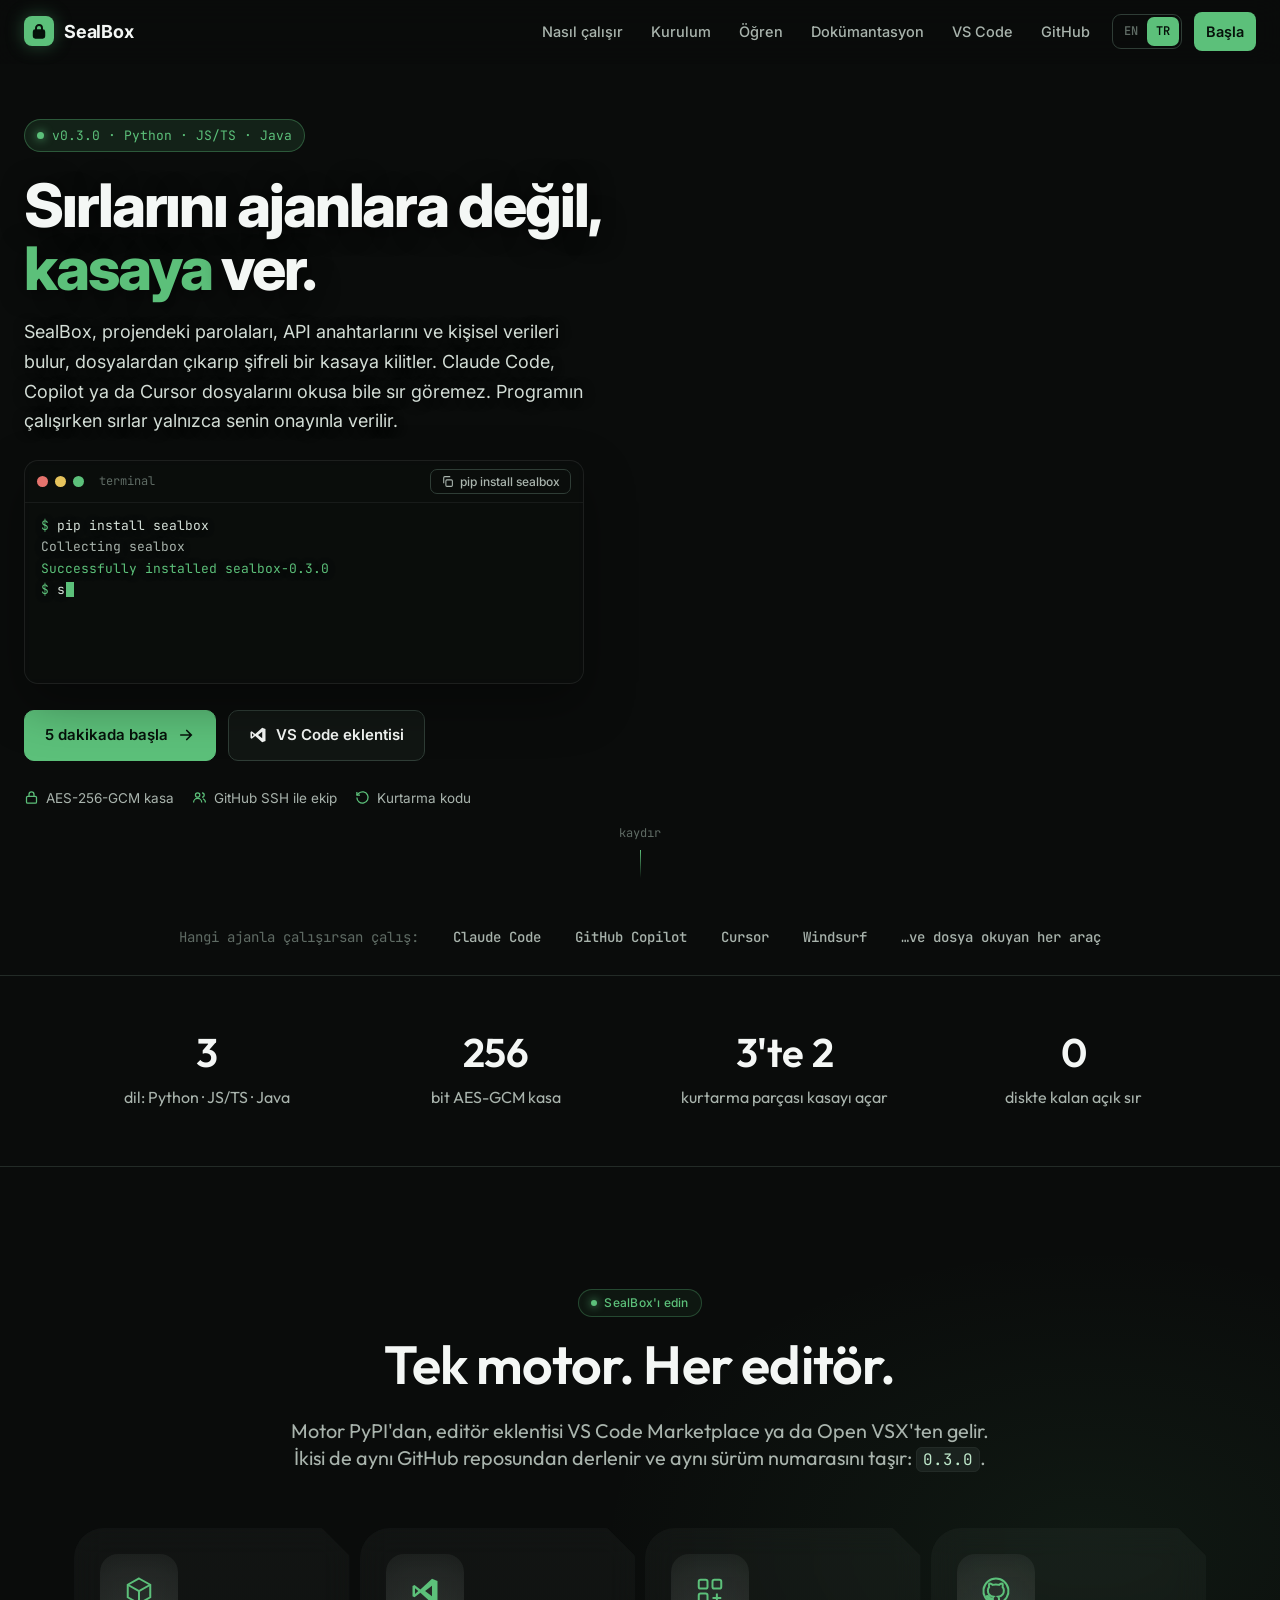
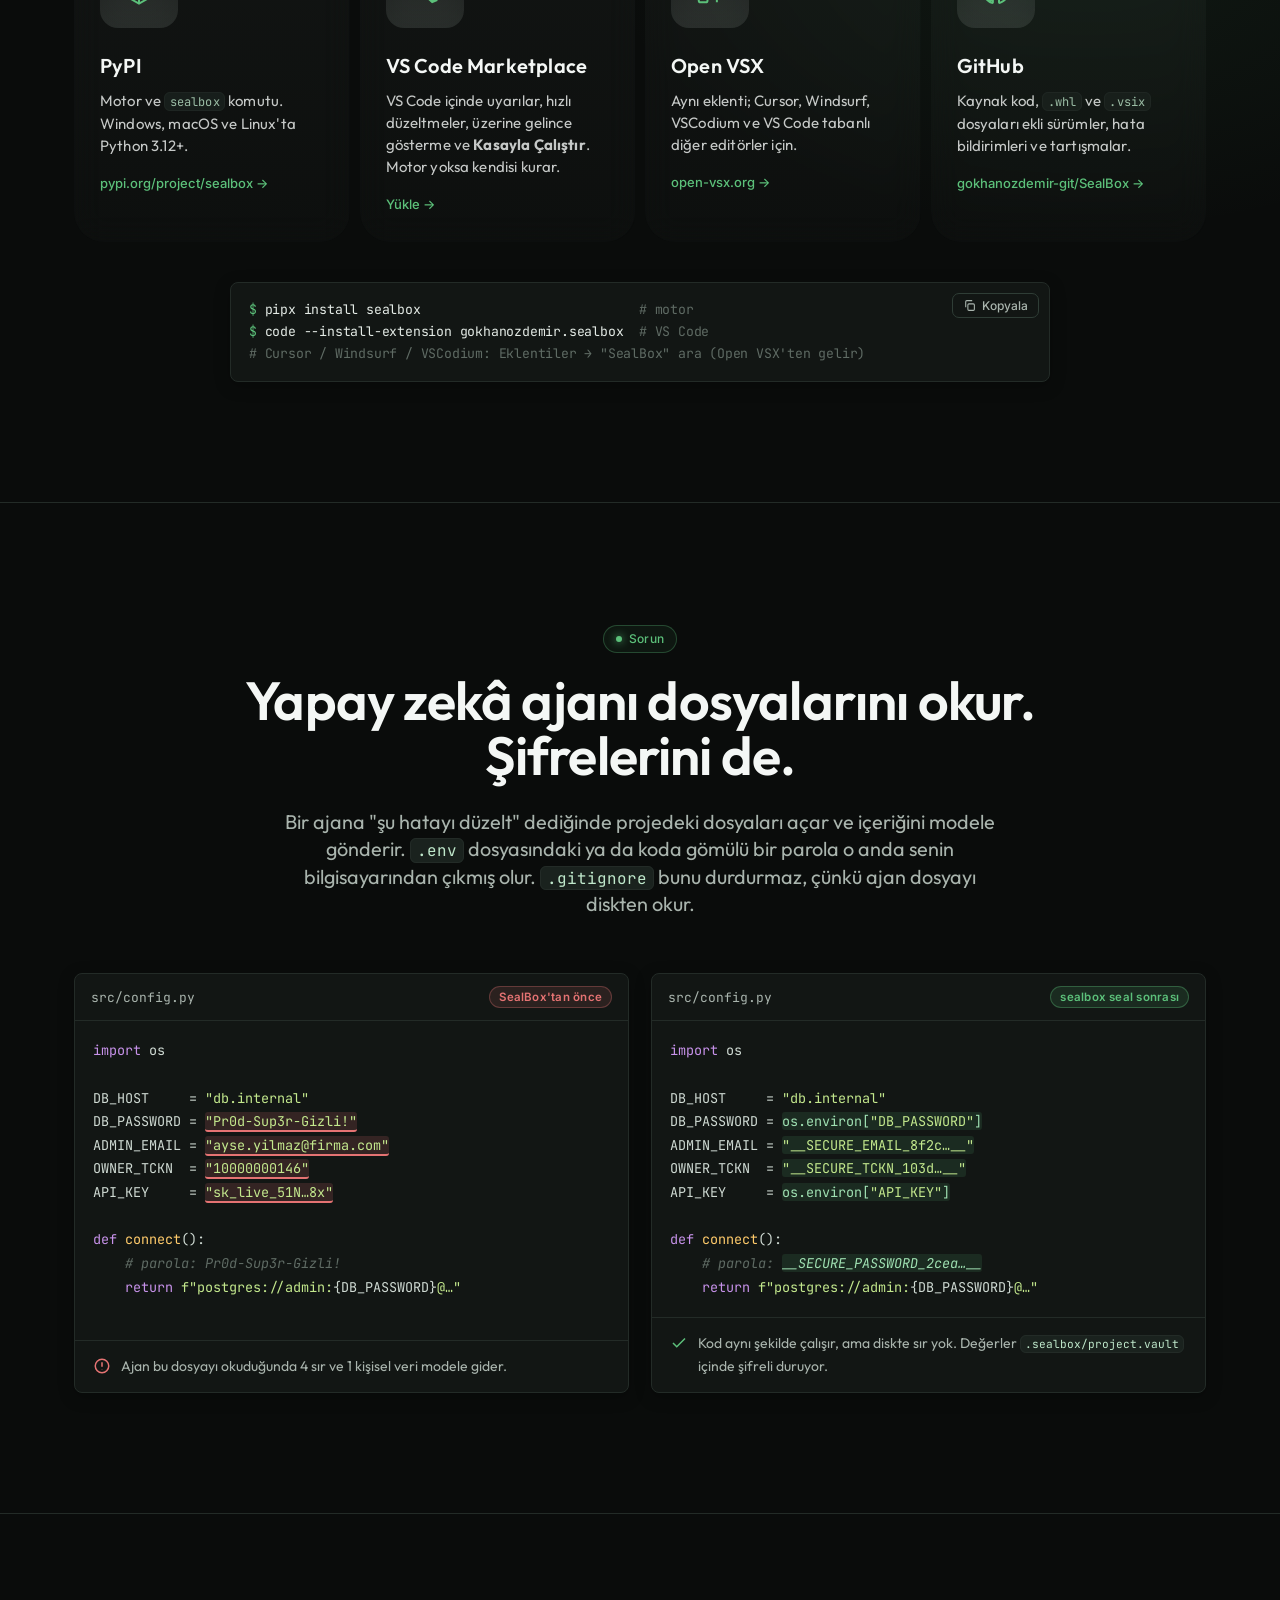
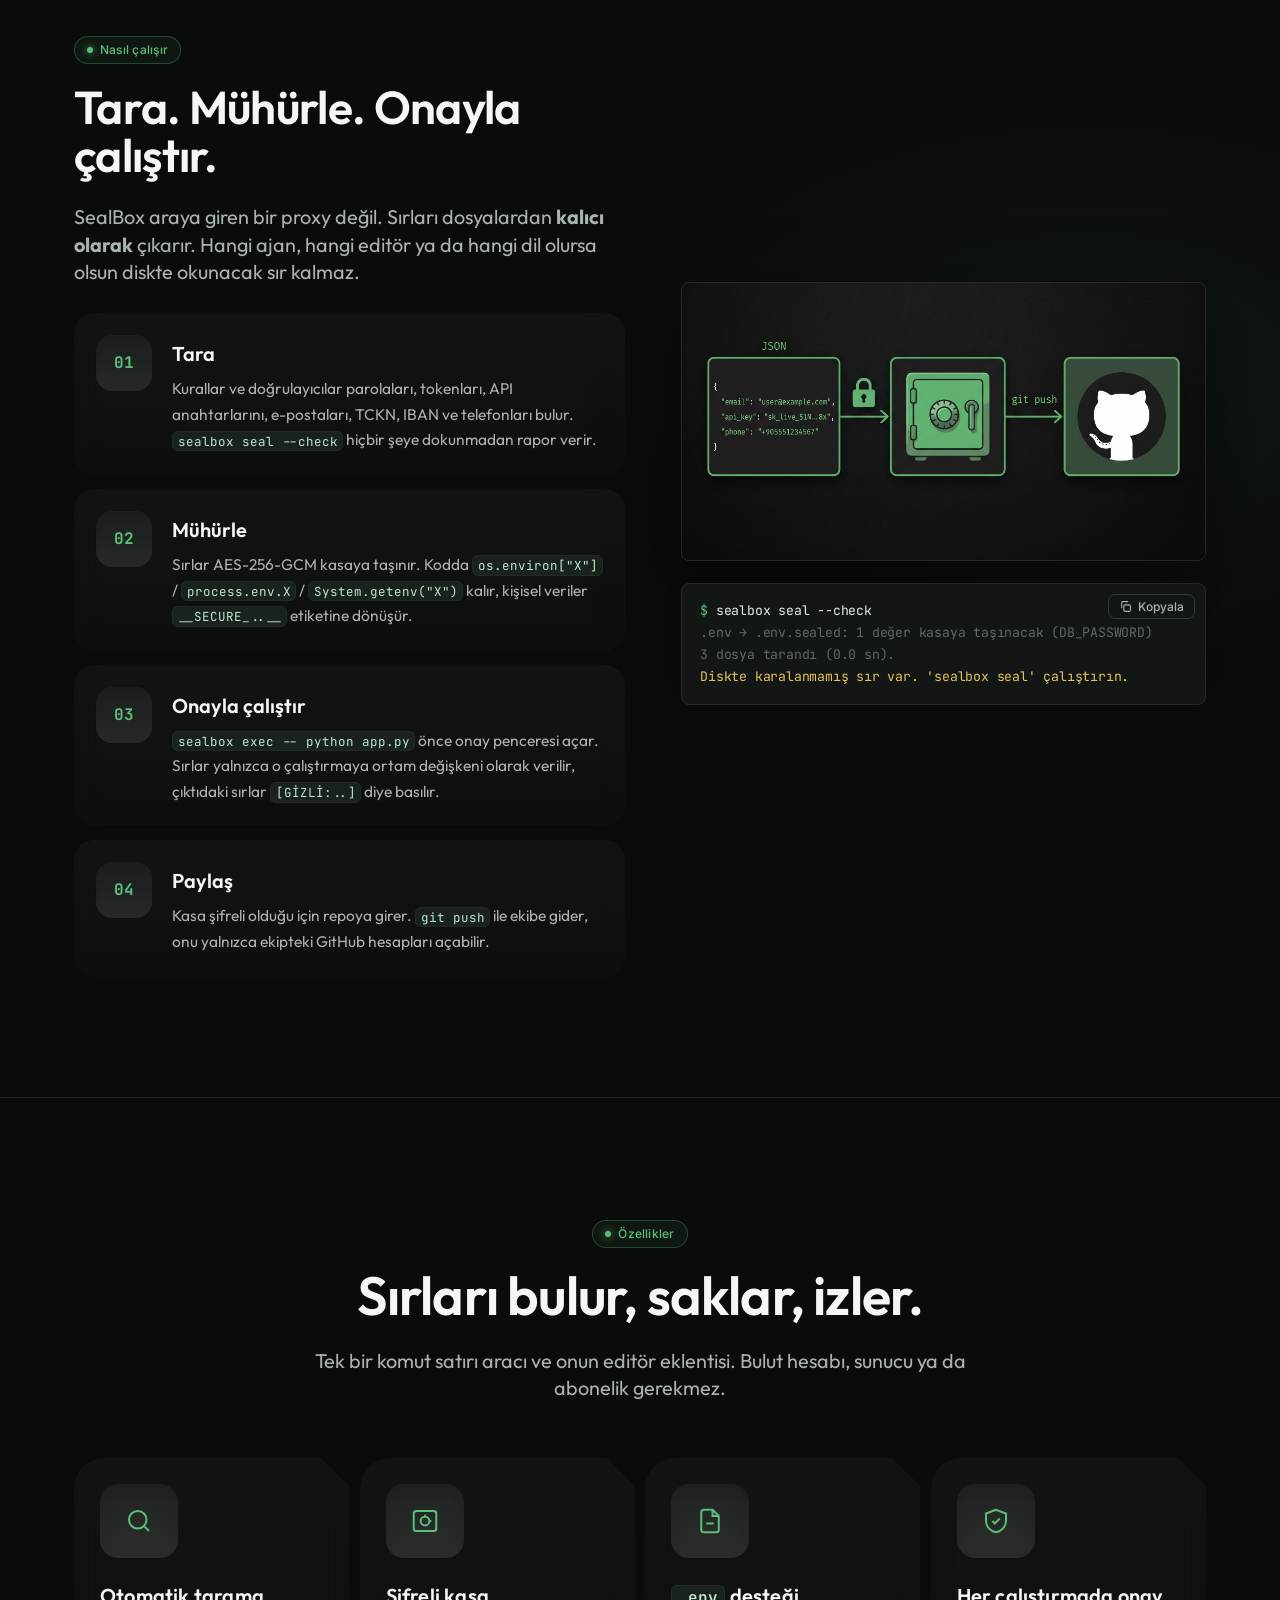
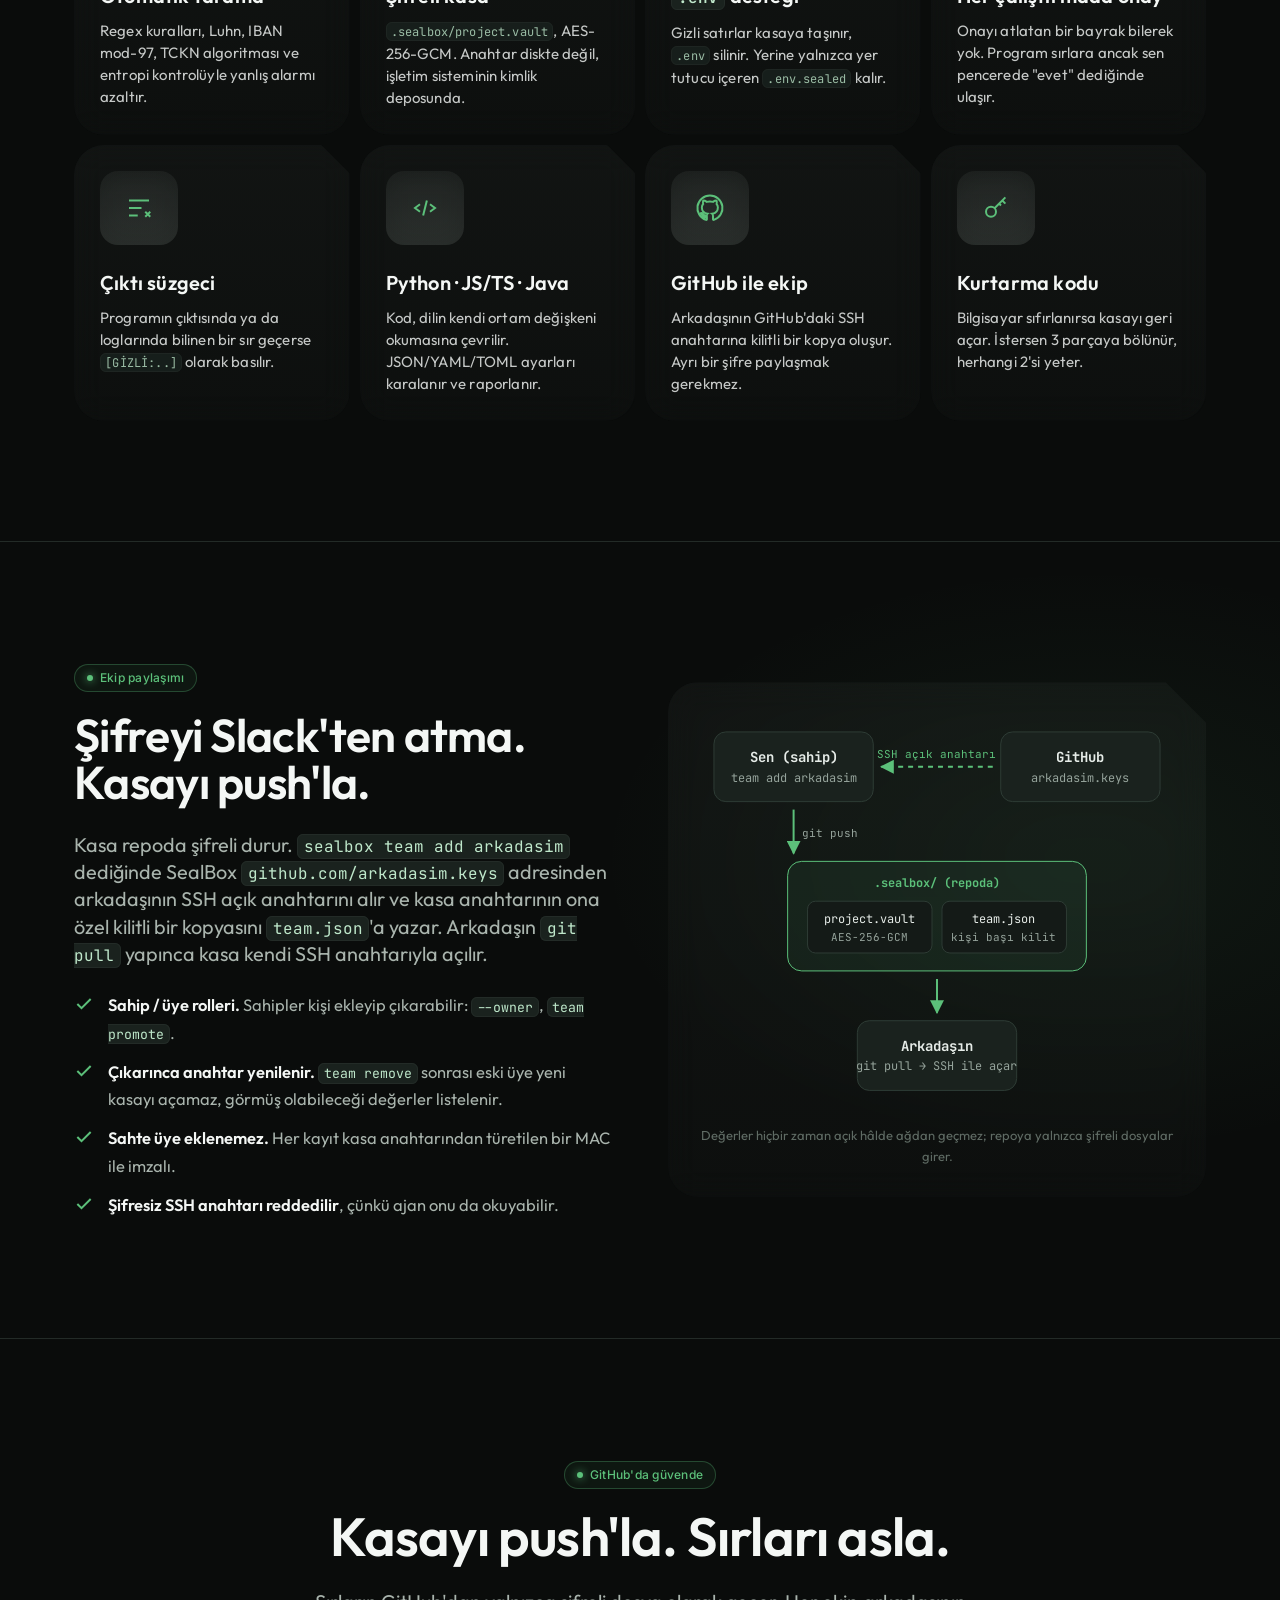
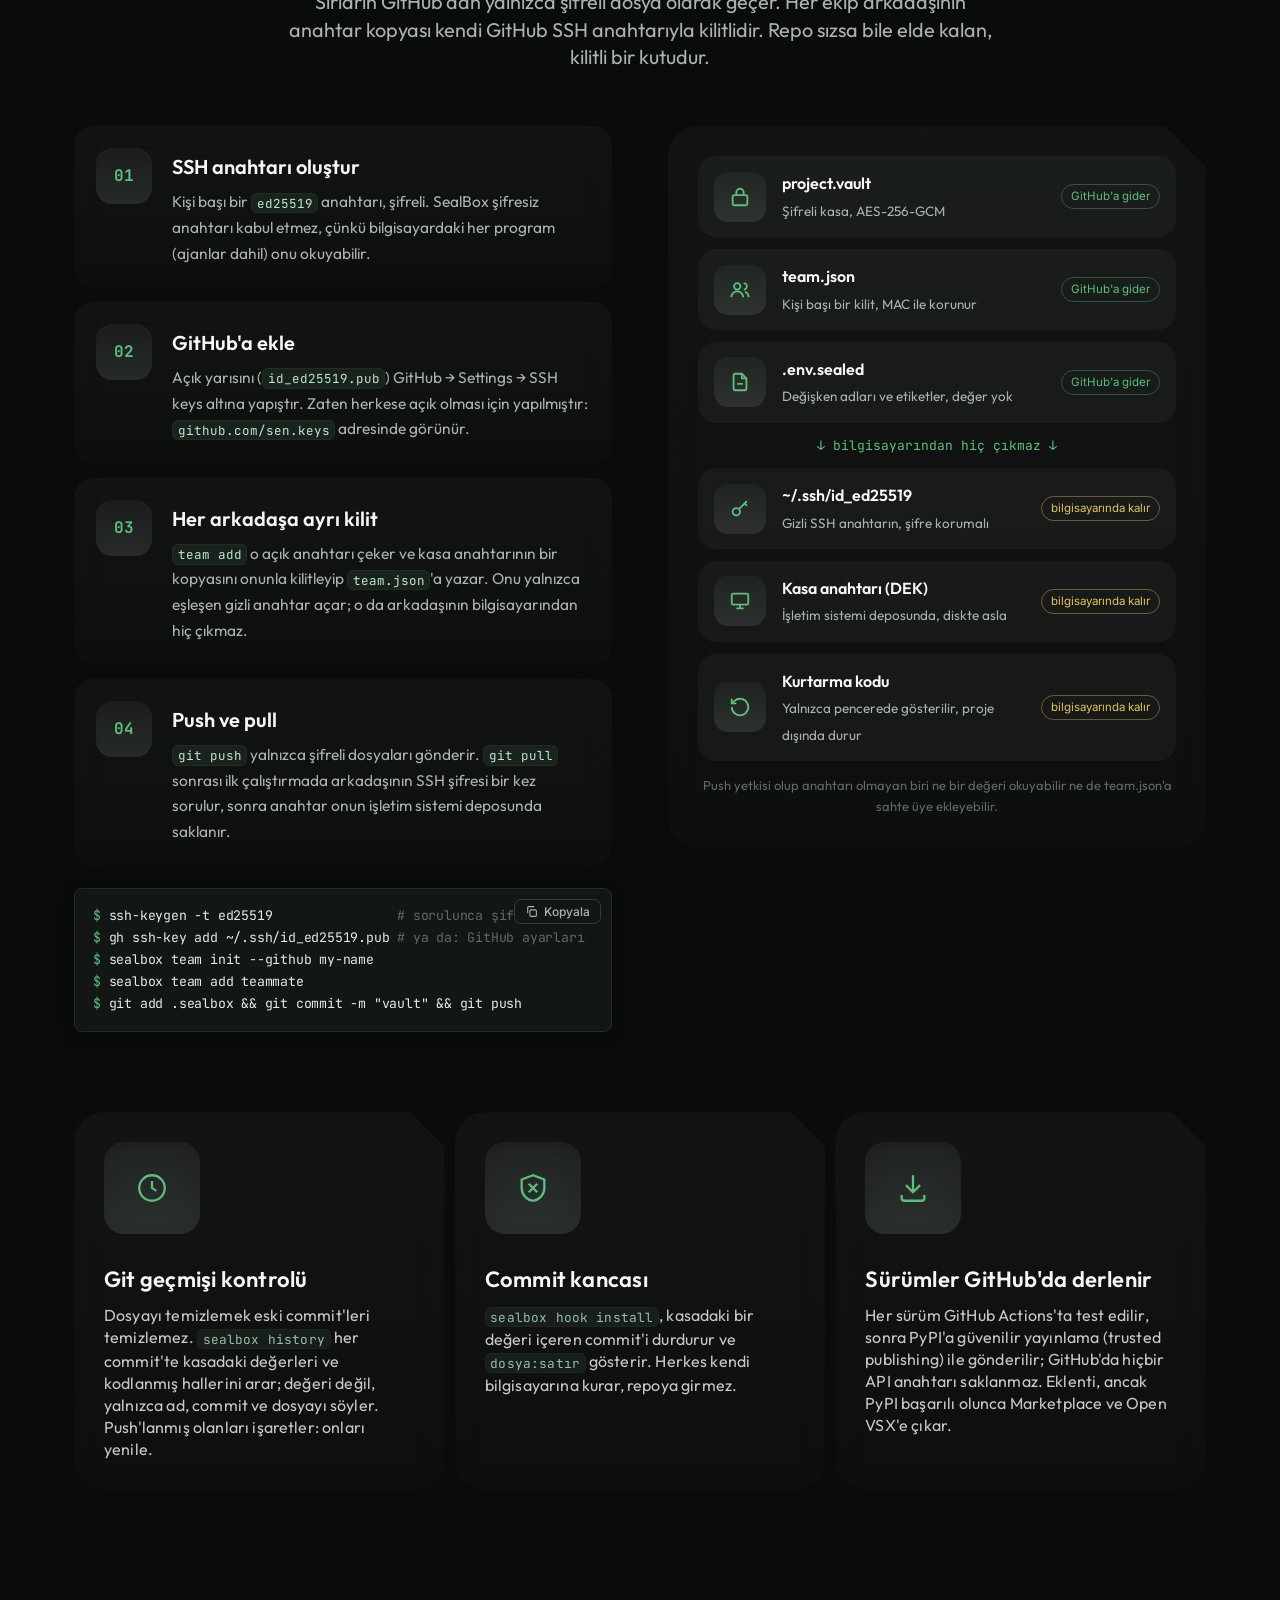
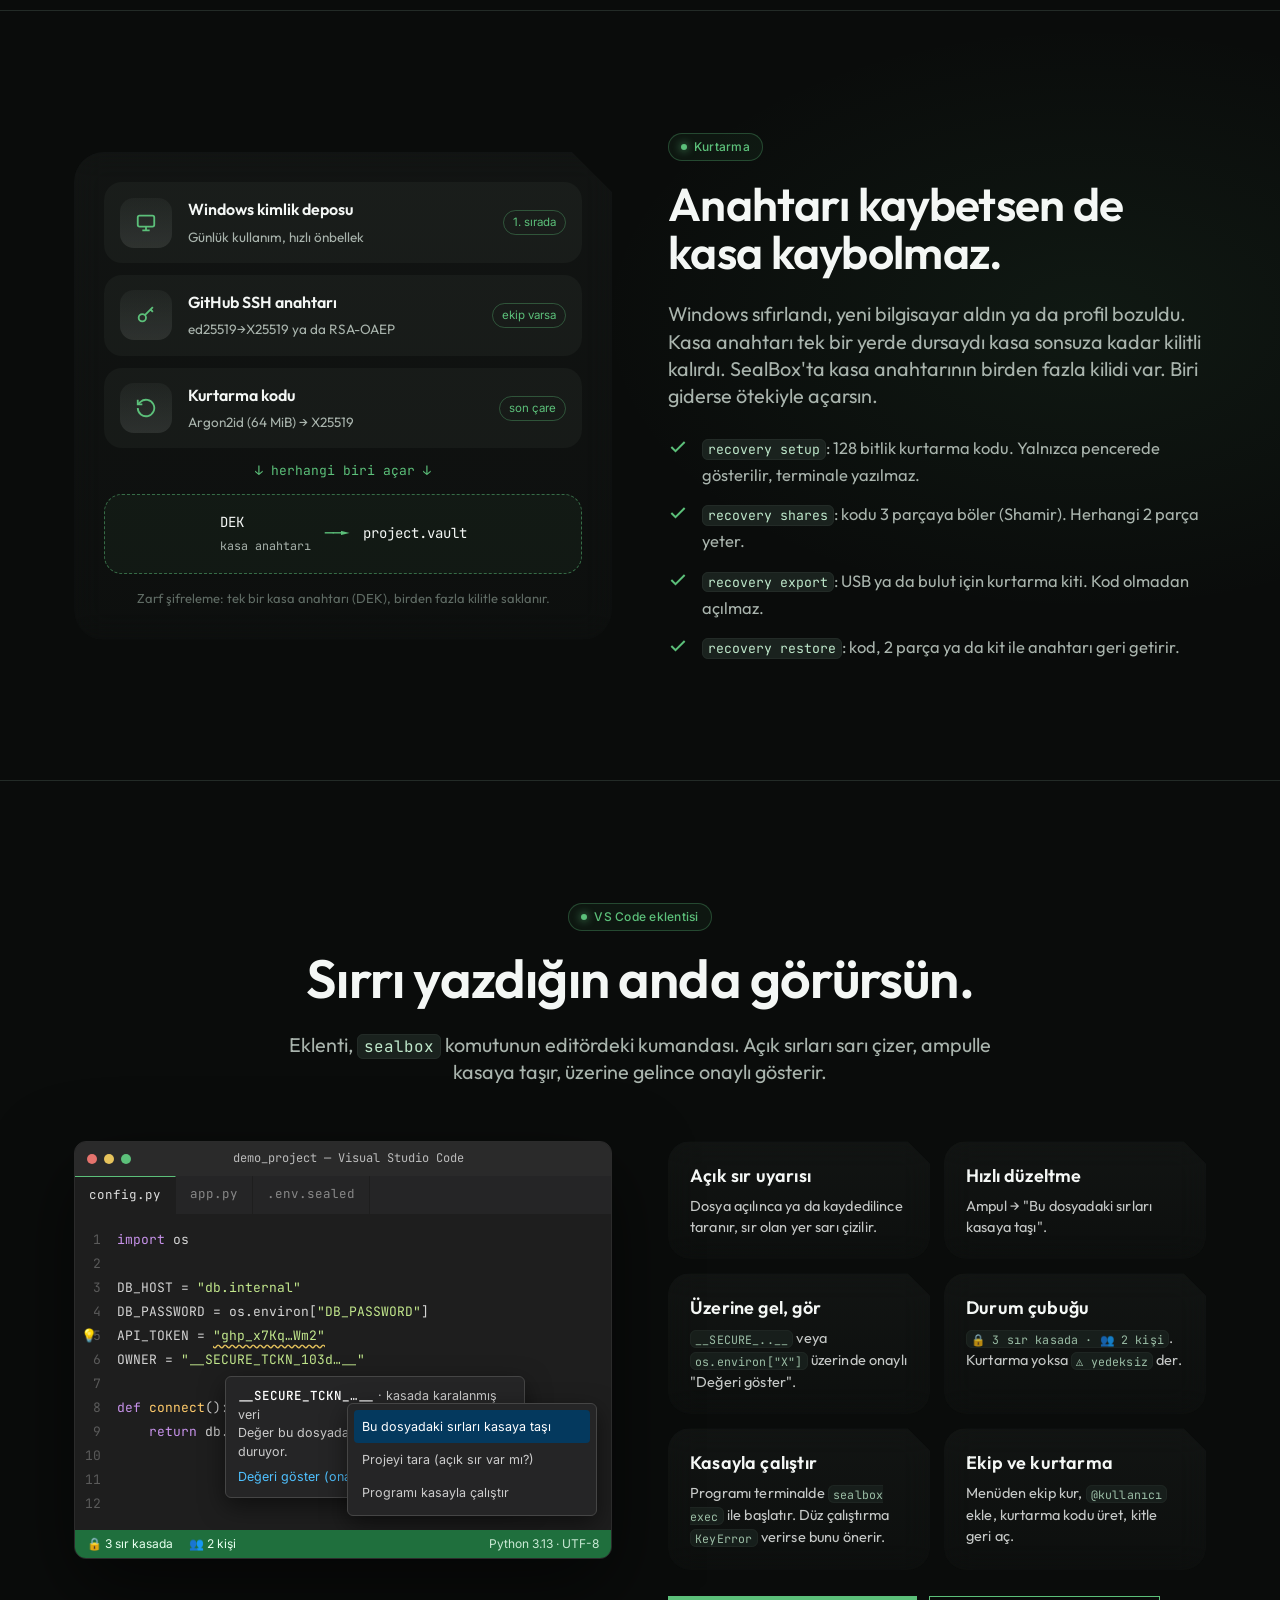
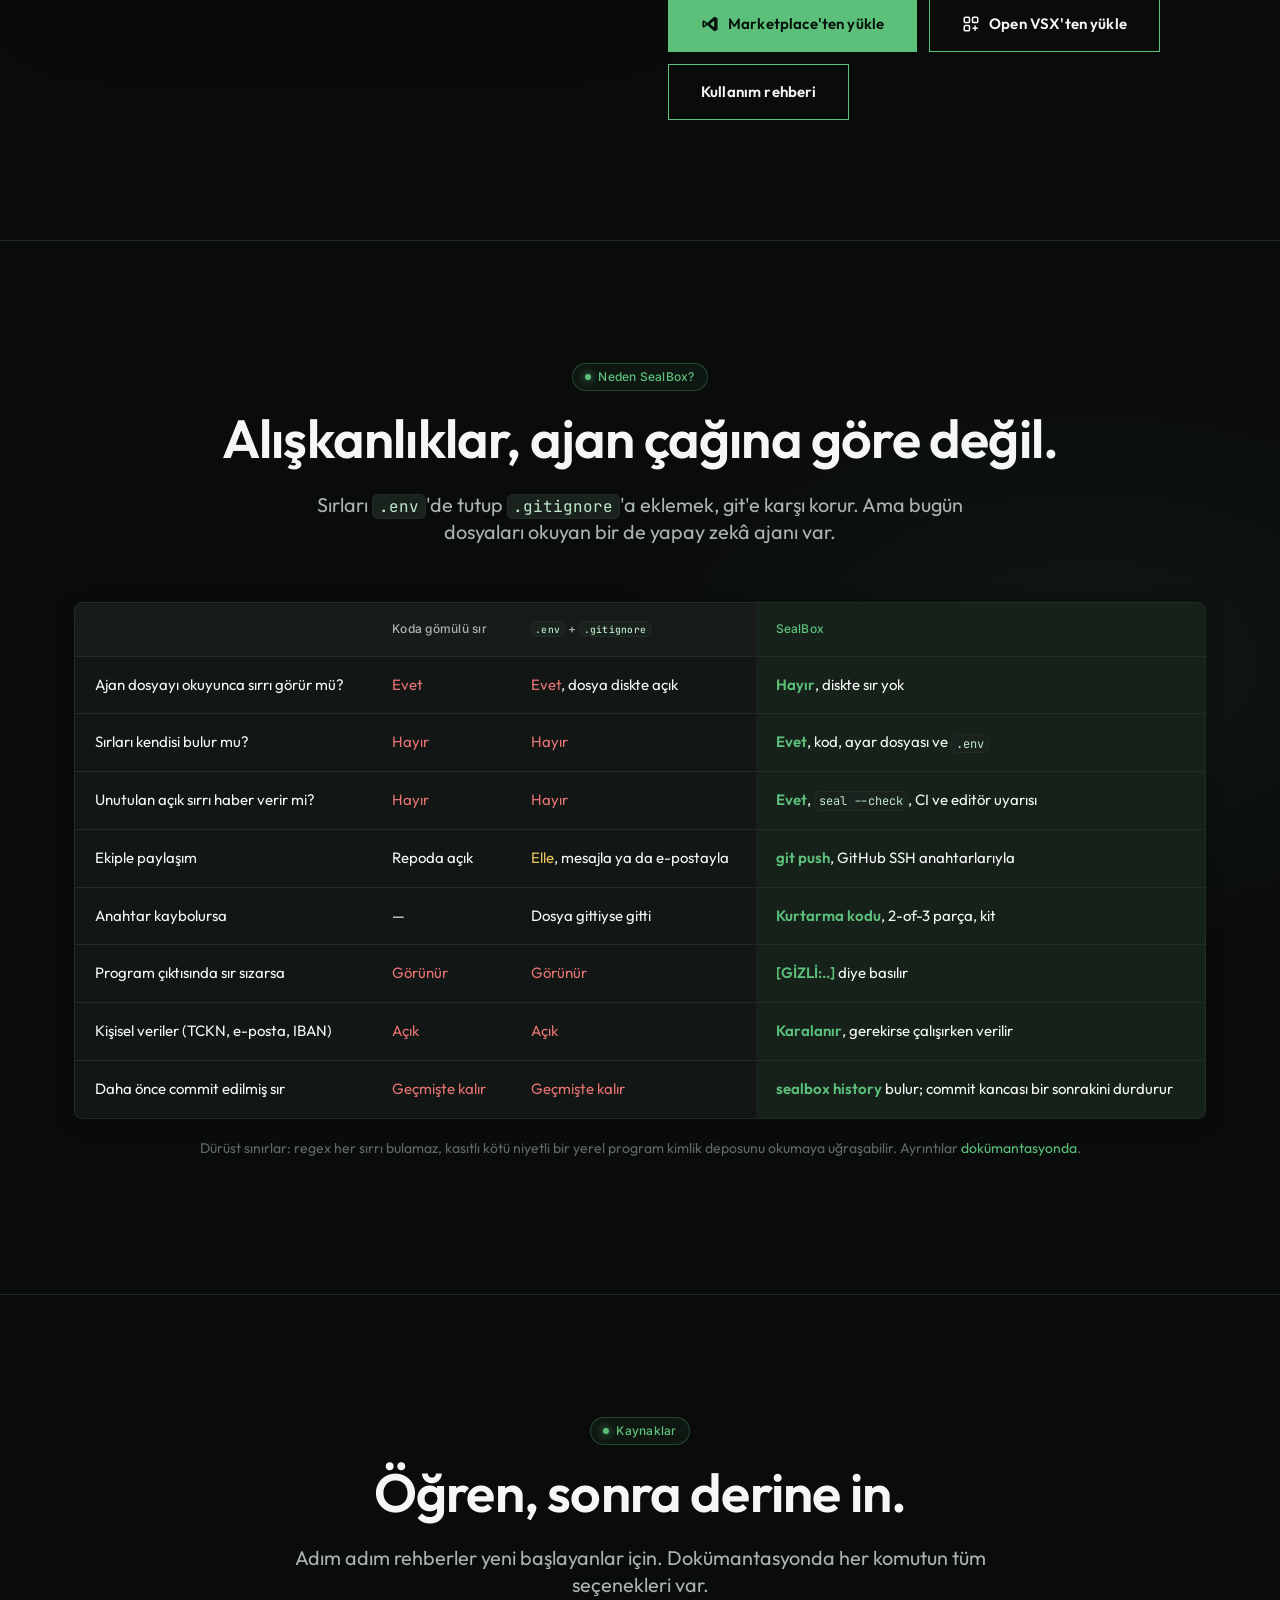
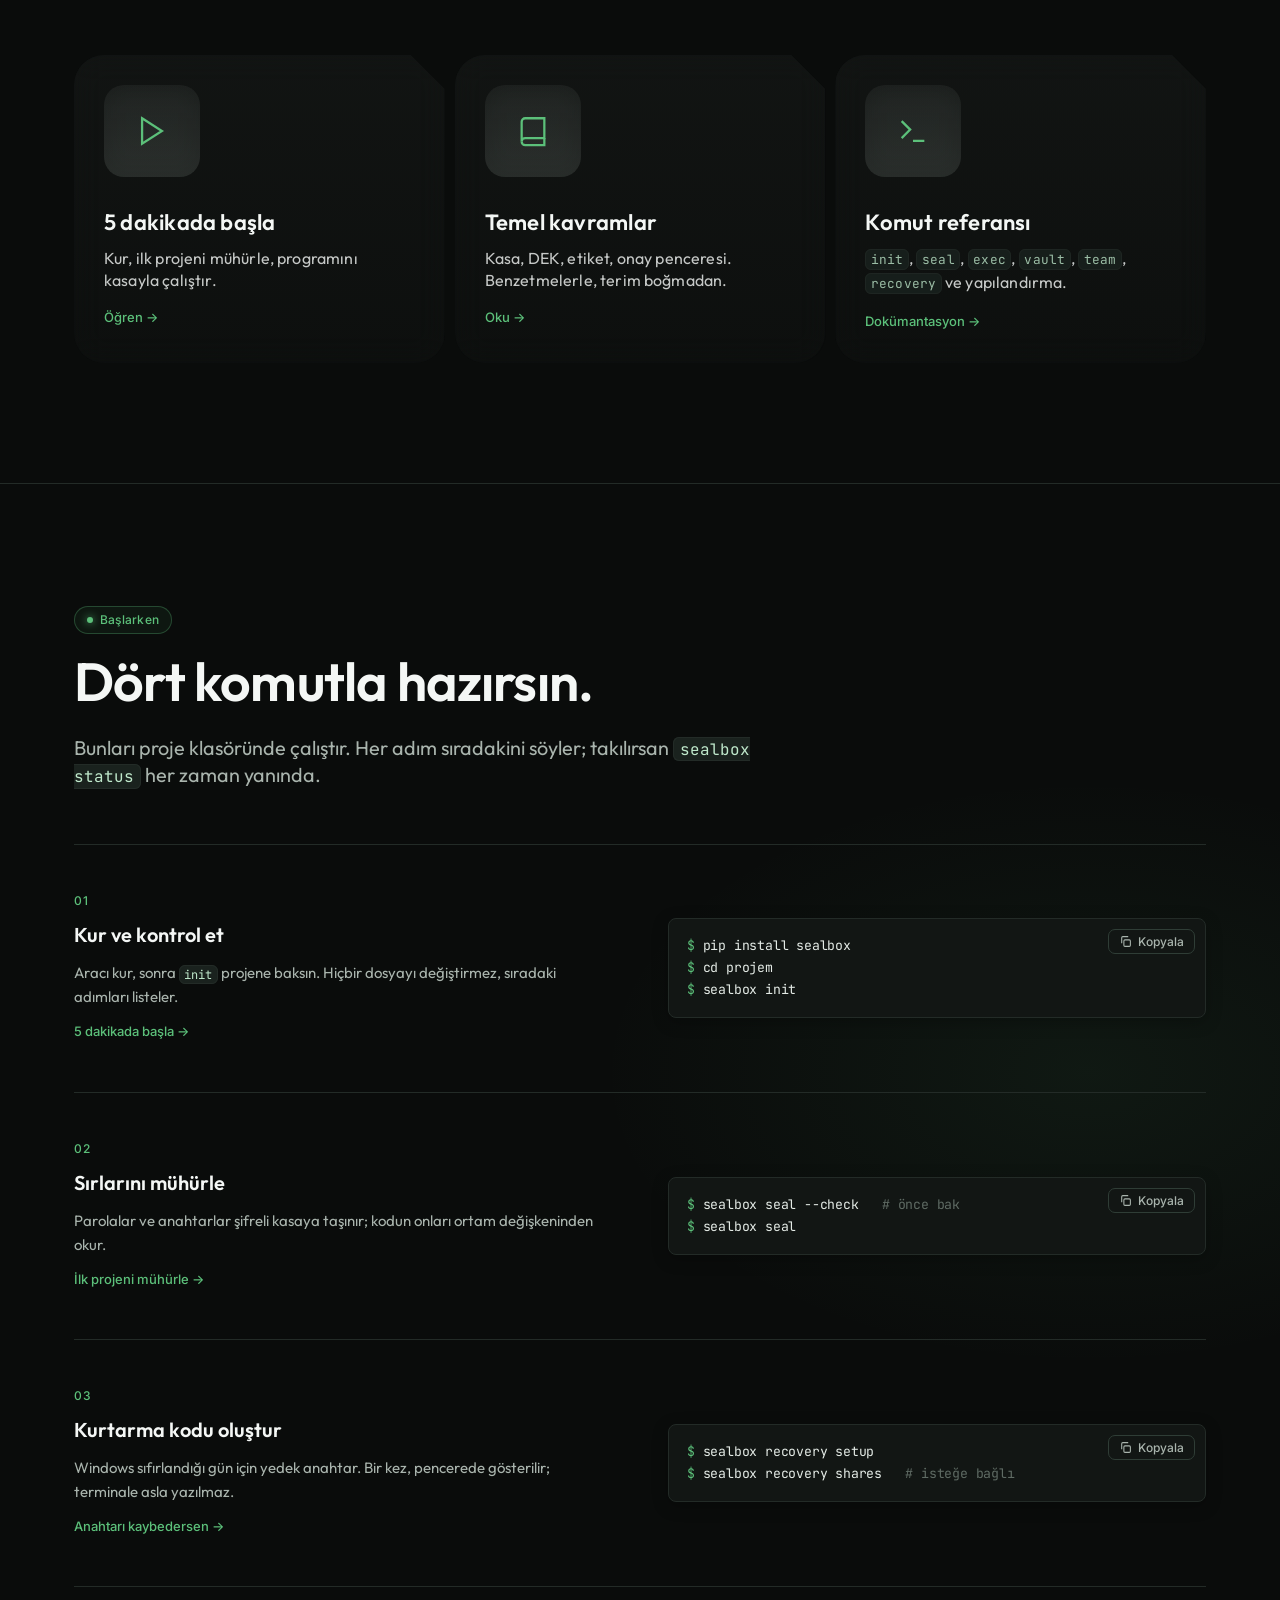
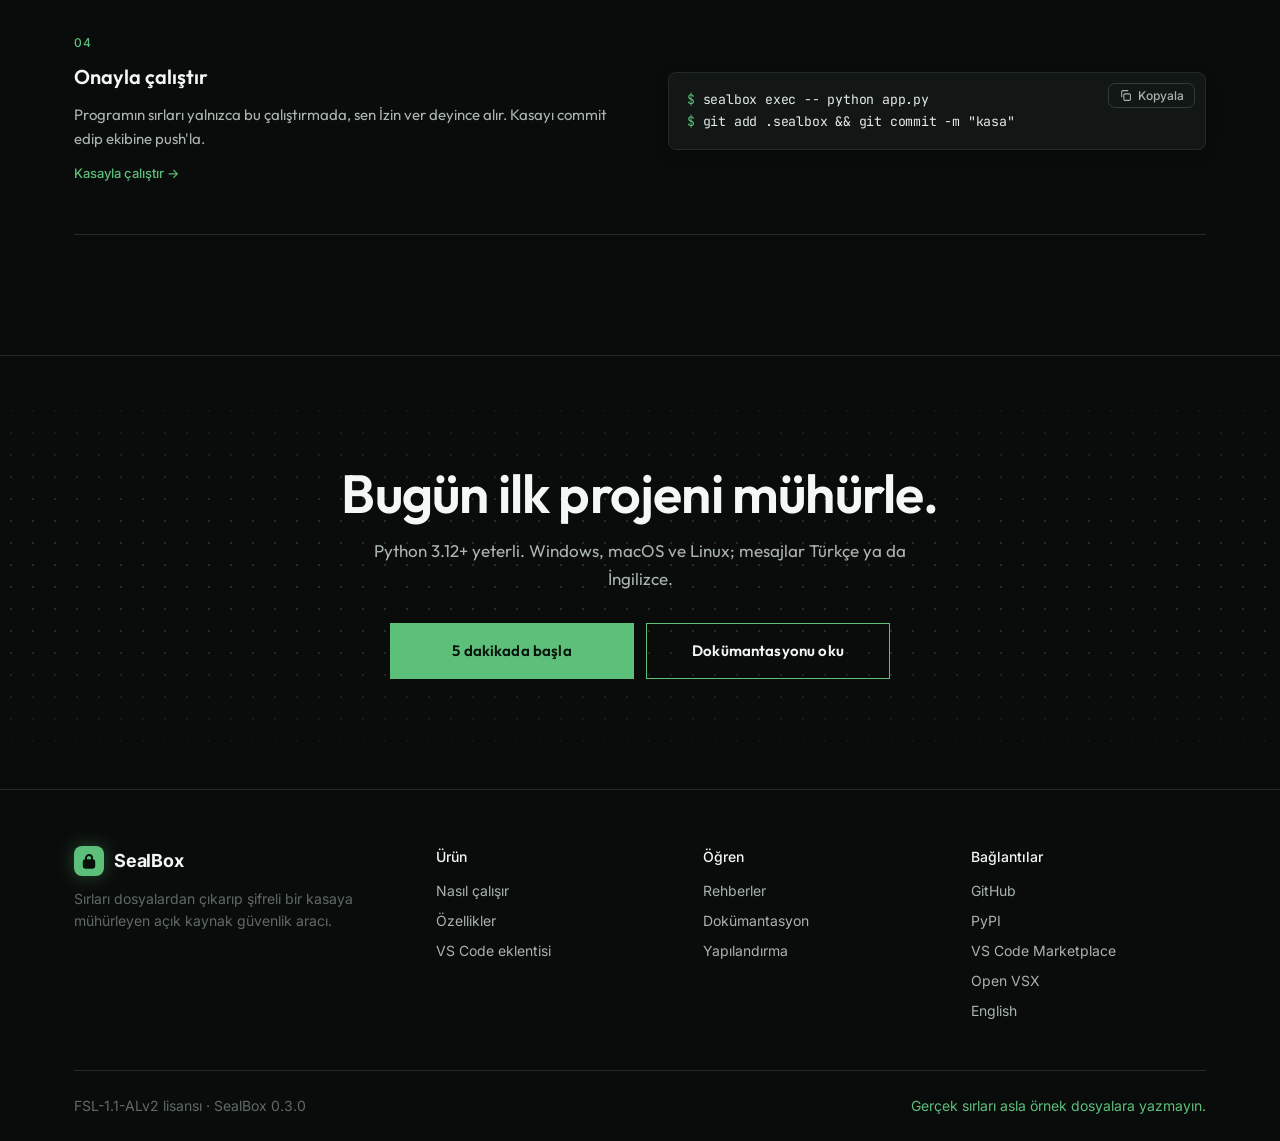
==== tr/index.html @ 0668867f "first commit" ====
<!doctype html>
<html lang="tr">
<head>
  <meta charset="utf-8">
  <meta name="viewport" content="width=device-width, initial-scale=1">
  <title>SealBox — Sırlarını ajanlara değil, kasaya ver</title>
  <meta name="description" content="SealBox, kod dosyalarındaki parola, API anahtarı ve kişisel verileri bulup şifreli bir kasaya taşır. Yapay zekâ kodlama ajanları dosyalarını okusa da sır göremez.">
  <meta property="og:title" content="SealBox — Sırlarını ajanlara değil, kasaya ver">
  <meta property="og:description" content="Sırları dosyalardan çıkarıp AES-256-GCM kasaya mühürleyen güvenlik aracı ve VS Code eklentisi.">
  <meta property="og:image" content="../assets/flow.jpeg">
  <meta name="theme-color" content="#0a0c0b">
  <link rel="alternate" hreflang="en" href="../index.html">
  <link rel="alternate" hreflang="tr" href="index.html">
  <link rel="icon" href="data:image/svg+xml,%3Csvg xmlns='http://www.w3.org/2000/svg' viewBox='0 0 32 32'%3E%3Crect width='32' height='32' rx='8' fill='%235cc07a'/%3E%3Crect x='8' y='14' width='16' height='12' rx='2' fill='%2306110a'/%3E%3Cpath d='M11 14v-3a5 5 0 0 1 10 0v3' stroke='%2306110a' stroke-width='2.6' fill='none'/%3E%3C/svg%3E">
  <link rel="preconnect" href="https://fonts.googleapis.com">
  <link rel="preconnect" href="https://fonts.gstatic.com" crossorigin>
  <link href="https://fonts.googleapis.com/css2?family=Inter:wght@400;500;600;700;800&family=Outfit:wght@400;500;600;700&family=JetBrains+Mono:wght@400;500;700&display=swap" rel="stylesheet">
  <link rel="stylesheet" href="../assets/style.css">
</head>
<body>

<nav class="nav" aria-label="Ana menü">
  <div class="wrap">
    <a class="brand" href="index.html">
      <span class="brand-mark"><svg viewBox="0 0 24 24" fill="none" stroke="#06110a" stroke-width="2.6" stroke-linecap="round"><rect x="5" y="11" width="14" height="10" rx="2" fill="#06110a"/><path d="M8 11V8a4 4 0 0 1 8 0v3"/></svg></span>
      SealBox
    </a>
    <button class="nav-toggle" aria-label="Menüyü aç" aria-expanded="false">☰</button>
    <div class="nav-links">
      <a href="#nasil">Nasıl çalışır</a>
      <a href="#indir">Kurulum</a>
      <a href="learn.html">Öğren</a>
      <a href="docs.html">Dokümantasyon</a>
      <a href="#vscode">VS Code</a>
      <a href="https://github.com/gokhanozdemir-git/SealBox" target="_blank" rel="noopener">GitHub</a>
      <span class="lang-switch" aria-label="Dil"><a class="lang" href="../index.html" hreflang="en" lang="en">EN</a><a class="on" aria-current="true">TR</a></span>
      <a class="btn-sm" href="learn.html#baslangic">Başla</a>
    </div>
  </div>
</nav>

<!-- ============ HERO ============ -->
<header class="hero">
  <video class="hero-video" autoplay muted loop playsinline preload="auto" disablepictureinpicture>
    <source src="../assets/hero.mp4" type="video/mp4">
  </video>
  <div class="wrap">
    <div class="hero-content">
      <span class="eyebrow"><span class="dot"></span>v0.3.0 · Python · JS/TS · Java</span>
      <h1>Sırlarını ajanlara değil, <span class="g">kasaya</span> ver.</h1>
      <p class="lead">
        SealBox, projendeki parolaları, API anahtarlarını ve kişisel verileri bulur,
        dosyalardan çıkarıp şifreli bir kasaya kilitler. Claude Code, Copilot ya da Cursor
        dosyalarını okusa bile sır göremez. Programın çalışırken sırlar yalnızca senin onayınla verilir.
      </p>

      <div class="term" role="img" aria-label="Terminal: pip install sealbox, sealbox seal, sealbox exec">
        <div class="term-bar">
          <i></i><i></i><i></i><span>terminal</span>
          <button class="copy" type="button" data-copy="pip install sealbox"><svg viewBox="0 0 24 24" fill="none" stroke="currentColor" stroke-width="2"><rect x="9" y="9" width="12" height="12" rx="2"/><path d="M5 15V5a2 2 0 0 1 2-2h10"/></svg>pip install sealbox</button>
        </div>
        <div class="term-body" id="typed"><span class="p">$ </span><span class="cursor"></span></div>
      </div>

      <div class="hero-cta">
        <a class="btn primary" href="learn.html#baslangic">
          5 dakikada başla
          <svg viewBox="0 0 24 24" fill="none" stroke="currentColor" stroke-width="2.2" stroke-linecap="round"><path d="M5 12h14M13 6l6 6-6 6"/></svg>
        </a>
        <a class="btn" href="#vscode">
          <svg viewBox="0 0 24 24" fill="currentColor"><path d="M17.6 2.2 8.3 10.7 3.6 7.1 2 7.9v8.2l1.6.8 4.7-3.6 9.3 8.5L22 20V4zM4 14.3V9.7l2.6 2.3zm13.6 1.9-5.5-4.2 5.5-4.2z"/></svg>
          VS Code eklentisi
        </a>
      </div>

      <div class="hero-meta">
        <span><svg viewBox="0 0 24 24" fill="none" stroke="currentColor" stroke-width="2"><rect x="4" y="10" width="16" height="11" rx="2"/><path d="M8 10V7a4 4 0 0 1 8 0v3"/></svg>AES-256-GCM kasa</span>
        <span><svg viewBox="0 0 24 24" fill="none" stroke="currentColor" stroke-width="2"><circle cx="9" cy="8" r="3.5"/><path d="M2.5 20a6.5 6.5 0 0 1 13 0M16 4.5a3.5 3.5 0 0 1 0 7M21.5 20a6.5 6.5 0 0 0-4-6"/></svg>GitHub SSH ile ekip</span>
        <span><svg viewBox="0 0 24 24" fill="none" stroke="currentColor" stroke-width="2"><path d="M3 12a9 9 0 1 0 3-6.7L3 8"/><path d="M3 3v5h5"/></svg>Kurtarma kodu</span>
      </div>
    </div>
  </div>
  <div class="scroll-hint">kaydır</div>
</header>

<div class="agents">
  <span>Hangi ajanla çalışırsan çalış:</span>
  <b>Claude Code</b><b>GitHub Copilot</b><b>Cursor</b><b>Windsurf</b><b>…ve dosya okuyan her araç</b>
</div>

<section class="stats" aria-label="SealBox">
  <div class="wrap">
    <div class="stat reveal"><b>3</b><span>dil: Python · JS/TS · Java</span></div>
    <div class="stat reveal"><b>256</b><span>bit AES-GCM kasa</span></div>
    <div class="stat reveal"><b>3'te 2</b><span>kurtarma parçası kasayı açar</span></div>
    <div class="stat reveal"><b>0</b><span>diskte kalan açık sır</span></div>
  </div>
</section>

<!-- ============ INSTALL / PLATFORMS ============ -->
<section class="block alt" id="indir">
  <div class="wrap">
    <div class="center reveal">
      <p class="kicker">SealBox'ı edin</p>
      <h2 class="title">Tek motor. Her editör.</h2>
      <p class="sub">Motor PyPI'dan, editör eklentisi VS Code Marketplace ya da Open VSX'ten gelir. İkisi de aynı GitHub reposundan derlenir ve aynı sürüm numarasını taşır: <code>0.3.0</code>.</p>
    </div>
    <div class="grid g4">
      <a class="card reveal" href="https://pypi.org/project/sealbox/" target="_blank" rel="noopener">
        <div class="ic"><svg viewBox="0 0 24 24" fill="none" stroke="currentColor" stroke-width="2"><path d="m12 2 9 5v10l-9 5-9-5V7z"/><path d="m3 7 9 5 9-5M12 12v10"/></svg></div>
        <h3>PyPI</h3>
        <p>Motor ve <code>sealbox</code> komutu. Windows, macOS ve Linux'ta Python 3.12+.</p>
        <span class="more">pypi.org/project/sealbox →</span>
      </a>
      <a class="card reveal" href="https://marketplace.visualstudio.com/items?itemName=gokhanozdemir.sealbox" target="_blank" rel="noopener">
        <div class="ic"><svg viewBox="0 0 24 24" fill="currentColor" stroke="none"><path d="M17.6 2.2 8.3 10.7 3.6 7.1 2 7.9v8.2l1.6.8 4.7-3.6 9.3 8.5L22 20V4zM4 14.3V9.7l2.6 2.3zm13.6 1.9-5.5-4.2 5.5-4.2z"/></svg></div>
        <h3>VS Code Marketplace</h3>
        <p>VS Code içinde uyarılar, hızlı düzeltmeler, üzerine gelince gösterme ve <b>Kasayla Çalıştır</b>. Motor yoksa kendisi kurar.</p>
        <span class="more">Yükle →</span>
      </a>
      <a class="card reveal" href="https://open-vsx.org/extension/gokhanozdemir/sealbox" target="_blank" rel="noopener">
        <div class="ic"><svg viewBox="0 0 24 24" fill="none" stroke="currentColor" stroke-width="2"><rect x="3" y="3" width="7" height="7" rx="1.5"/><rect x="14" y="3" width="7" height="7" rx="1.5"/><rect x="3" y="14" width="7" height="7" rx="1.5"/><path d="M17.5 14v7M14 17.5h7"/></svg></div>
        <h3>Open VSX</h3>
        <p>Aynı eklenti; Cursor, Windsurf, VSCodium ve VS Code tabanlı diğer editörler için.</p>
        <span class="more">open-vsx.org →</span>
      </a>
      <a class="card reveal" href="https://github.com/gokhanozdemir-git/SealBox" target="_blank" rel="noopener">
        <div class="ic"><svg viewBox="0 0 24 24" fill="none" stroke="currentColor" stroke-width="2"><path d="M12 2a10 10 0 0 0-3.2 19.5c.5.1.7-.2.7-.5v-1.7c-2.8.6-3.4-1.2-3.4-1.2-.4-1.2-1.1-1.5-1.1-1.5-.9-.6.1-.6.1-.6 1 .1 1.5 1 1.5 1 .9 1.5 2.4 1.1 2.9.8.1-.7.4-1.1.6-1.3-2.2-.3-4.6-1.1-4.6-5 0-1.1.4-2 1-2.7-.1-.3-.4-1.3.1-2.7 0 0 .8-.3 2.8 1a9.6 9.6 0 0 1 5 0c1.9-1.3 2.8-1 2.8-1 .5 1.4.2 2.4.1 2.7.6.7 1 1.6 1 2.7 0 3.9-2.4 4.7-4.6 5 .4.3.7.9.7 1.9V21c0 .3.2.6.7.5A10 10 0 0 0 12 2z"/></svg></div>
        <h3>GitHub</h3>
        <p>Kaynak kod, <code>.whl</code> ve <code>.vsix</code> dosyaları ekli sürümler, hata bildirimleri ve tartışmalar.</p>
        <span class="more">gokhanozdemir-git/SealBox →</span>
      </a>
    </div>
    <div class="codeblock reveal" style="max-width:820px;margin:40px auto 0">
<pre><span class="p">$ </span>pipx install sealbox                            <span class="c"># motor</span>
<span class="p">$ </span>code --install-extension gokhanozdemir.sealbox  <span class="c"># VS Code</span>
<span class="c"># Cursor / Windsurf / VSCodium: Eklentiler → "SealBox" ara (Open VSX'ten gelir)</span></pre>
    </div>
  </div>
</section>

<!-- ============ SORUN ============ -->
<section class="block" id="sorun">
  <div class="wrap">
    <div class="center reveal">
      <p class="kicker">Sorun</p>
      <h2 class="title">Yapay zekâ ajanı dosyalarını okur.<br>Şifrelerini de.</h2>
      <p class="sub">
        Bir ajana "şu hatayı düzelt" dediğinde projedeki dosyaları açar ve içeriğini modele gönderir.
        <code>.env</code> dosyasındaki ya da koda gömülü bir parola o anda senin bilgisayarından çıkmış olur.
        <code>.gitignore</code> bunu durdurmaz, çünkü ajan dosyayı diskten okur.
      </p>
    </div>

    <div class="ba">
      <div class="code-card reveal">
        <header>src/config.py <span class="tag bad">SealBox'tan önce</span></header>
<pre class="code"><span class="k">import</span> os

DB_HOST     = <span class="s">"db.internal"</span>
DB_PASSWORD = <span class="s leak">"Pr0d-Sup3r-Gizli!"</span>
ADMIN_EMAIL = <span class="s leak">"ayse.yilmaz@firma.com"</span>
OWNER_TCKN  = <span class="s leak">"10000000146"</span>
API_KEY     = <span class="s leak">"sk_live_51N…8x"</span>

<span class="k">def</span> <span class="f">connect</span>():
    <span class="c"># parola: Pr0d-Sup3r-Gizli!</span>
    <span class="k">return</span> <span class="s">f"postgres://admin:</span>{DB_PASSWORD}<span class="s">@…"</span></pre>
        <p class="agent-note bad"><svg viewBox="0 0 24 24" fill="none" stroke="currentColor" stroke-width="2"><circle cx="12" cy="12" r="9"/><path d="M12 7v6M12 16.5v.5"/></svg><span>Ajan bu dosyayı okuduğunda 4 sır ve 1 kişisel veri modele gider.</span></p>
      </div>

      <div class="code-card reveal">
        <header>src/config.py <span class="tag good">sealbox seal sonrası</span></header>
<pre class="code"><span class="k">import</span> os

DB_HOST     = <span class="s">"db.internal"</span>
DB_PASSWORD = <span class="sealed">os.environ[<span class="s">"DB_PASSWORD"</span>]</span>
ADMIN_EMAIL = <span class="sealed"><span class="s">"__SECURE_EMAIL_8f2c…__"</span></span>
OWNER_TCKN  = <span class="sealed"><span class="s">"__SECURE_TCKN_103d…__"</span></span>
API_KEY     = <span class="sealed">os.environ[<span class="s">"API_KEY"</span>]</span>

<span class="k">def</span> <span class="f">connect</span>():
    <span class="c"># parola: <span class="sealed">__SECURE_PASSWORD_2cea…__</span></span>
    <span class="k">return</span> <span class="s">f"postgres://admin:</span>{DB_PASSWORD}<span class="s">@…"</span></pre>
        <p class="agent-note good"><svg viewBox="0 0 24 24" fill="none" stroke="currentColor" stroke-width="2"><path d="M20 6 9 17l-5-5"/></svg><span>Kod aynı şekilde çalışır, ama diskte sır yok. Değerler <code>.sealbox/project.vault</code> içinde şifreli duruyor.</span></p>
      </div>
    </div>
  </div>
</section>

<!-- ============ NASIL ÇALIŞIR ============ -->
<section class="block alt" id="nasil">
  <div class="wrap">
    <div class="steps-layout">
      <div class="reveal">
        <p class="kicker">Nasıl çalışır</p>
        <h2 class="title">Tara. Mühürle. Onayla çalıştır.</h2>
        <p class="sub" style="margin-bottom:28px">
          SealBox araya giren bir proxy değil. Sırları dosyalardan <b>kalıcı olarak</b> çıkarır.
          Hangi ajan, hangi editör ya da hangi dil olursa olsun diskte okunacak sır kalmaz.
        </p>
        <ol class="steps">
          <li>
            <span class="num">01</span>
            <div>
              <h3>Tara</h3>
              <p>Kurallar ve doğrulayıcılar parolaları, tokenları, API anahtarlarını, e-postaları, TCKN, IBAN ve telefonları bulur. <code>sealbox seal --check</code> hiçbir şeye dokunmadan rapor verir.</p>
            </div>
          </li>
          <li>
            <span class="num">02</span>
            <div>
              <h3>Mühürle</h3>
              <p>Sırlar AES-256-GCM kasaya taşınır. Kodda <code>os.environ["X"]</code> / <code>process.env.X</code> / <code>System.getenv("X")</code> kalır, kişisel veriler <code>__SECURE_..__</code> etiketine dönüşür.</p>
            </div>
          </li>
          <li>
            <span class="num">03</span>
            <div>
              <h3>Onayla çalıştır</h3>
              <p><code>sealbox exec -- python app.py</code> önce onay penceresi açar. Sırlar yalnızca o çalıştırmaya ortam değişkeni olarak verilir, çıktıdaki sırlar <code>[GİZLİ:..]</code> diye basılır.</p>
            </div>
          </li>
          <li>
            <span class="num">04</span>
            <div>
              <h3>Paylaş</h3>
              <p>Kasa şifreli olduğu için repoya girer. <code>git push</code> ile ekibe gider, onu yalnızca ekipteki GitHub hesapları açabilir.</p>
            </div>
          </li>
        </ol>
      </div>
      <div class="reveal">
        <div class="flow-img"><img src="../assets/flow.jpeg" alt="JSON dosyasındaki e-posta, API anahtarı ve telefon kilitlenip kasaya taşınıyor, ardından kasa git push ile GitHub'a gönderiliyor" loading="lazy"></div>
        <div class="codeblock" style="margin-top:22px">
<pre><span class="p">$ </span>sealbox seal --check
<span class="c">.env → .env.sealed: 1 değer kasaya taşınacak (DB_PASSWORD)</span>
<span class="c">3 dosya tarandı (0.0 sn).</span>
<span style="color:var(--yellow)">Diskte karalanmamış sır var. 'sealbox seal' çalıştırın.</span></pre>
        </div>
      </div>
    </div>
  </div>
</section>

<!-- ============ ÖZELLİKLER ============ -->
<section class="block" id="ozellikler">
  <div class="wrap">
    <div class="center reveal">
      <p class="kicker">Özellikler</p>
      <h2 class="title">Sırları bulur, saklar, izler.</h2>
      <p class="sub">Tek bir komut satırı aracı ve onun editör eklentisi. Bulut hesabı, sunucu ya da abonelik gerekmez.</p>
    </div>
    <div class="grid g4">
      <div class="card reveal">
        <div class="ic"><svg viewBox="0 0 24 24" fill="none" stroke="currentColor" stroke-width="2"><circle cx="11" cy="11" r="7"/><path d="m20 20-3.5-3.5"/></svg></div>
        <h3>Otomatik tarama</h3>
        <p>Regex kuralları, Luhn, IBAN mod-97, TCKN algoritması ve entropi kontrolüyle yanlış alarmı azaltır.</p>
      </div>
      <div class="card reveal">
        <div class="ic"><svg viewBox="0 0 24 24" fill="none" stroke="currentColor" stroke-width="2"><rect x="3" y="4" width="18" height="16" rx="2"/><circle cx="12" cy="12" r="3.5"/><path d="M12 8.5V7M15.5 12H17"/></svg></div>
        <h3>Şifreli kasa</h3>
        <p><code>.sealbox/project.vault</code>, AES-256-GCM. Anahtar diskte değil, işletim sisteminin kimlik deposunda.</p>
      </div>
      <div class="card reveal">
        <div class="ic"><svg viewBox="0 0 24 24" fill="none" stroke="currentColor" stroke-width="2"><path d="M14 3H7a2 2 0 0 0-2 2v14a2 2 0 0 0 2 2h10a2 2 0 0 0 2-2V8z"/><path d="M14 3v5h5M9 14h6"/></svg></div>
        <h3><code>.env</code> desteği</h3>
        <p>Gizli satırlar kasaya taşınır, <code>.env</code> silinir. Yerine yalnızca yer tutucu içeren <code>.env.sealed</code> kalır.</p>
      </div>
      <div class="card reveal">
        <div class="ic"><svg viewBox="0 0 24 24" fill="none" stroke="currentColor" stroke-width="2"><path d="M12 3 4 6v6c0 4.5 3.4 8.3 8 9 4.6-.7 8-4.5 8-9V6z"/><path d="m9 12 2 2 4-4"/></svg></div>
        <h3>Her çalıştırmada onay</h3>
        <p>Onayı atlatan bir bayrak bilerek yok. Program sırlara ancak sen pencerede "evet" dediğinde ulaşır.</p>
      </div>
      <div class="card reveal">
        <div class="ic"><svg viewBox="0 0 24 24" fill="none" stroke="currentColor" stroke-width="2"><path d="M4 6h16M4 12h10M4 18h7"/><path d="m17 15 4 4m0-4-4 4"/></svg></div>
        <h3>Çıktı süzgeci</h3>
        <p>Programın çıktısında ya da loglarında bilinen bir sır geçerse <code>[GİZLİ:..]</code> olarak basılır.</p>
      </div>
      <div class="card reveal">
        <div class="ic"><svg viewBox="0 0 24 24" fill="none" stroke="currentColor" stroke-width="2"><path d="m8 9-4 3 4 3M16 9l4 3-4 3M13.5 6l-3 12"/></svg></div>
        <h3>Python · JS/TS · Java</h3>
        <p>Kod, dilin kendi ortam değişkeni okumasına çevrilir. JSON/YAML/TOML ayarları karalanır ve raporlanır.</p>
      </div>
      <div class="card reveal">
        <div class="ic"><svg viewBox="0 0 24 24" fill="none" stroke="currentColor" stroke-width="2"><path d="M12 2a10 10 0 0 0-3.2 19.5c.5.1.7-.2.7-.5v-1.7c-2.8.6-3.4-1.2-3.4-1.2-.4-1.2-1.1-1.5-1.1-1.5-.9-.6.1-.6.1-.6 1 .1 1.5 1 1.5 1 .9 1.5 2.4 1.1 2.9.8.1-.7.4-1.1.6-1.3-2.2-.3-4.6-1.1-4.6-5 0-1.1.4-2 1-2.7-.1-.3-.4-1.3.1-2.7 0 0 .8-.3 2.8 1a9.6 9.6 0 0 1 5 0c1.9-1.3 2.8-1 2.8-1 .5 1.4.2 2.4.1 2.7.6.7 1 1.6 1 2.7 0 3.9-2.4 4.7-4.6 5 .4.3.7.9.7 1.9V21c0 .3.2.6.7.5A10 10 0 0 0 12 2z"/></svg></div>
        <h3>GitHub ile ekip</h3>
        <p>Arkadaşının GitHub'daki SSH anahtarına kilitli bir kopya oluşur. Ayrı bir şifre paylaşmak gerekmez.</p>
      </div>
      <div class="card reveal">
        <div class="ic"><svg viewBox="0 0 24 24" fill="none" stroke="currentColor" stroke-width="2"><circle cx="8" cy="15" r="4"/><path d="m10.8 12.2 8.7-8.7M17 6l2.5 2.5M14.5 8.5 16 10"/></svg></div>
        <h3>Kurtarma kodu</h3>
        <p>Bilgisayar sıfırlanırsa kasayı geri açar. İstersen 3 parçaya bölünür, herhangi 2'si yeter.</p>
      </div>
    </div>
  </div>
</section>

<!-- ============ EKİP ============ -->
<section class="block alt" id="ekip">
  <div class="wrap split">
    <div class="reveal">
      <p class="kicker">Ekip paylaşımı</p>
      <h2 class="title">Şifreyi Slack'ten atma.<br>Kasayı push'la.</h2>
      <p class="sub" style="margin-bottom:0">
        Kasa repoda şifreli durur. <code>sealbox team add arkadasim</code> dediğinde SealBox
        <code>github.com/arkadasim.keys</code> adresinden arkadaşının SSH açık anahtarını alır ve
        kasa anahtarının ona özel kilitli bir kopyasını <code>team.json</code>'a yazar.
        Arkadaşın <code>git pull</code> yapınca kasa kendi SSH anahtarıyla açılır.
      </p>
      <ul class="checks">
        <li><svg viewBox="0 0 24 24" fill="none" stroke="currentColor" stroke-width="2.4"><path d="M20 6 9 17l-5-5"/></svg><span><b>Sahip / üye rolleri.</b> Sahipler kişi ekleyip çıkarabilir: <code>--owner</code>, <code>team promote</code>.</span></li>
        <li><svg viewBox="0 0 24 24" fill="none" stroke="currentColor" stroke-width="2.4"><path d="M20 6 9 17l-5-5"/></svg><span><b>Çıkarınca anahtar yenilenir.</b> <code>team remove</code> sonrası eski üye yeni kasayı açamaz, görmüş olabileceği değerler listelenir.</span></li>
        <li><svg viewBox="0 0 24 24" fill="none" stroke="currentColor" stroke-width="2.4"><path d="M20 6 9 17l-5-5"/></svg><span><b>Sahte üye eklenemez.</b> Her kayıt kasa anahtarından türetilen bir MAC ile imzalı.</span></li>
        <li><svg viewBox="0 0 24 24" fill="none" stroke="currentColor" stroke-width="2.4"><path d="M20 6 9 17l-5-5"/></svg><span><b>Şifresiz SSH anahtarı reddedilir</b>, çünkü ajan onu da okuyabilir.</span></li>
      </ul>
    </div>
    <div class="diagram reveal" aria-label="Ekip paylaşım akışı">
      <svg class="full" viewBox="0 0 480 400" fill="none" font-family="JetBrains Mono, monospace" font-size="12">
        <defs>
          <marker id="ar" viewBox="0 0 10 10" refX="9" refY="5" markerWidth="7" markerHeight="7" orient="auto"><path d="M0 0 10 5 0 10z" fill="#5cc07a"/></marker>
        </defs>
        <!-- sen -->
        <rect x="16" y="20" width="160" height="70" rx="12" fill="#1a221e" stroke="#2f3d36"/>
        <text x="96" y="50" fill="#e6ece8" text-anchor="middle" font-weight="700" font-size="14">Sen (sahip)</text>
        <text x="96" y="70" fill="#95a39b" text-anchor="middle">team add arkadasim</text>
        <!-- github keys -->
        <rect x="304" y="20" width="160" height="70" rx="12" fill="#1a221e" stroke="#2f3d36"/>
        <text x="384" y="50" fill="#e6ece8" text-anchor="middle" font-weight="700" font-size="14">GitHub</text>
        <text x="384" y="70" fill="#95a39b" text-anchor="middle">arkadasim.keys</text>
        <path d="M296 55H184" stroke="#5cc07a" stroke-width="2" stroke-dasharray="5 5" marker-end="url(#ar)"/>
        <text x="240" y="46" fill="#5cc07a" text-anchor="middle" font-size="11">SSH açık anahtarı</text>
        <!-- repo -->
        <rect x="90" y="150" width="300" height="110" rx="14" fill="rgba(92,192,122,0.07)" stroke="#5cc07a"/>
        <text x="240" y="176" fill="#5cc07a" text-anchor="middle" font-weight="700">.sealbox/ (repoda)</text>
        <rect x="110" y="190" width="125" height="52" rx="8" fill="#141a17" stroke="#2f3d36"/>
        <text x="172" y="212" fill="#e6ece8" text-anchor="middle">project.vault</text>
        <text x="172" y="230" fill="#95a39b" text-anchor="middle" font-size="11">AES-256-GCM</text>
        <rect x="245" y="190" width="125" height="52" rx="8" fill="#141a17" stroke="#2f3d36"/>
        <text x="307" y="212" fill="#e6ece8" text-anchor="middle">team.json</text>
        <text x="307" y="230" fill="#95a39b" text-anchor="middle" font-size="11">kişi başı kilit</text>
        <path d="M96 98v44" stroke="#5cc07a" stroke-width="2" marker-end="url(#ar)"/>
        <text x="104" y="126" fill="#95a39b" font-size="11">git push</text>
        <!-- arkadaş -->
        <rect x="160" y="310" width="160" height="70" rx="12" fill="#1a221e" stroke="#2f3d36"/>
        <text x="240" y="340" fill="#e6ece8" text-anchor="middle" font-weight="700" font-size="14">Arkadaşın</text>
        <text x="240" y="360" fill="#95a39b" text-anchor="middle">git pull → SSH ile açar</text>
        <path d="M240 268v34" stroke="#5cc07a" stroke-width="2" marker-end="url(#ar)"/>
      </svg>
      <p class="cap">Değerler hiçbir zaman açık hâlde ağdan geçmez; repoya yalnızca şifreli dosyalar girer.</p>
    </div>
  </div>
</section>

<!-- ============ SAFE ON GITHUB ============ -->
<section class="block" id="github">
  <div class="wrap">
    <div class="center reveal">
      <p class="kicker">GitHub'da güvende</p>
      <h2 class="title">Kasayı push'la. Sırları asla.</h2>
      <p class="sub">Sırların GitHub'dan yalnızca şifreli dosya olarak geçer. Her ekip arkadaşının anahtar kopyası kendi GitHub SSH anahtarıyla kilitlidir. Repo sızsa bile elde kalan, kilitli bir kutudur.</p>
    </div>
    <div class="split" style="align-items:start">
      <div class="reveal">
        <ol class="steps">
          <li>
            <span class="num">01</span>
            <div>
              <h3>SSH anahtarı oluştur</h3>
              <p>Kişi başı bir <code>ed25519</code> anahtarı, şifreli. SealBox şifresiz anahtarı kabul etmez, çünkü bilgisayardaki her program (ajanlar dahil) onu okuyabilir.</p>
            </div>
          </li>
          <li>
            <span class="num">02</span>
            <div>
              <h3>GitHub'a ekle</h3>
              <p>Açık yarısını (<code>id_ed25519.pub</code>) GitHub → Settings → SSH keys altına yapıştır. Zaten herkese açık olması için yapılmıştır: <code>github.com/sen.keys</code> adresinde görünür.</p>
            </div>
          </li>
          <li>
            <span class="num">03</span>
            <div>
              <h3>Her arkadaşa ayrı kilit</h3>
              <p><code>team add</code> o açık anahtarı çeker ve kasa anahtarının bir kopyasını onunla kilitleyip <code>team.json</code>'a yazar. Onu yalnızca eşleşen gizli anahtar açar; o da arkadaşının bilgisayarından hiç çıkmaz.</p>
            </div>
          </li>
          <li>
            <span class="num">04</span>
            <div>
              <h3>Push ve pull</h3>
              <p><code>git push</code> yalnızca şifreli dosyaları gönderir. <code>git pull</code> sonrası ilk çalıştırmada arkadaşının SSH şifresi bir kez sorulur, sonra anahtar onun işletim sistemi deposunda saklanır.</p>
            </div>
          </li>
        </ol>
        <div class="codeblock" style="margin-top:22px">
<pre><span class="p">$ </span>ssh-keygen -t ed25519                <span class="c"># sorulunca şifre koy</span>
<span class="p">$ </span>gh ssh-key add ~/.ssh/id_ed25519.pub <span class="c"># ya da: GitHub ayarları</span>
<span class="p">$ </span>sealbox team init --github my-name
<span class="p">$ </span>sealbox team add teammate
<span class="p">$ </span>git add .sealbox &amp;&amp; git commit -m "vault" &amp;&amp; git push</pre>
        </div>
      </div>
      <div class="diagram reveal">
        <div class="locks">
        <div class="lock-row">
          <span class="ic"><svg viewBox="0 0 24 24" fill="none" stroke="currentColor" stroke-width="2"><rect x="4" y="10" width="16" height="11" rx="2"/><path d="M8 10V7a4 4 0 0 1 8 0v3"/></svg></span>
          <span><b>project.vault</b><small>Şifreli kasa, AES-256-GCM</small></span>
          <span class="pill">GitHub'a gider</span>
        </div>
        <div class="lock-row">
          <span class="ic"><svg viewBox="0 0 24 24" fill="none" stroke="currentColor" stroke-width="2"><circle cx="9" cy="8" r="3.5"/><path d="M2.5 20a6.5 6.5 0 0 1 13 0M16 4.5a3.5 3.5 0 0 1 0 7M21.5 20a6.5 6.5 0 0 0-4-6"/></svg></span>
          <span><b>team.json</b><small>Kişi başı bir kilit, MAC ile korunur</small></span>
          <span class="pill">GitHub'a gider</span>
        </div>
        <div class="lock-row">
          <span class="ic"><svg viewBox="0 0 24 24" fill="none" stroke="currentColor" stroke-width="2"><path d="M14 3H7a2 2 0 0 0-2 2v14a2 2 0 0 0 2 2h10a2 2 0 0 0 2-2V8z"/><path d="M14 3v5h5M9 14h6"/></svg></span>
          <span><b>.env.sealed</b><small>Değişken adları ve etiketler, değer yok</small></span>
          <span class="pill">GitHub'a gider</span>
        </div>
        <div class="lock-arrow">↓ bilgisayarından hiç çıkmaz ↓</div>
        <div class="lock-row">
          <span class="ic"><svg viewBox="0 0 24 24" fill="none" stroke="currentColor" stroke-width="2"><circle cx="8" cy="15" r="4"/><path d="m10.8 12.2 8.7-8.7M17 6l2.5 2.5"/></svg></span>
          <span><b>~/.ssh/id_ed25519</b><small>Gizli SSH anahtarın, şifre korumalı</small></span>
          <span class="pill" style="color:var(--yellow);border-color:rgba(230,195,92,0.4)">bilgisayarında kalır</span>
        </div>
        <div class="lock-row">
          <span class="ic"><svg viewBox="0 0 24 24" fill="none" stroke="currentColor" stroke-width="2"><rect x="3" y="4" width="18" height="12" rx="2"/><path d="M8 20h8M12 16v4"/></svg></span>
          <span><b>Kasa anahtarı (DEK)</b><small>İşletim sistemi deposunda, diskte asla</small></span>
          <span class="pill" style="color:var(--yellow);border-color:rgba(230,195,92,0.4)">bilgisayarında kalır</span>
        </div>
        <div class="lock-row">
          <span class="ic"><svg viewBox="0 0 24 24" fill="none" stroke="currentColor" stroke-width="2"><path d="M3 12a9 9 0 1 0 3-6.7L3 8"/><path d="M3 3v5h5"/></svg></span>
          <span><b>Kurtarma kodu</b><small>Yalnızca pencerede gösterilir, proje dışında durur</small></span>
          <span class="pill" style="color:var(--yellow);border-color:rgba(230,195,92,0.4)">bilgisayarında kalır</span>
        </div>
        </div>
        <p class="cap">Push yetkisi olup anahtarı olmayan biri ne bir değeri okuyabilir ne de team.json'a sahte üye ekleyebilir.</p>
      </div>
    </div>
    <div class="grid g3" style="margin-top:56px">
      <div class="card reveal">
        <div class="ic"><svg viewBox="0 0 24 24" fill="none" stroke="currentColor" stroke-width="2"><circle cx="12" cy="12" r="9"/><path d="M12 7v5l3 2"/></svg></div>
        <h3>Git geçmişi kontrolü</h3>
        <p>Dosyayı temizlemek eski commit'leri temizlemez. <code>sealbox history</code> her commit'te kasadaki değerleri ve kodlanmış hallerini arar; değeri değil, yalnızca ad, commit ve dosyayı söyler. Push'lanmış olanları işaretler: onları yenile.</p>
      </div>
      <div class="card reveal">
        <div class="ic"><svg viewBox="0 0 24 24" fill="none" stroke="currentColor" stroke-width="2"><path d="M12 3 4 6v6c0 4.5 3.4 8.3 8 9 4.6-.7 8-4.5 8-9V6z"/><path d="M9 9l6 6M15 9l-6 6"/></svg></div>
        <h3>Commit kancası</h3>
        <p><code>sealbox hook install</code>, kasadaki bir değeri içeren commit'i durdurur ve <code>dosya:satır</code> gösterir. Herkes kendi bilgisayarına kurar, repoya girmez.</p>
      </div>
      <div class="card reveal">
        <div class="ic"><svg viewBox="0 0 24 24" fill="none" stroke="currentColor" stroke-width="2"><path d="M12 3v12M7 10l5 5 5-5"/><path d="M4 17v2a2 2 0 0 0 2 2h12a2 2 0 0 0 2-2v-2"/></svg></div>
        <h3>Sürümler GitHub'da derlenir</h3>
        <p>Her sürüm GitHub Actions'ta test edilir, sonra PyPI'a güvenilir yayınlama (trusted publishing) ile gönderilir; GitHub'da hiçbir API anahtarı saklanmaz. Eklenti, ancak PyPI başarılı olunca Marketplace ve Open VSX'e çıkar.</p>
      </div>
    </div>
  </div>
</section>

<!-- ============ KURTARMA ============ -->
<section class="block alt" id="kurtarma">
  <div class="wrap split rev">
    <div class="reveal">
      <p class="kicker">Kurtarma</p>
      <h2 class="title">Anahtarı kaybetsen de kasa kaybolmaz.</h2>
      <p class="sub" style="margin-bottom:0">
        Windows sıfırlandı, yeni bilgisayar aldın ya da profil bozuldu. Kasa anahtarı tek bir yerde
        dursaydı kasa sonsuza kadar kilitli kalırdı. SealBox'ta kasa anahtarının birden fazla kilidi var.
        Biri giderse ötekiyle açarsın.
      </p>
      <ul class="checks">
        <li><svg viewBox="0 0 24 24" fill="none" stroke="currentColor" stroke-width="2.4"><path d="M20 6 9 17l-5-5"/></svg><span><code>recovery setup</code>: 128 bitlik kurtarma kodu. Yalnızca pencerede gösterilir, terminale yazılmaz.</span></li>
        <li><svg viewBox="0 0 24 24" fill="none" stroke="currentColor" stroke-width="2.4"><path d="M20 6 9 17l-5-5"/></svg><span><code>recovery shares</code>: kodu 3 parçaya böler (Shamir). Herhangi 2 parça yeter.</span></li>
        <li><svg viewBox="0 0 24 24" fill="none" stroke="currentColor" stroke-width="2.4"><path d="M20 6 9 17l-5-5"/></svg><span><code>recovery export</code>: USB ya da bulut için kurtarma kiti. Kod olmadan açılmaz.</span></li>
        <li><svg viewBox="0 0 24 24" fill="none" stroke="currentColor" stroke-width="2.4"><path d="M20 6 9 17l-5-5"/></svg><span><code>recovery restore</code>: kod, 2 parça ya da kit ile anahtarı geri getirir.</span></li>
      </ul>
    </div>
    <div class="diagram reveal">
      <div class="locks">
        <div class="lock-row">
          <span class="ic"><svg viewBox="0 0 24 24" fill="none" stroke="currentColor" stroke-width="2"><rect x="3" y="4" width="18" height="12" rx="2"/><path d="M8 20h8M12 16v4"/></svg></span>
          <span><b>Windows kimlik deposu</b><small>Günlük kullanım, hızlı önbellek</small></span>
          <span class="pill">1. sırada</span>
        </div>
        <div class="lock-row">
          <span class="ic"><svg viewBox="0 0 24 24" fill="none" stroke="currentColor" stroke-width="2"><circle cx="8" cy="15" r="4"/><path d="m10.8 12.2 8.7-8.7M17 6l2.5 2.5"/></svg></span>
          <span><b>GitHub SSH anahtarı</b><small>ed25519→X25519 ya da RSA-OAEP</small></span>
          <span class="pill">ekip varsa</span>
        </div>
        <div class="lock-row">
          <span class="ic"><svg viewBox="0 0 24 24" fill="none" stroke="currentColor" stroke-width="2"><path d="M3 12a9 9 0 1 0 3-6.7L3 8"/><path d="M3 3v5h5"/></svg></span>
          <span><b>Kurtarma kodu</b><small>Argon2id (64 MiB) → X25519</small></span>
          <span class="pill">son çare</span>
        </div>
        <div class="lock-arrow">↓ herhangi biri açar ↓</div>
        <div class="dek"><span>DEK<br><small style="color:var(--muted)">kasa anahtarı</small></span><span class="arrow">──►</span><span>project.vault</span></div>
      </div>
      <p class="cap">Zarf şifreleme: tek bir kasa anahtarı (DEK), birden fazla kilitle saklanır.</p>
    </div>
  </div>
</section>

<!-- ============ VS CODE ============ -->
<section class="block" id="vscode">
  <div class="wrap">
    <div class="center reveal">
      <p class="kicker">VS Code eklentisi</p>
      <h2 class="title">Sırrı yazdığın anda görürsün.</h2>
      <p class="sub">Eklenti, <code>sealbox</code> komutunun editördeki kumandası. Açık sırları sarı çizer, ampulle kasaya taşır, üzerine gelince onaylı gösterir.</p>
    </div>

    <div class="split" style="align-items:start">
      <div class="vsc reveal" aria-label="VS Code içinde SealBox eklentisinin görünümü">
        <div class="vsc-title"><i></i><i></i><i></i><span>demo_project — Visual Studio Code</span></div>
        <div class="vsc-tabs"><div class="on">config.py</div><div>app.py</div><div>.env.sealed</div></div>
        <div class="vsc-code">
          <div class="ln"><span>1</span><span><span class="k">import</span> os</span></div>
          <div class="ln"><span>2</span><span> </span></div>
          <div class="ln"><span>3</span><span>DB_HOST = <span class="s">"db.internal"</span></span></div>
          <div class="ln"><span>4</span><span>DB_PASSWORD = os.environ[<span class="s">"DB_PASSWORD"</span>]</span></div>
          <div class="ln"><span>5</span><span>API_TOKEN = <span class="s sq">"ghp_x7Kq…Wm2"</span>  <span class="bulb">💡</span></span></div>
          <div class="ln"><span>6</span><span>OWNER = <span class="s">"__SECURE_TCKN_103d…__"</span></span></div>
          <div class="ln"><span>7</span><span> </span></div>
          <div class="ln"><span>8</span><span><span class="k">def</span> <span class="f">connect</span>():</span></div>
          <div class="ln"><span>9</span><span>    <span class="k">return</span> db.open(DB_PASSWORD)</span></div>
          <div class="ln"><span>10</span><span> </span></div>
          <div class="ln"><span>11</span><span> </span></div>
          <div class="ln"><span>12</span><span> </span></div>
          <div class="hover-box">
            <b>__SECURE_TCKN_…__</b> · kasada karalanmış veri<br>
            Değer bu dosyada yok, şifreli kasada duruyor.<br>
            <a>Değeri göster (onay ister)</a> · <a>Çalışırken ver</a>
          </div>
          <div class="vsc-menu">
            <div class="on">Bu dosyadaki sırları kasaya taşı</div>
            <div>Projeyi tara (açık sır var mı?)</div>
            <div>Programı kasayla çalıştır</div>
          </div>
        </div>
        <div class="vsc-status"><span>🔒 3 sır kasada</span><span>👥 2 kişi</span><span class="r">Python 3.13 · UTF-8</span></div>
      </div>

      <div class="reveal">
        <div class="grid g2" style="gap:14px">
          <div class="card"><h3>Açık sır uyarısı</h3><p>Dosya açılınca ya da kaydedilince taranır, sır olan yer sarı çizilir.</p></div>
          <div class="card"><h3>Hızlı düzeltme</h3><p>Ampul → "Bu dosyadaki sırları kasaya taşı".</p></div>
          <div class="card"><h3>Üzerine gel, gör</h3><p><code>__SECURE_..__</code> veya <code>os.environ["X"]</code> üzerinde onaylı "Değeri göster".</p></div>
          <div class="card"><h3>Durum çubuğu</h3><p><code>🔒 3 sır kasada · 👥 2 kişi</code>. Kurtarma yoksa <code>⚠ yedeksiz</code> der.</p></div>
          <div class="card"><h3>Kasayla çalıştır</h3><p>Programı terminalde <code>sealbox exec</code> ile başlatır. Düz çalıştırma <code>KeyError</code> verirse bunu önerir.</p></div>
          <div class="card"><h3>Ekip ve kurtarma</h3><p>Menüden ekip kur, <code>@kullanıcı</code> ekle, kurtarma kodu üret, kitle geri aç.</p></div>
        </div>
        <div class="hero-cta">
          <a class="btn primary" href="https://marketplace.visualstudio.com/items?itemName=gokhanozdemir.sealbox" target="_blank" rel="noopener">
            <svg viewBox="0 0 24 24" fill="currentColor"><path d="M17.6 2.2 8.3 10.7 3.6 7.1 2 7.9v8.2l1.6.8 4.7-3.6 9.3 8.5L22 20V4zM4 14.3V9.7l2.6 2.3zm13.6 1.9-5.5-4.2 5.5-4.2z"/></svg>
            Marketplace'ten yükle
          </a>
          <a class="btn" href="https://open-vsx.org/extension/gokhanozdemir/sealbox" target="_blank" rel="noopener"><svg viewBox="0 0 24 24" fill="none" stroke="currentColor" stroke-width="2"><rect x="3" y="3" width="7" height="7" rx="1.5"/><rect x="14" y="3" width="7" height="7" rx="1.5"/><rect x="3" y="14" width="7" height="7" rx="1.5"/><path d="M17.5 14v7M14 17.5h7"/></svg>Open VSX'ten yükle</a>
          <a class="btn" href="learn.html#vscode">Kullanım rehberi</a>
        </div>
      </div>
    </div>
  </div>
</section>

<!-- ============ NEDEN ============ -->
<section class="block alt" id="neden">
  <div class="wrap">
    <div class="center reveal">
      <p class="kicker">Neden SealBox?</p>
      <h2 class="title">Alışkanlıklar, ajan çağına göre değil.</h2>
      <p class="sub">Sırları <code>.env</code>'de tutup <code>.gitignore</code>'a eklemek, git'e karşı korur. Ama bugün dosyaları okuyan bir de yapay zekâ ajanı var.</p>
    </div>
    <div class="table-wrap reveal">
      <table>
        <thead>
          <tr><th></th><th>Koda gömülü sır</th><th><code>.env</code> + <code>.gitignore</code></th><th class="hl">SealBox</th></tr>
        </thead>
        <tbody>
          <tr><td>Ajan dosyayı okuyunca sırrı görür mü?</td><td><span class="x">Evet</span></td><td><span class="x">Evet</span>, dosya diskte açık</td><td class="hl"><span class="y">Hayır</span>, diskte sır yok</td></tr>
          <tr><td>Sırları kendisi bulur mu?</td><td><span class="x">Hayır</span></td><td><span class="x">Hayır</span></td><td class="hl"><span class="y">Evet</span>, kod, ayar dosyası ve <code>.env</code></td></tr>
          <tr><td>Unutulan açık sırrı haber verir mi?</td><td><span class="x">Hayır</span></td><td><span class="x">Hayır</span></td><td class="hl"><span class="y">Evet</span>, <code>seal --check</code>, CI ve editör uyarısı</td></tr>
          <tr><td>Ekiple paylaşım</td><td>Repoda açık</td><td><span class="m">Elle</span>, mesajla ya da e-postayla</td><td class="hl"><span class="y">git push</span>, GitHub SSH anahtarlarıyla</td></tr>
          <tr><td>Anahtar kaybolursa</td><td>—</td><td>Dosya gittiyse gitti</td><td class="hl"><span class="y">Kurtarma kodu</span>, 2-of-3 parça, kit</td></tr>
          <tr><td>Program çıktısında sır sızarsa</td><td><span class="x">Görünür</span></td><td><span class="x">Görünür</span></td><td class="hl"><span class="y">[GİZLİ:..]</span> diye basılır</td></tr>
          <tr><td>Kişisel veriler (TCKN, e-posta, IBAN)</td><td><span class="x">Açık</span></td><td><span class="x">Açık</span></td><td class="hl"><span class="y">Karalanır</span>, gerekirse çalışırken verilir</td></tr>
        <tr><td>Daha önce commit edilmiş sır</td><td><span class="x">Geçmişte kalır</span></td><td><span class="x">Geçmişte kalır</span></td><td class="hl"><span class="y">sealbox history</span> bulur; commit kancası bir sonrakini durdurur</td></tr>
        </tbody>
      </table>
    </div>
    <p class="center" style="color:var(--dim);font-size:14px;margin-top:18px">
      Dürüst sınırlar: regex her sırrı bulamaz, kasıtlı kötü niyetli bir yerel program kimlik deposunu okumaya uğraşabilir.
      Ayrıntılar <a href="docs.html#sinirlar">dokümantasyonda</a>.
    </p>
  </div>
</section>

<!-- ============ ÖĞREN / DOCS GİRİŞ ============ -->
<section class="block" id="kaynaklar">
  <div class="wrap">
    <div class="center reveal">
      <p class="kicker">Kaynaklar</p>
      <h2 class="title">Öğren, sonra derine in.</h2>
      <p class="sub">Adım adım rehberler yeni başlayanlar için. Dokümantasyonda her komutun tüm seçenekleri var.</p>
    </div>
    <div class="grid g3">
      <a class="card reveal" href="learn.html#baslangic">
        <div class="ic"><svg viewBox="0 0 24 24" fill="none" stroke="currentColor" stroke-width="2"><path d="M5 3l14 9-14 9z"/></svg></div>
        <h3>5 dakikada başla</h3>
        <p>Kur, ilk projeni mühürle, programını kasayla çalıştır.</p>
        <span class="more">Öğren →</span>
      </a>
      <a class="card reveal" href="learn.html#kavramlar">
        <div class="ic"><svg viewBox="0 0 24 24" fill="none" stroke="currentColor" stroke-width="2"><path d="M4 19.5A2.5 2.5 0 0 1 6.5 17H20V3H6.5A2.5 2.5 0 0 0 4 5.5z"/><path d="M4 19.5A2.5 2.5 0 0 0 6.5 22H20v-5"/></svg></div>
        <h3>Temel kavramlar</h3>
        <p>Kasa, DEK, etiket, onay penceresi. Benzetmelerle, terim boğmadan.</p>
        <span class="more">Oku →</span>
      </a>
      <a class="card reveal" href="docs.html">
        <div class="ic"><svg viewBox="0 0 24 24" fill="none" stroke="currentColor" stroke-width="2"><path d="m4 17 6-6-6-6M12 19h8"/></svg></div>
        <h3>Komut referansı</h3>
        <p><code>init</code>, <code>seal</code>, <code>exec</code>, <code>vault</code>, <code>team</code>, <code>recovery</code> ve yapılandırma.</p>
        <span class="more">Dokümantasyon →</span>
      </a>
    </div>
  </div>
</section>

<!-- ============ BAŞLARKEN ============ -->
<section class="block alt" id="basla">
  <div class="wrap">
    <div class="reveal">
      <p class="kicker">Başlarken</p>
      <h2 class="title">Dört komutla hazırsın.</h2>
      <p class="sub">Bunları proje klasöründe çalıştır. Her adım sıradakini söyler; takılırsan <code>sealbox status</code> her zaman yanında.</p>
    </div>
    <div class="rows">
      <div class="row-item reveal">
        <div>
          <span class="num">01</span>
          <h3>Kur ve kontrol et</h3>
          <p>Aracı kur, sonra <code>init</code> projene baksın. Hiçbir dosyayı değiştirmez, sıradaki adımları listeler.</p>
          <a class="more" href="learn.html#baslangic">5 dakikada başla →</a>
        </div>
        <div class="codeblock">
<pre><span class="p">$ </span>pip install sealbox
<span class="p">$ </span>cd projem
<span class="p">$ </span>sealbox init</pre>
        </div>
      </div>
      <div class="row-item reveal">
        <div>
          <span class="num">02</span>
          <h3>Sırlarını mühürle</h3>
          <p>Parolalar ve anahtarlar şifreli kasaya taşınır; kodun onları ortam değişkeninden okur.</p>
          <a class="more" href="learn.html#ilk-proje">İlk projeni mühürle →</a>
        </div>
        <div class="codeblock">
<pre><span class="p">$ </span>sealbox seal --check   <span class="c"># önce bak</span>
<span class="p">$ </span>sealbox seal</pre>
        </div>
      </div>
      <div class="row-item reveal">
        <div>
          <span class="num">03</span>
          <h3>Kurtarma kodu oluştur</h3>
          <p>Windows sıfırlandığı gün için yedek anahtar. Bir kez, pencerede gösterilir; terminale asla yazılmaz.</p>
          <a class="more" href="learn.html#kurtarma">Anahtarı kaybedersen →</a>
        </div>
        <div class="codeblock">
<pre><span class="p">$ </span>sealbox recovery setup
<span class="p">$ </span>sealbox recovery shares   <span class="c"># isteğe bağlı</span></pre>
        </div>
      </div>
      <div class="row-item reveal">
        <div>
          <span class="num">04</span>
          <h3>Onayla çalıştır</h3>
          <p>Programın sırları yalnızca bu çalıştırmada, sen İzin ver deyince alır. Kasayı commit edip ekibine push'la.</p>
          <a class="more" href="learn.html#calistir">Kasayla çalıştır →</a>
        </div>
        <div class="codeblock">
<pre><span class="p">$ </span>sealbox exec -- python app.py
<span class="p">$ </span>git add .sealbox &amp;&amp; git commit -m "kasa"</pre>
        </div>
      </div>
    </div>
  </div>
</section>

<!-- ============ CTA ============ -->
<section class="cta-center dot-grid">
  <div class="wrap reveal">
    <h2>Bugün ilk projeni mühürle.</h2>
    <p>Python 3.12+ yeterli. Windows, macOS ve Linux; mesajlar Türkçe ya da İngilizce.</p>
    <div class="hero-cta cta-buttons">
      <a class="btn primary" href="learn.html#baslangic">5 dakikada başla</a>
      <a class="btn" href="docs.html">Dokümantasyonu oku</a>
    </div>
  </div>
</section>

<footer class="site">
  <div class="wrap">
    <div>
      <a class="brand" href="index.html" style="margin-bottom:12px">
        <span class="brand-mark"><svg viewBox="0 0 24 24" fill="none" stroke="#06110a" stroke-width="2.6" stroke-linecap="round"><rect x="5" y="11" width="14" height="10" rx="2" fill="#06110a"/><path d="M8 11V8a4 4 0 0 1 8 0v3"/></svg></span>
        SealBox
      </a>
      <p style="margin:0;max-width:320px">Sırları dosyalardan çıkarıp şifreli bir kasaya mühürleyen açık kaynak güvenlik aracı.</p>
    </div>
    <div>
      <h4>Ürün</h4>
      <ul>
        <li><a href="#nasil">Nasıl çalışır</a></li>
        <li><a href="#ozellikler">Özellikler</a></li>
        <li><a href="#vscode">VS Code eklentisi</a></li>
      </ul>
    </div>
    <div>
      <h4>Öğren</h4>
      <ul>
        <li><a href="learn.html">Rehberler</a></li>
        <li><a href="docs.html">Dokümantasyon</a></li>
        <li><a href="docs.html#yapilandirma">Yapılandırma</a></li>
      </ul>
    </div>
    <div>
      <h4>Bağlantılar</h4>
      <ul>
        <li><a href="https://github.com/gokhanozdemir-git/SealBox" target="_blank" rel="noopener">GitHub</a></li>
        <li><a href="https://pypi.org/project/sealbox/" target="_blank" rel="noopener">PyPI</a></li>
        <li><a href="https://marketplace.visualstudio.com/items?itemName=gokhanozdemir.sealbox" target="_blank" rel="noopener">VS Code Marketplace</a></li><li><a href="https://open-vsx.org/extension/gokhanozdemir/sealbox" target="_blank" rel="noopener">Open VSX</a></li>
        <li><a class="lang" href="../index.html" hreflang="en" lang="en">English</a></li>
      </ul>
    </div>
    <div class="bottom"><span>FSL-1.1-ALv2 lisansı · SealBox 0.3.0</span><span>Gerçek sırları asla örnek dosyalara yazmayın.</span></div>
  </div>
</footer>

<script src="../assets/main.js"></script>
</body>
</html>
---- assets/style.css ----
/* Sealbox — tanıtım + dokümantasyon sitesi */

:root {
  --bg: #0a0c0b;
  --bg-2: #101412;
  --panel: #121614;
  --panel-2: #1a221e;
  --line: #232b27;
  --line-2: #2f3d36;
  --text: #f4f7f5;
  --muted: #a9b4ad;
  --dim: #5f6b64;
  /* Figma (Reagraph) dilinden: yarı saydam yüzey + ikon kutusu degradesi */
  --surface: linear-gradient(180deg, rgba(201,214,206,0.045), rgba(201,214,206,0.018));
  --tile: linear-gradient(180deg, rgba(201,214,206,0.05), rgba(201,214,206,0.12));
  --shadow: 0 4px 16px rgba(0,0,0,0.25);
  --green: #5cc07a;
  --green-2: #3f9f5c;
  --green-soft: rgba(92, 192, 122, 0.12);
  --green-glow: rgba(92, 192, 122, 0.35);
  --yellow: #e6c35c;
  --red: #e57373;
  --radius: 14px;
  --mono: "JetBrains Mono", ui-monospace, "Cascadia Code", Consolas, monospace;
  --sans: "Outfit", "Inter", system-ui, -apple-system, "Segoe UI", Roboto, sans-serif;
  --ui: "Inter", system-ui, -apple-system, "Segoe UI", Roboto, sans-serif;
  --max: 1180px;
  --nav-h: 64px;
}

* { box-sizing: border-box; }
html { scroll-behavior: smooth; scroll-padding-top: calc(var(--nav-h) + 16px); }
body {
  margin: 0;
  background: var(--bg);
  color: var(--text);
  font-family: var(--sans);
  font-size: 16px;
  line-height: 1.65;
  -webkit-font-smoothing: antialiased;
  overflow-x: hidden;
}
a { color: var(--green); text-decoration: none; }
a:hover { text-decoration: underline; }
img, video { max-width: 100%; display: block; }
code, pre, kbd { font-family: var(--mono); }
:not(pre) > code {
  background: var(--panel-2);
  border: 1px solid var(--line);
  border-radius: 6px;
  padding: 0.06em 0.36em;
  font-size: 0.8em;
  color: #bfe8cb;
  overflow-wrap: anywhere;
}
::selection { background: var(--green); color: #06110a; }

.wrap { max-width: var(--max); margin: 0 auto; padding: 0 24px; }

/* Sayfa çerçevesi: kenarlarda ince dikey çizgiler (Figma'daki Left/Right Line) */
body { position: relative; }
body::before, body::after {
  content: ""; position: absolute; top: 0; bottom: 0; width: 52px; z-index: 40; pointer-events: none;
  border-color: var(--line); border-style: solid; border-width: 0;
  background: repeating-linear-gradient(135deg, rgba(201,214,206,0.025) 0 1px, transparent 1px 9px);
}
body::before { left: 0; border-right-width: 1px; }
body::after { right: 0; border-left-width: 1px; }
body:has(.hero)::before, body:has(.hero)::after { top: 100vh; top: 100svh; }
@media (min-height: 1300px) { body:has(.hero)::before, body:has(.hero)::after { top: 960px; } }
@media (max-width: 1300px) { body::before, body::after { display: none; } }

/* Noktalı ızgara zemin (Figma'daki Dot Grid BG) */
.dot-grid { position: relative; isolation: isolate; }
.dot-grid::before {
  content: ""; position: absolute; inset: 0; z-index: -1; pointer-events: none;
  background-image: radial-gradient(rgba(231,239,233,0.14) 1px, transparent 1.2px);
  background-size: 22px 22px;
  -webkit-mask-image: linear-gradient(180deg, transparent, #000 38%, #000 62%, transparent);
  mask-image: linear-gradient(180deg, transparent, #000 38%, #000 62%, transparent);
}

/* ---------- Navigasyon ---------- */
.nav {
  position: fixed; inset: 0 0 auto 0; z-index: 50;
  height: var(--nav-h);
  display: flex; align-items: center;
  background: rgba(10, 12, 11, 0.55);
  backdrop-filter: blur(14px);
  -webkit-backdrop-filter: blur(14px);
  border-bottom: 1px solid transparent;
  transition: background 0.25s, border-color 0.25s;
}
.nav.solid, .nav.always-solid { background: rgba(10, 12, 11, 0.92); border-color: var(--line); }
.nav .wrap { display: flex; align-items: center; gap: 28px; width: 100%; max-width: 1360px; }
.nav { font-family: var(--ui); }
.brand { display: flex; align-items: center; gap: 10px; color: var(--text); font-weight: 700; font-size: 18px; letter-spacing: -0.01em; }
.brand:hover { text-decoration: none; }
.brand-mark {
  width: 30px; height: 30px; border-radius: 8px;
  background: var(--green); display: grid; place-items: center;
  box-shadow: 0 0 18px var(--green-glow);
}
.brand-mark svg { width: 18px; height: 18px; }
.nav-links { display: flex; gap: 4px; margin-left: auto; align-items: center; }
.nav-links a {
  color: var(--muted); font-size: 14.5px; font-weight: 500;
  padding: 8px 12px; border-radius: 8px;
}
.nav-links a:hover, .nav-links a.active { color: var(--text); background: rgba(255,255,255,0.05); text-decoration: none; }
.nav-links a.btn-sm {
  color: #06110a; background: var(--green); margin-left: 8px; font-weight: 600;
}
.nav-links a.btn-sm:hover { background: #74d290; }
.lang-switch {
  display: inline-flex; margin-left: 6px; padding: 2px;
  border: 1px solid var(--line-2); border-radius: 9px;
  font-family: var(--mono);
}
.nav-links .lang-switch a { font-size: 12px; font-weight: 600; padding: 5px 9px; border-radius: 7px; color: var(--dim); }
.nav-links .lang-switch a.on { color: #06110a; background: var(--green); cursor: default; }
.nav-toggle {
  display: none; margin-left: auto; background: none; border: 1px solid var(--line-2);
  color: var(--text); border-radius: 8px; width: 40px; height: 38px; cursor: pointer;
}

/* ---------- Butonlar ---------- */
/* Figma: köşesiz, geniş; ikincil düğme yalnızca ince yeşil çerçeve */
.btn {
  display: inline-flex; align-items: center; justify-content: center; gap: 9px;
  padding: 16px 32px; border-radius: 0;
  font-weight: 600; font-size: 15px; line-height: 22px; letter-spacing: 0.01em;
  border: 1.2px solid var(--green); color: var(--text); background: transparent;
  transition: background 0.2s, border-color 0.2s, color 0.2s;
}
.btn:hover { text-decoration: none; background: var(--green-soft); }
.btn.primary { background: var(--green); color: #06110a; border-color: var(--green); }
.btn.primary:hover { background: #74d290; border-color: #74d290; }
.btn svg { width: 18px; height: 18px; flex: none; }

/* Hero bu yeniden tasarımın dışında: eski görünümünü korur */
.hero { font-family: var(--ui); }
.hero .btn {
  padding: 12px 20px; border-radius: 10px; line-height: inherit; letter-spacing: 0;
  border: 1px solid var(--line-2); background: rgba(20, 26, 23, 0.7);
  transition: transform 0.15s, background 0.2s, border-color 0.2s;
}
.hero .btn:hover { border-color: var(--green); transform: translateY(-1px); }
.hero .btn.primary { background: var(--green); color: #06110a; border-color: var(--green); }
.hero .btn.primary:hover { background: #74d290; }

/* ---------- Hero ---------- */
.hero {
  position: relative; min-height: 100vh; min-height: 100svh;
  display: flex; align-items: center;
  overflow: hidden; isolation: isolate;
  padding: calc(var(--nav-h) + 28px) 0 64px;
}
@media (min-height: 1300px) { .hero { min-height: 960px; } }
.hero-video {
  position: absolute; inset: 0; width: 100%; height: 100%;
  object-fit: cover; z-index: -2;
  background: var(--bg);
}
.hero::before {
  content: ""; position: absolute; inset: 0; z-index: -1;
  background:
    linear-gradient(90deg, rgba(10,12,11,0.82) 0%, rgba(10,12,11,0.6) 34%, rgba(10,12,11,0.2) 58%, rgba(10,12,11,0.05) 100%),
    linear-gradient(0deg, var(--bg) 0%, rgba(10,12,11,0) 18%);
}
.hero .wrap { max-width: 1360px; width: 100%; }
.hero-content { max-width: 620px; }
.eyebrow {
  display: inline-flex; align-items: center; gap: 8px;
  font-family: var(--mono); font-size: 13px; color: var(--green);
  border: 1px solid rgba(92,192,122,0.35); background: var(--green-soft);
  padding: 5px 12px; border-radius: 999px; margin-bottom: 22px;
}
.eyebrow .dot { width: 7px; height: 7px; border-radius: 50%; background: var(--green); box-shadow: 0 0 10px var(--green); }
.hero h1 {
  font-size: clamp(38px, 5vw, 60px); line-height: 1.04; letter-spacing: -0.035em;
  margin: 0 0 18px; font-weight: 800;
  text-shadow: 0 2px 24px rgba(0,0,0,0.7);
}
.hero h1 .g { color: var(--green); }
.hero p.lead { font-size: clamp(16px, 1.5vw, 18px); color: #d3ddd6; margin: 0 0 24px; max-width: 580px; text-shadow: 0 1px 12px rgba(0,0,0,0.85); }

/* Yazılan terminal */
.term {
  max-width: 560px;
  background: rgba(10, 14, 12, 0.5);
  border: 1px solid rgba(255,255,255,0.08);
  border-radius: var(--radius);
  box-shadow: 0 20px 50px rgba(0,0,0,0.35);
  overflow: hidden;
  backdrop-filter: blur(3px);
}
.term-bar {
  display: flex; align-items: center; gap: 7px;
  padding: 8px 12px; border-bottom: 1px solid rgba(255,255,255,0.06);
  background: transparent;
}
.term-bar i { width: 11px; height: 11px; border-radius: 50%; background: #3a4640; display: block; }
.term-bar i:nth-child(1) { background: #e5736d; }
.term-bar i:nth-child(2) { background: #e6c35c; }
.term-bar i:nth-child(3) { background: #5cc07a; }
.term-bar span { margin-left: 8px; font-family: var(--mono); font-size: 12px; color: var(--dim); }
.term-bar .copy { margin-left: auto; }
.term-body {
  font-family: var(--mono); font-size: 13px; line-height: 1.65;
  padding: 12px 16px 14px; min-height: 180px; color: #d6e2da;
  text-shadow: 0 1px 6px rgba(0,0,0,0.9);
  white-space: pre-wrap; word-break: break-word;
}
.term-body .p { color: var(--green); user-select: none; }
.term-body .o { color: var(--muted); }
.term-body .ok { color: var(--green); }
.term-body .wn { color: var(--yellow); }
.term-body .er { color: var(--red); }
.cursor {
  display: inline-block; width: 0.6em; height: 1.15em; vertical-align: -0.2em;
  background: var(--green); margin-left: 1px; animation: blink 1s steps(1) infinite;
}
@keyframes blink { 50% { opacity: 0; } }

.copy {
  font: 500 12px var(--ui); color: var(--muted);
  background: transparent; border: 1px solid var(--line-2); border-radius: 7px;
  padding: 4px 10px; cursor: pointer; display: inline-flex; align-items: center; gap: 6px;
}
.copy:hover { color: var(--text); border-color: var(--green); }
.copy.done { color: var(--green); border-color: var(--green); }
.copy svg { width: 13px; height: 13px; }

.hero-cta { display: flex; flex-wrap: wrap; gap: 12px; margin-top: 26px; }
.hero-meta { display: flex; flex-wrap: wrap; gap: 18px; margin-top: 26px; color: var(--muted); font-size: 13.5px; }
.hero-meta span { display: inline-flex; align-items: center; gap: 7px; }
.hero-meta svg { width: 15px; height: 15px; color: var(--green); }
.scroll-hint {
  position: absolute; left: 50%; bottom: 22px; transform: translateX(-50%);
  color: var(--dim); font-size: 12px; font-family: var(--mono); text-align: center;
}
.scroll-hint::after {
  content: ""; display: block; width: 1px; height: 28px; margin: 6px auto 0;
  background: linear-gradient(var(--green), transparent); animation: drip 2s infinite;
}
@keyframes drip { 0% { transform: scaleY(0); transform-origin: top; } 50% { transform: scaleY(1); transform-origin: top; } 51% { transform-origin: bottom; } 100% { transform: scaleY(0); transform-origin: bottom; } }

/* ---------- Bölümler ---------- */
/* Figma: tek renk zemin, bölümler tam genişlikte ince çizgilerle ayrılır */
section.block { padding: 120px 0; position: relative; border-top: 1px solid var(--line); }
section.block.alt {
  background: radial-gradient(700px 420px at 85% 40%, rgba(92,192,122,0.07), transparent 70%);
}
.kicker {
  display: inline-flex; align-items: center; gap: 7px;
  font: 500 12px/20px var(--ui); color: var(--green); letter-spacing: 0.02em;
  border: 1px solid rgba(92,192,122,0.3); background: rgba(92,192,122,0.06);
  padding: 3px 12px; border-radius: 999px; margin: 0 0 20px;
}
.kicker::before { content: ""; width: 6px; height: 6px; border-radius: 50%; background: var(--green); box-shadow: 0 0 8px var(--green); }
h2.title { font-size: clamp(34px, 4.2vw, 58px); line-height: 1.03; letter-spacing: -0.015em; margin: 0 0 24px; font-weight: 600; }
p.sub { color: var(--muted); font-size: clamp(17px, 1.55vw, 22px); line-height: 1.38; max-width: 720px; margin: 0 0 56px; }
.center { text-align: center; }
.center p.sub { margin-left: auto; margin-right: auto; }

.agents {
  display: flex; flex-wrap: wrap; justify-content: center; gap: 10px 34px;
  padding: 26px 0; color: var(--dim);
  font-family: var(--mono); font-size: 14px;
}
.agents b { color: var(--muted); font-weight: 500; }

/* İstatistik şeridi (Figma: Stats Section) */
.stats { border-top: 1px solid var(--line); padding: 56px 0; }
.stats .wrap { display: grid; grid-template-columns: repeat(4, 1fr); gap: 24px; text-align: center; }
.stat b { display: block; font-size: 40px; line-height: 1; font-weight: 600; letter-spacing: -0.01em; color: var(--text); margin-bottom: 12px; }
.stat b .g { color: var(--green); }
.stat span { font-size: 16px; color: var(--muted); }

/* "Başlarken" satırları (Figma: Getting started — solda bilgi, sağda kod) */
.rows { border-top: 1px solid var(--line); }
.row-item {
  display: grid; grid-template-columns: minmax(0, 1fr) minmax(0, 1fr); gap: 24px 56px; align-items: center;
  padding: 48px 0; border-bottom: 1px solid var(--line);
}
.row-item h3 { margin: 0 0 10px; font-size: 20px; font-weight: 600; color: var(--text); }
.row-item p { margin: 0; color: var(--muted); font-size: 15px; line-height: 1.6; }
.row-item .num { font: 500 12px var(--ui); color: var(--green); display: block; margin-bottom: 10px; letter-spacing: 0.06em; }
.row-item .more { display: inline-block; margin-top: 14px; font: 500 13px var(--ui); color: var(--green); }
.row-item .codeblock { margin: 0; }

/* Ortalanmış CTA (Figma: CTA) */
.cta-center { text-align: center; padding: 110px 0; border-top: 1px solid var(--line); }
.cta-center h2 { font-size: clamp(34px, 4.2vw, 58px); line-height: 1.03; letter-spacing: -0.015em; font-weight: 600; margin: 0 auto 30px; max-width: 640px; }
.cta-center p { color: var(--muted); font-size: 17px; margin: -14px auto 30px; max-width: 560px; }
.cta-center .btn { min-width: 244px; }

/* Önce / sonra */
.ba { display: grid; grid-template-columns: 1fr 1fr; gap: 22px; align-items: stretch; }
.code-card {
  background: var(--panel); border: 1px solid var(--line); border-radius: 8px;
  box-shadow: var(--shadow);
  overflow: hidden; display: flex; flex-direction: column; min-width: 0;
}
.code-card header {
  display: flex; align-items: center; gap: 10px; padding: 12px 16px;
  border-bottom: 1px solid var(--line); font-family: var(--mono); font-size: 13px; color: var(--muted);
}
.tag { font: 600 11.5px var(--ui); padding: 3px 9px; border-radius: 999px; letter-spacing: 0.02em; }
.tag.bad { color: var(--red); background: rgba(229,115,115,0.12); border: 1px solid rgba(229,115,115,0.3); }
.tag.good { color: var(--green); background: var(--green-soft); border: 1px solid rgba(92,192,122,0.35); }
.code-card header .tag { margin-left: auto; }
pre.code {
  margin: 0; padding: 18px 18px; font-size: 13.5px; line-height: 1.75;
  overflow-x: auto; color: #cfdad3; flex: 1;
}
.k { color: #c792ea; } .s { color: #c3e88d; } .c { color: var(--dim); font-style: italic; }
.n { color: #82aaff; } .v { color: #f78c6c; } .f { color: #ffcb6b; }
.leak { background: rgba(229,115,115,0.16); border-bottom: 2px solid var(--red); border-radius: 3px; }
.sq { text-decoration: underline wavy var(--yellow); text-underline-offset: 4px; }
.sealed { background: var(--green-soft); border-radius: 3px; color: #9fe0b2; }
.agent-note {
  margin: 0; padding: 14px 18px; border-top: 1px solid var(--line);
  font-size: 14px; color: var(--muted); display: flex; gap: 10px; align-items: flex-start;
}
.agent-note svg { width: 18px; height: 18px; flex: none; margin-top: 2px; }
.agent-note > span { flex: 1; min-width: 0; }
.agent-note.bad svg { color: var(--red); }
.agent-note.good svg { color: var(--green); }

/* Adımlar */
.steps-layout { display: grid; grid-template-columns: 1.05fr 1fr; gap: 56px; align-items: center; }
.flow-img {
  border-radius: 8px; border: 1px solid var(--line); overflow: hidden;
  box-shadow: 0 30px 80px rgba(0,0,0,0.5);
  aspect-ratio: 16 / 8.5; background: #0c0d0c;
}
.flow-img img { width: 100%; height: 100%; object-fit: cover; object-position: center 52%; }
.steps { list-style: none; margin: 0; padding: 0; display: grid; gap: 14px; }
.steps li {
  display: grid; grid-template-columns: 56px 1fr; gap: 20px;
  padding: 22px; border-radius: 20px; background: var(--surface);
  backdrop-filter: blur(15px);
}
.steps .num {
  width: 56px; height: 56px; border-radius: 16px; display: grid; place-items: center;
  font-family: var(--mono); font-weight: 700; color: var(--green);
  background: var(--tile);
}
.steps h3 { margin: 2px 0 6px; font-size: 20px; font-weight: 600; }
.steps p { margin: 0; color: var(--muted); font-size: 15.5px; }
.steps code { font-size: 12.5px; }

/* Özellik kartları */
.grid { display: grid; gap: 10px; }
.grid.g4 { grid-template-columns: repeat(4, 1fr); }
.grid.g3 { grid-template-columns: repeat(3, 1fr); }
.grid.g2 { grid-template-columns: repeat(2, 1fr); }
/* Figma: kenarlıksız, yarı saydam, sağ üst köşesi eğik kesik kart + büyük ikon kutusu */
.card {
  --cut: 34px;
  background: var(--surface); border-radius: 30px;
  clip-path: polygon(0 0, calc(100% - var(--cut)) 0, 100% var(--cut), 100% 100%, 0 100%);
  padding: 30px; position: relative; transition: background 0.25s;
  backdrop-filter: blur(15px);
}
.card::after {
  content: ""; position: absolute; top: 0; right: 0; width: var(--cut); height: var(--cut);
  background: linear-gradient(225deg, transparent 49%, rgba(92,192,122,0.35) 50%, transparent 53%);
  pointer-events: none; opacity: 0; transition: opacity 0.25s;
}
.card:hover { background: linear-gradient(180deg, rgba(92,192,122,0.075), rgba(201,214,206,0.02)); }
.card:hover::after { opacity: 1; }
.card .ic {
  width: 96px; height: 92px; border-radius: 20px; display: grid; place-items: center;
  background: var(--tile); color: var(--green); margin-bottom: 30px;
  backdrop-filter: blur(15px);
}
.card .ic svg { width: 34px; height: 34px; stroke-width: 1.6; }
.card h3 { margin: 0 0 10px; font-size: 22px; line-height: 30px; font-weight: 600; letter-spacing: 0.01em; }
.card p { margin: 0; color: var(--text); opacity: 0.8; font-size: 16px; line-height: 22px; letter-spacing: 0.01em; }
.grid.g4 .card { padding: 26px; --cut: 28px; }
.grid.g4 .card .ic { width: 78px; height: 74px; border-radius: 18px; margin-bottom: 24px; }
.grid.g4 .card .ic svg { width: 30px; height: 30px; }
.grid.g4 .card h3 { font-size: 20px; line-height: 28px; }
.grid.g4 .card p { font-size: 15px; }
.split .grid.g2 .card, .prose .grid.g2 .card { padding: 22px; border-radius: 22px; --cut: 22px; }
.split .grid.g2 .card h3, .prose .grid.g2 .card h3 { font-size: 18px; line-height: 26px; margin-bottom: 6px; }
.split .grid.g2 .card p, .prose .grid.g2 .card p { font-size: 14.5px; line-height: 21px; }
a.card { color: inherit; display: block; }
a.card:hover { text-decoration: none; }
a.card .more { display: inline-block; margin-top: 18px; color: var(--green); font: 500 13px var(--ui); }

/* İki sütunlu anlatım */
.split { display: grid; grid-template-columns: 1fr 1fr; gap: 56px; align-items: center; }
.split.rev > :first-child { order: 2; }
.split h2.title, .steps-layout h2.title { font-size: clamp(34px, 3.6vw, 50px); }
.checks { list-style: none; padding: 0; margin: 24px 0 0; display: grid; gap: 12px; }
.checks li { display: grid; grid-template-columns: 22px 1fr; gap: 12px; color: var(--muted); font-size: 16.5px; }
.checks li b { color: var(--text); font-weight: 600; }
.checks li svg { width: 20px; height: 20px; color: var(--green); margin-top: 3px; }

/* Ekip diyagramı */
.diagram {
  background: var(--surface); border-radius: 30px; padding: 30px;
  clip-path: polygon(0 0, calc(100% - 40px) 0, 100% 40px, 100% 100%, 0 100%);
  position: relative; backdrop-filter: blur(15px);
}
.diagram svg.full { width: 100%; height: auto; display: block; }
.diagram .cap { font-size: 13px; color: var(--dim); margin: 14px 0 0; text-align: center; }

/* Anahtar hiyerarşisi */
.locks { display: grid; gap: 12px; }
.lock-row {
  display: grid; grid-template-columns: 52px 1fr auto; gap: 16px; align-items: center;
  padding: 14px 16px; border-radius: 18px; background: rgba(201,214,206,0.04);
}
.lock-row .ic { width: 52px; height: 50px; border-radius: 14px; display: grid; place-items: center; background: var(--tile); color: var(--green); }
.lock-row .ic svg { width: 22px; height: 22px; }
.lock-row b { display: block; font-size: 16px; font-weight: 600; }
.lock-row small { color: var(--muted); font-size: 13.5px; }
.lock-row .pill { font-family: var(--ui); font-size: 11.5px; color: var(--green); border: 1px solid rgba(92,192,122,0.35); border-radius: 999px; padding: 2px 9px; white-space: nowrap; }
.lock-arrow { text-align: center; color: var(--green); font-family: var(--mono); font-size: 13px; }
.dek {
  display: flex; align-items: center; justify-content: center; gap: 14px; flex-wrap: wrap;
  padding: 16px; border-radius: 18px; border: 1px dashed rgba(92,192,122,0.5);
  font-family: var(--mono); font-size: 14px; color: var(--text); background: rgba(92,192,122,0.05);
}
.dek .arrow { color: var(--green); }

/* VS Code taklidi */
.vsc {
  border-radius: 12px; overflow: hidden; border: 1px solid #2b2b2b; background: #1e1e1e;
  box-shadow: 0 30px 80px rgba(0,0,0,0.55); font-family: var(--mono); font-size: 13px;
}
.vsc-title { background: #2a2a2a; color: #bbb; padding: 7px 12px; display: flex; gap: 7px; align-items: center; font-size: 12px; }
.vsc-title i { width: 10px; height: 10px; border-radius: 50%; background: #555; }
.vsc-title i:nth-child(1) { background: #e5736d; } .vsc-title i:nth-child(2) { background: #e6c35c; } .vsc-title i:nth-child(3) { background: #5cc07a; }
.vsc-title span { margin: 0 auto; transform: translateX(-20px); }
.vsc-tabs { display: flex; background: #252526; }
.vsc-tabs div { padding: 8px 14px; color: #888; font-size: 12.5px; border-right: 1px solid #1e1e1e; }
.vsc-tabs div.on { background: #1e1e1e; color: #ddd; border-top: 1px solid var(--green); }
.vsc-code { position: relative; padding: 14px 0; line-height: 1.85; color: #d4d4d4; overflow: hidden; }
.vsc-code .ln { display: grid; grid-template-columns: 42px 1fr; white-space: pre; }
.vsc-code .ln > span:first-child { color: #5a5a5a; text-align: right; padding-right: 16px; user-select: none; }
.bulb { color: #e6c35c; position: absolute; left: 6px; }
.hover-box {
  position: absolute; left: 150px; top: 162px; width: 300px; max-width: calc(100% - 160px);
  background: #252526; border: 1px solid #454545; border-radius: 6px; padding: 10px 12px;
  font-family: var(--ui); font-size: 12.5px; color: #ccc; box-shadow: 0 8px 24px rgba(0,0,0,0.5);
  line-height: 1.5;
}
.hover-box b { color: #fff; font-family: var(--mono); font-weight: 500; }
.hover-box a { display: inline-block; margin-top: 6px; color: #4fc1ff; }
.vsc-status {
  display: flex; gap: 16px; align-items: center; background: #1f6f3d; color: #e8fff0;
  padding: 4px 12px; font-size: 12px; font-family: var(--ui);
}
.vsc-status .r { margin-left: auto; opacity: 0.85; }
.vsc-menu {
  position: absolute; right: 14px; bottom: 14px; width: 250px;
  background: #252526; border: 1px solid #454545; border-radius: 6px; padding: 6px;
  font-family: var(--ui); font-size: 12.5px; color: #ccc; box-shadow: 0 8px 24px rgba(0,0,0,0.5);
}
.vsc-menu div { padding: 5px 8px; border-radius: 4px; }
.vsc-menu div.on { background: #04395e; color: #fff; }

/* Karşılaştırma tablosu */
.table-wrap { overflow-x: auto; border: 1px solid var(--line); border-radius: 8px; background: var(--panel); box-shadow: var(--shadow); }
table { width: 100%; border-collapse: collapse; font-size: 15px; }
th, td { padding: 16px 20px; text-align: left; border-bottom: 1px solid var(--line); vertical-align: top; }
tr:last-child td { border-bottom: 0; }
th { font: 500 12px/20px var(--ui); color: var(--muted); background: rgba(255,255,255,0.02); white-space: nowrap; letter-spacing: 0.02em; }
th.hl, td.hl { background: rgba(92,192,122,0.06); }
th.hl { color: var(--green); }
td .y { color: var(--green); font-weight: 600; }
td .x { color: var(--red); }
td .m { color: var(--yellow); }

/* Kod bloğu */
.codeblock {
  position: relative; background: var(--panel); border: 1px solid var(--line); border-radius: 8px;
  box-shadow: var(--shadow);
  margin: 18px 0 24px;
}
.codeblock pre { margin: 0; padding: 16px 18px; overflow-x: auto; font-size: 13.2px; line-height: 22px; letter-spacing: -0.2px; color: #e4ebe6; }
.codeblock .copy { position: absolute; top: 10px; right: 10px; background: var(--panel); }
.codeblock .lbl { position: absolute; top: -10px; left: 14px; font: 600 11px var(--mono); color: var(--dim); background: var(--bg); padding: 0 6px; }
.codeblock .p { color: var(--green); user-select: none; }
.codeblock .c { color: var(--dim); font-style: normal; }

/* CTA */
.cta {
  border: 1px solid rgba(92,192,122,0.3); border-radius: 22px; padding: 56px;
  background:
    radial-gradient(600px 240px at 0% 0%, rgba(92,192,122,0.16), transparent 70%),
    radial-gradient(500px 240px at 100% 100%, rgba(92,192,122,0.1), transparent 70%),
    var(--panel);
  display: grid; grid-template-columns: 1.1fr 1fr; gap: 40px; align-items: center;
}
.cta h2 { margin: 0 0 12px; font-size: clamp(28px, 3vw, 38px); letter-spacing: -0.03em; line-height: 1.15; }
.cta p { margin: 0; color: var(--muted); }

/* Footer */
footer.site {
  border-top: 1px solid var(--line); padding: 56px 0 0; color: var(--dim); font: 14px/22px var(--ui);
  background: var(--bg);
}
footer.site .wrap { display: grid; grid-template-columns: 1.4fr repeat(3, 1fr); gap: 32px; }
footer.site h4 { color: var(--text); font-size: 14px; font-weight: 500; margin: 0 0 12px; }
footer.site ul { list-style: none; padding: 0; margin: 0; display: grid; gap: 8px; }
footer.site a { color: var(--muted); }
footer.site a:hover { color: var(--text); }
footer.site .bottom {
  grid-column: 1 / -1; border-top: 1px solid var(--line); padding: 24px 0; margin-top: 16px;
  display: flex; justify-content: space-between; align-items: center; flex-wrap: wrap; gap: 10px;
}
footer.site .bottom span:last-child { color: var(--green); }

/* Belirerek gelme */
.reveal { opacity: 0; transform: translateY(18px); transition: opacity 0.7s ease, transform 0.7s ease; }
.reveal.in { opacity: 1; transform: none; }

/* ---------- Dokümantasyon / Öğren düzeni ---------- */
.page-head {
  padding: calc(var(--nav-h) + 72px) 0 56px; border-bottom: 1px solid var(--line);
  position: relative; isolation: isolate;
  background:
    radial-gradient(700px 300px at 10% 0%, rgba(92,192,122,0.12), transparent 70%),
    var(--bg);
}
.page-head::before {
  content: ""; position: absolute; inset: 0; z-index: -1; pointer-events: none;
  background-image: radial-gradient(rgba(231,239,233,0.13) 1px, transparent 1.2px);
  background-size: 22px 22px;
  -webkit-mask-image: linear-gradient(180deg, #000, transparent 90%);
  mask-image: linear-gradient(180deg, #000, transparent 90%);
}
.page-head h1 { font-size: clamp(38px, 4.6vw, 58px); letter-spacing: -0.015em; line-height: 1.03; margin: 0 0 18px; font-weight: 600; }
.page-head p { color: var(--muted); font-size: clamp(17px, 1.5vw, 20px); max-width: 720px; margin: 0; }
.page-head .wrap { max-width: 1360px; }

.docs { max-width: 1360px; margin: 0 auto; padding: 0 24px; display: grid; grid-template-columns: 250px minmax(0, 1fr) 210px; gap: 48px; }
.docs.two { grid-template-columns: 250px minmax(0, 1fr); }
.sidebar, .toc {
  position: sticky; top: calc(var(--nav-h) + 24px); align-self: start;
  max-height: calc(100vh - var(--nav-h) - 40px); overflow-y: auto; padding: 32px 0 40px;
  scrollbar-width: thin;
}
.sidebar, .toc { font-family: var(--ui); }
.sidebar h5, .toc h5 { font-size: 12px; text-transform: uppercase; letter-spacing: 0.08em; color: var(--dim); margin: 22px 0 8px; font-weight: 600; }
.sidebar h5:first-child, .toc h5:first-child { margin-top: 0; }
.sidebar a, .toc a {
  display: block; color: var(--muted); font-size: 14.5px; padding: 5px 12px; border-left: 2px solid var(--line);
}
.sidebar a:hover, .toc a:hover { color: var(--text); text-decoration: none; }
.sidebar a.active, .toc a.active { color: var(--green); border-left-color: var(--green); background: linear-gradient(90deg, var(--green-soft), transparent); }
.sidebar a code { background: none; border: 0; padding: 0; color: inherit; font-size: 13.5px; }
.toc a { font-size: 13.5px; }

.prose { padding: 40px 0 100px; min-width: 0; }
.prose > section { padding-bottom: 28px; margin-bottom: 36px; border-bottom: 1px solid var(--line); }
.prose > section:last-child { border-bottom: 0; }
.prose h2 { font-size: 34px; letter-spacing: -0.01em; margin: 0 0 16px; line-height: 1.15; font-weight: 600; }
.prose h3 { font-size: 21px; margin: 36px 0 10px; letter-spacing: 0; font-weight: 600; }
.prose h3 code { font-size: 0.9em; }
.prose p, .prose li { color: #c4cec8; font-size: 16.5px; }
.prose ul, .prose ol { padding-left: 22px; }
.prose li { margin: 6px 0; }
.prose table { font-size: 14.5px; }
.prose .table-wrap { margin: 16px 0 24px; }
.prose td code, .prose th code { white-space: nowrap; }
.anchor { color: var(--dim); margin-left: 8px; opacity: 0; font-weight: 400; }
h2:hover .anchor, h3:hover .anchor { opacity: 1; }

.callout {
  border: 0; border-left: 2px solid var(--green); border-radius: 0 8px 8px 0;
  padding: 16px 20px; margin: 20px 0; background: var(--surface); font-size: 15px;
}
.callout p { margin: 0; }
.callout b:first-child { color: var(--green); }
.callout.warn { border-left-color: var(--yellow); }
.callout.warn b:first-child { color: var(--yellow); }
.callout.danger { border-left-color: var(--red); }
.callout.danger b:first-child { color: var(--red); }

.cmd-head {
  display: flex; flex-wrap: wrap; align-items: center; gap: 12px; margin: 0 0 10px;
}
.cmd-head h2 code { background: none; border: 0; padding: 0; color: var(--text); font-size: 0.82em; }
.cmd-head h3 { margin: 0; }
.badge { font: 500 11px var(--ui); color: var(--muted); border: 1px solid var(--line-2); border-radius: 999px; padding: 2px 9px; }
.badge.safe { color: var(--green); border-color: rgba(92,192,122,0.35); }
.badge.asks { color: var(--yellow); border-color: rgba(230,195,92,0.4); }
.usage { font-family: var(--mono); font-size: 13.5px; color: var(--muted); background: var(--panel); border: 1px solid var(--line); border-radius: 8px; box-shadow: var(--shadow); padding: 10px 14px; overflow-x: auto; white-space: pre; margin: 10px 0 16px; }
dl.opts { display: grid; grid-template-columns: max-content 1fr; gap: 8px 22px; margin: 12px 0 18px; font-size: 14.5px; }
dl.opts dt { font-family: var(--mono); color: #bfe8cb; font-size: 13.5px; }
dl.opts dd { margin: 0; color: #c6d1ca; }

/* Öğren sayfası */
.lesson-meta { display: flex; gap: 14px; flex-wrap: wrap; color: var(--dim); font: 13px var(--ui); margin: -4px 0 18px; }
.lesson-meta span { display: inline-flex; gap: 6px; align-items: center; }
.analogy {
  display: grid; grid-template-columns: 46px 1fr; gap: 14px; align-items: start;
  background: linear-gradient(90deg, rgba(92,192,122,0.08), transparent 80%);
  border: 0; border-radius: 20px; padding: 18px 20px; margin: 20px 0;
}
.analogy .ic { width: 46px; height: 46px; border-radius: 14px; display: grid; place-items: center; background: var(--tile); color: var(--green); font-size: 22px; }
.analogy p { margin: 0; }
.analogy b { color: var(--text); }
.concepts { display: grid; grid-template-columns: repeat(2, 1fr); gap: 10px; margin: 20px 0; }
.concept {
  border-radius: 22px; padding: 20px 22px; background: var(--surface);
  clip-path: polygon(0 0, calc(100% - 22px) 0, 100% 22px, 100% 100%, 0 100%);
}
.concept h4 { margin: 0 0 8px; font-size: 18px; font-weight: 600; display: flex; gap: 8px; align-items: center; }
.concept p { margin: 0; font-size: 14.5px; color: var(--muted); }
.concept .like { display: block; margin-top: 8px; font-size: 13.5px; color: #a9d8b7; }
.pager { display: flex; justify-content: space-between; gap: 14px; margin-top: 20px; }
.pager a { flex: 1; border: 1.2px solid var(--line-2); border-radius: 0; padding: 16px 20px; color: var(--text); background: transparent; font-weight: 500; }
.pager a:hover { border-color: var(--green); text-decoration: none; }
.pager a small { display: block; color: var(--dim); font: 500 12px var(--ui); }
.pager a.next { text-align: right; }

/* Mobil */
@media (max-width: 1100px) {
  .docs { grid-template-columns: 220px minmax(0, 1fr); }
  .toc { display: none; }
  .grid.g4 { grid-template-columns: repeat(2, 1fr); }
}
@media (max-width: 900px) {
  .ba, .steps-layout, .split, .cta, .grid.g3, .grid.g2 { grid-template-columns: 1fr; }
  .split.rev > :first-child { order: 0; }
  .stats .wrap { grid-template-columns: repeat(2, 1fr); row-gap: 40px; }
  .row-item { grid-template-columns: 1fr; padding: 36px 0; }
  .cta-center { padding: 80px 0; }
  .cta { padding: 34px 24px; }
  section.block { padding: 80px 0; }
  .docs, .docs.two { grid-template-columns: 1fr; gap: 0; }
  .sidebar {
    position: static; max-height: none; padding: 20px 0 0; border-bottom: 1px solid var(--line);
    display: none;
  }
  .sidebar.open { display: block; }
  .side-toggle { display: inline-flex !important; }
  footer.site .wrap { grid-template-columns: 1fr 1fr; }
  .hero::before { background: linear-gradient(180deg, rgba(10,12,11,0.55) 0%, rgba(10,12,11,0.8) 60%, var(--bg) 100%); }
  .hover-box { left: 60px; }
  .vsc-menu { display: none; }
}
@media (max-width: 720px) {
  .nav-links {
    position: fixed; top: var(--nav-h); left: 0; right: 0; flex-direction: column; align-items: stretch;
    background: rgba(10,12,11,0.98); border-bottom: 1px solid var(--line); padding: 10px 16px 16px;
    display: none;
  }
  .nav-links.open { display: flex; }
  .nav-links a.btn-sm { margin: 8px 0 0; text-align: center; }
  .lang-switch { margin: 8px 0 0; align-self: flex-start; }
  .nav-toggle { display: block; }
  .wrap, .docs { padding: 0 16px; }
  .grid.g4, .concepts { grid-template-columns: 1fr; }
  section.block { padding: 72px 0; }
  .card { padding: 24px; }
  .card .ic { width: 72px; height: 68px; margin-bottom: 22px; }
  .stat b { font-size: 34px; }
  .btn { padding: 15px 26px; }
  .cta-center .btn { min-width: 0; width: 100%; }
  .term-body { font-size: 12px; min-height: 200px; }
  dl.opts { grid-template-columns: 1fr; gap: 2px 0; }
  dl.opts dd { margin-bottom: 10px; }
  footer.site .wrap { grid-template-columns: 1fr; }
  .scroll-hint { display: none; }
  th, td { padding: 12px 12px; }
  .prose td code, .prose th code { white-space: normal; }
  .prose table { min-width: 560px; }
}
.side-toggle { display: none; margin-top: 18px; }

@media (prefers-reduced-motion: reduce) {
  html { scroll-behavior: auto; }
  .reveal { opacity: 1; transform: none; transition: none; }
  .cursor, .scroll-hint::after { animation: none; }
}
.cta-buttons { justify-content: center; margin-top: 0; }
footer.site a.brand { color: var(--text); }
.page-head p.kicker { font-size: 12px; line-height: 20px; color: var(--green); max-width: none; margin: 0 0 20px; }
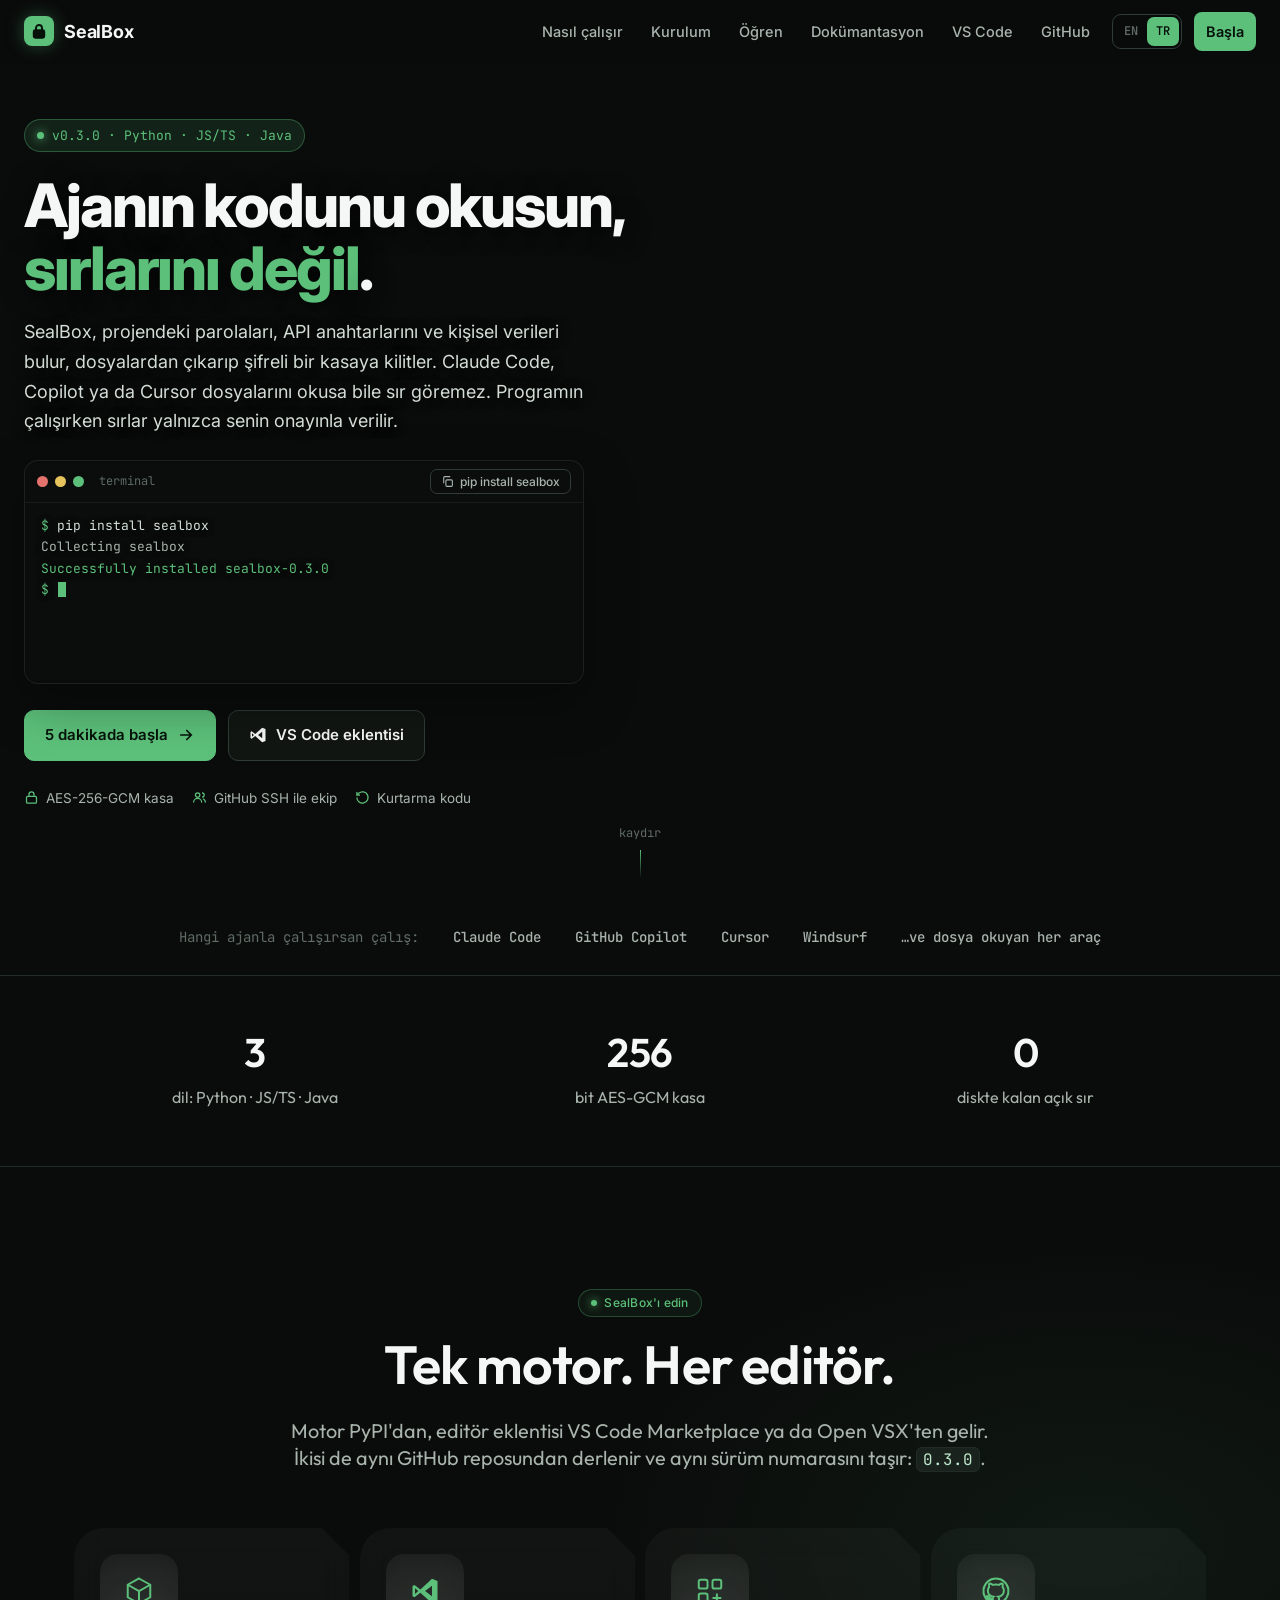
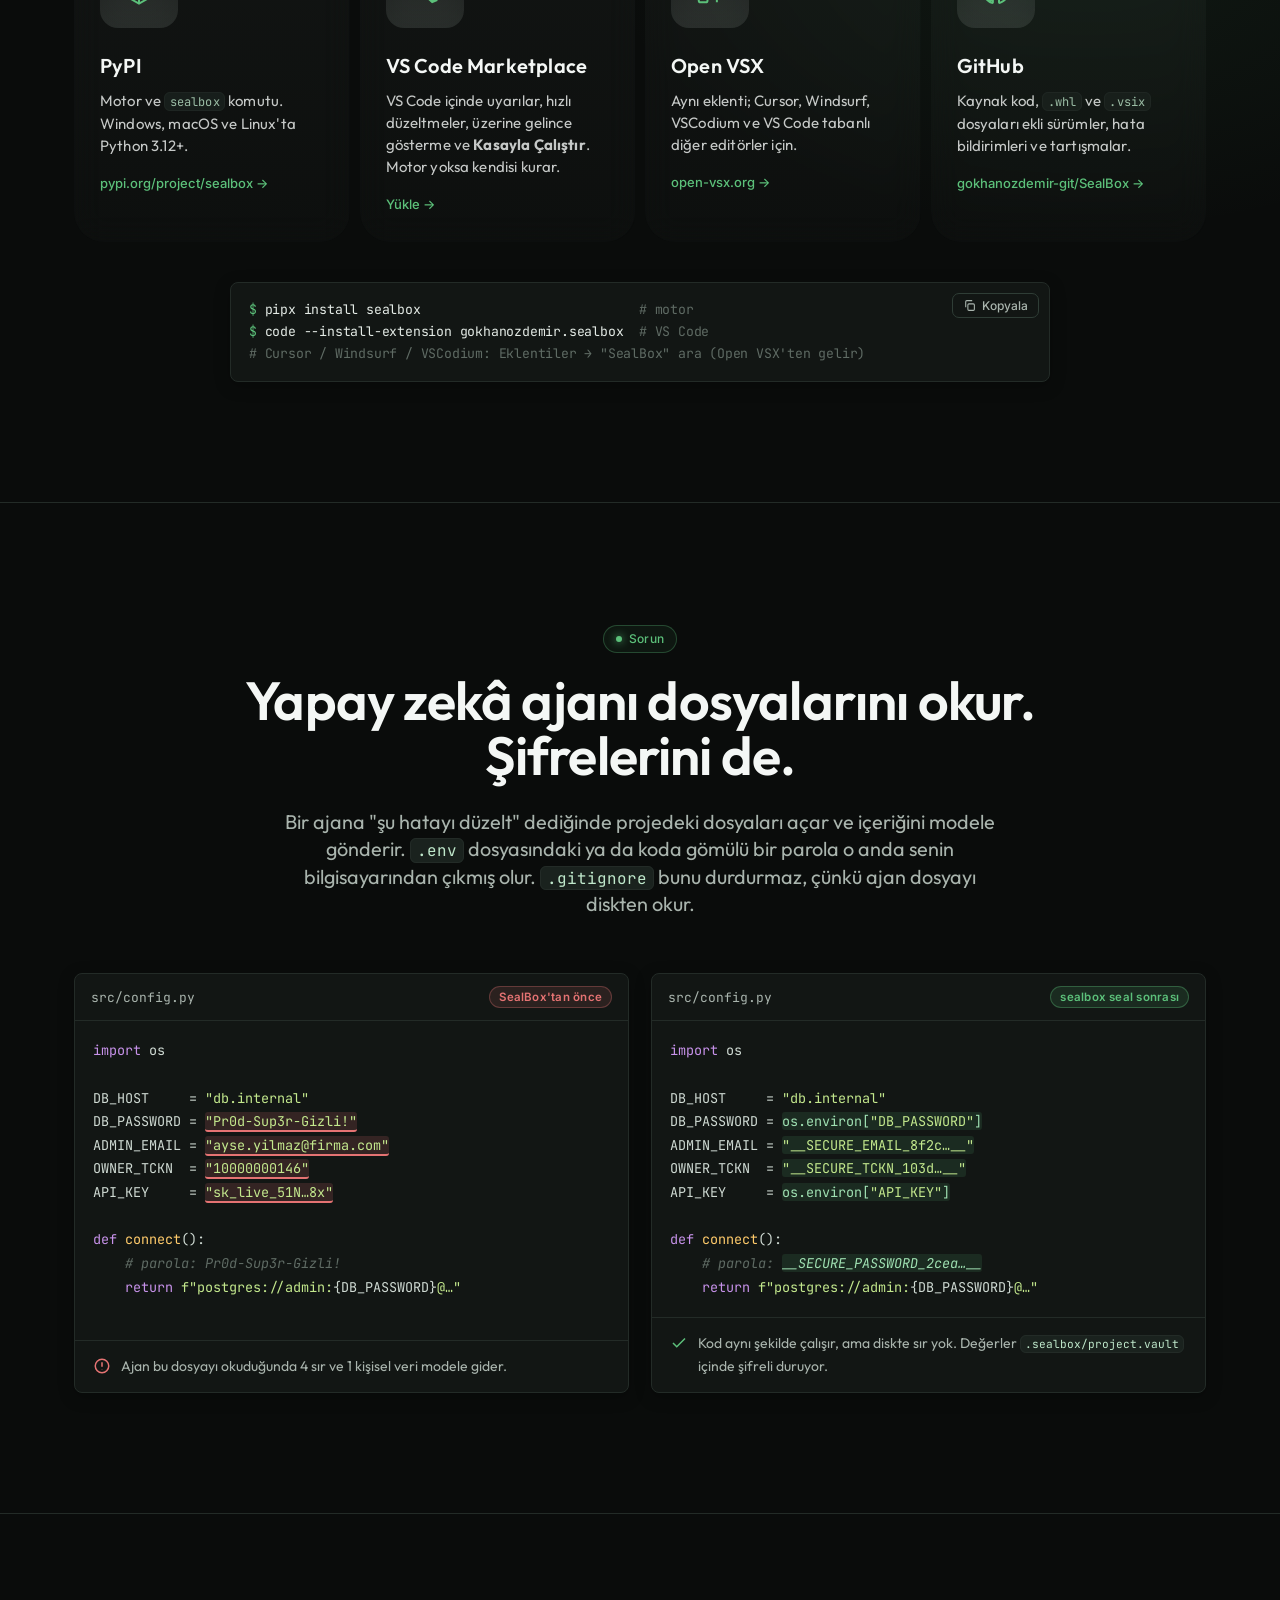
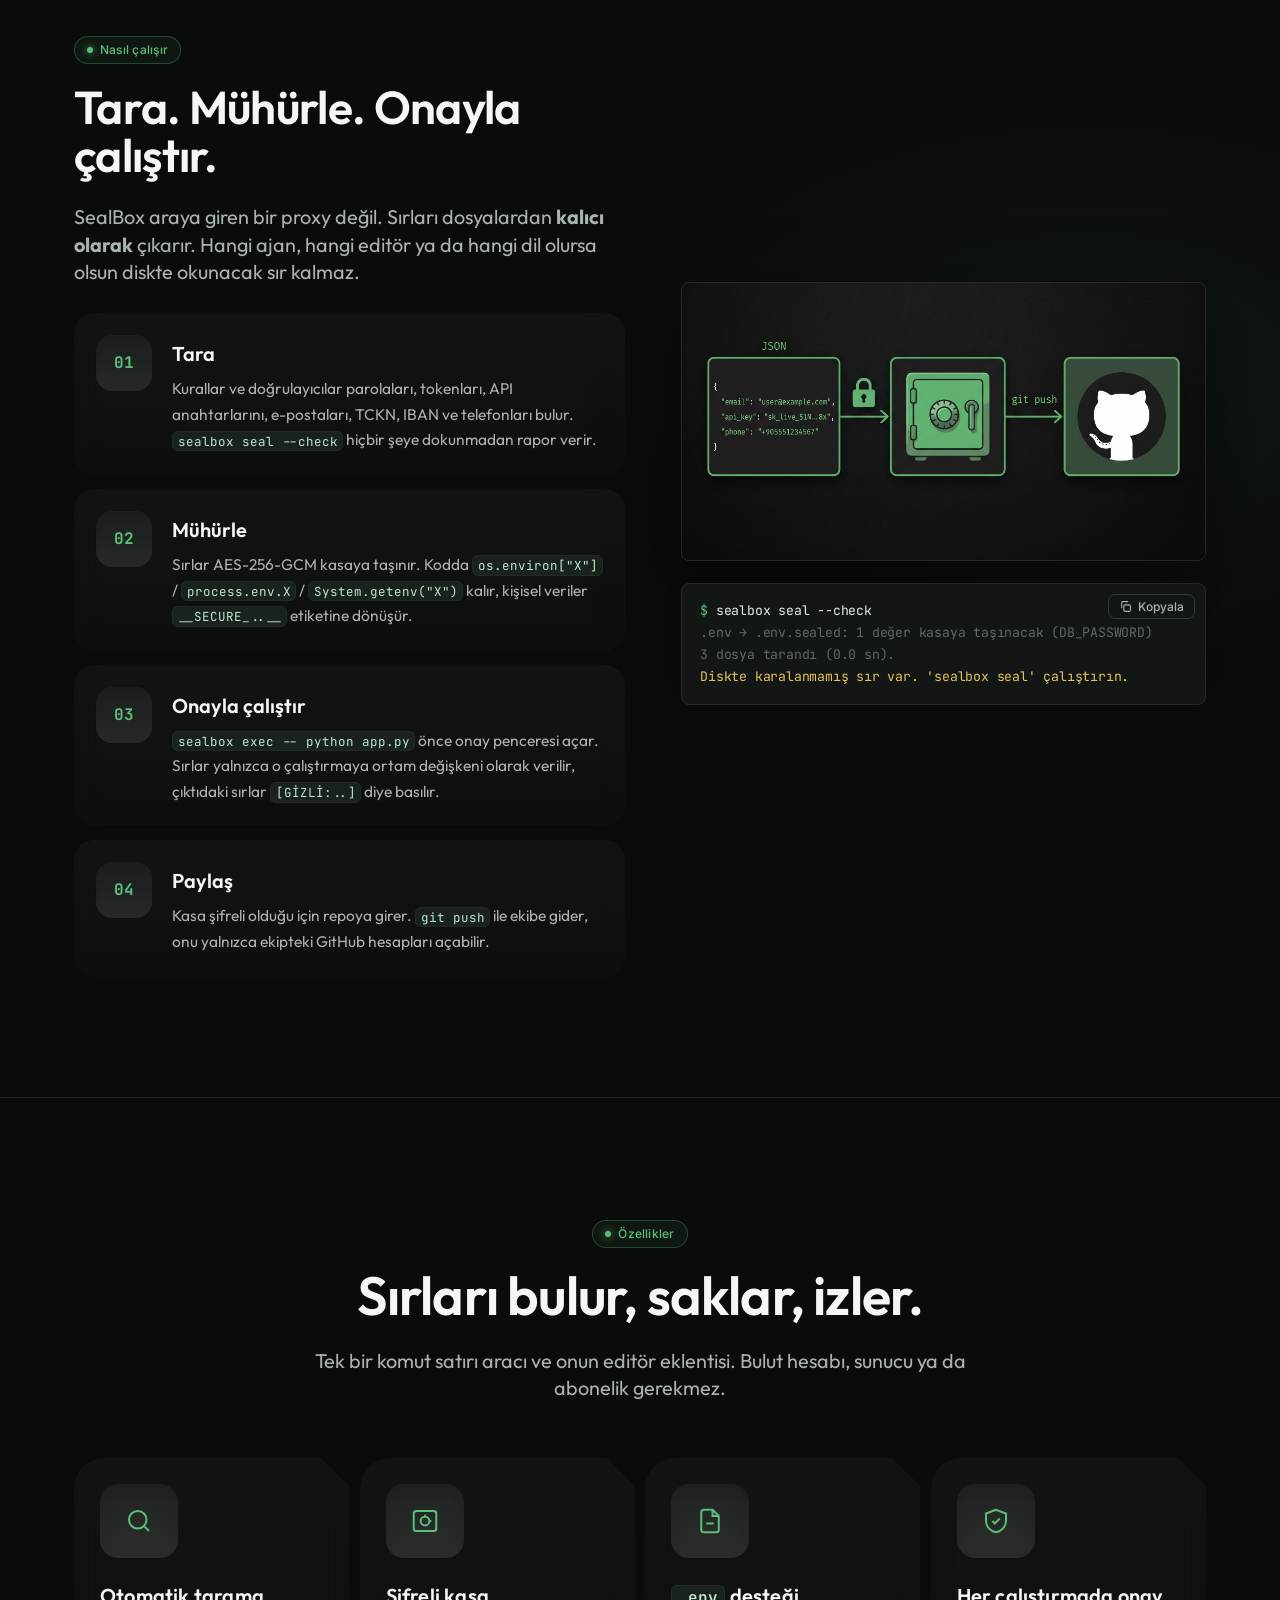
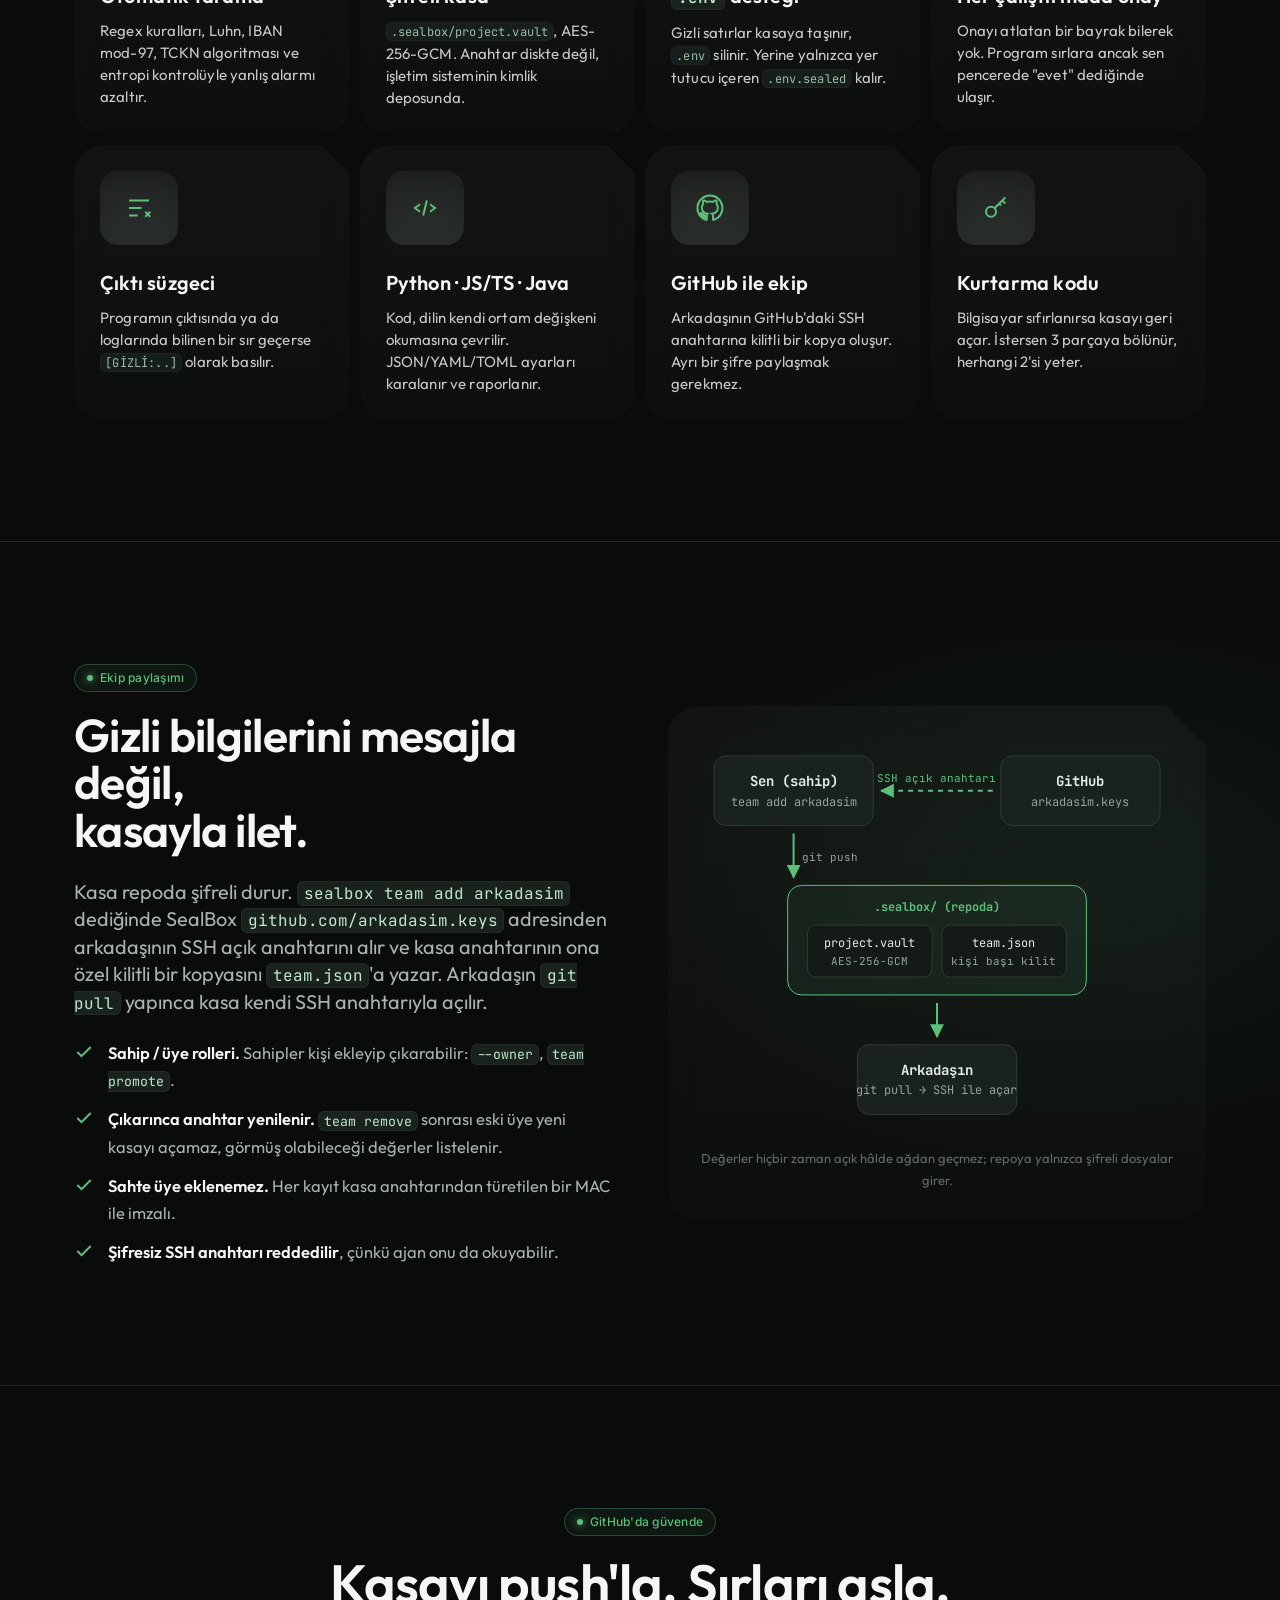
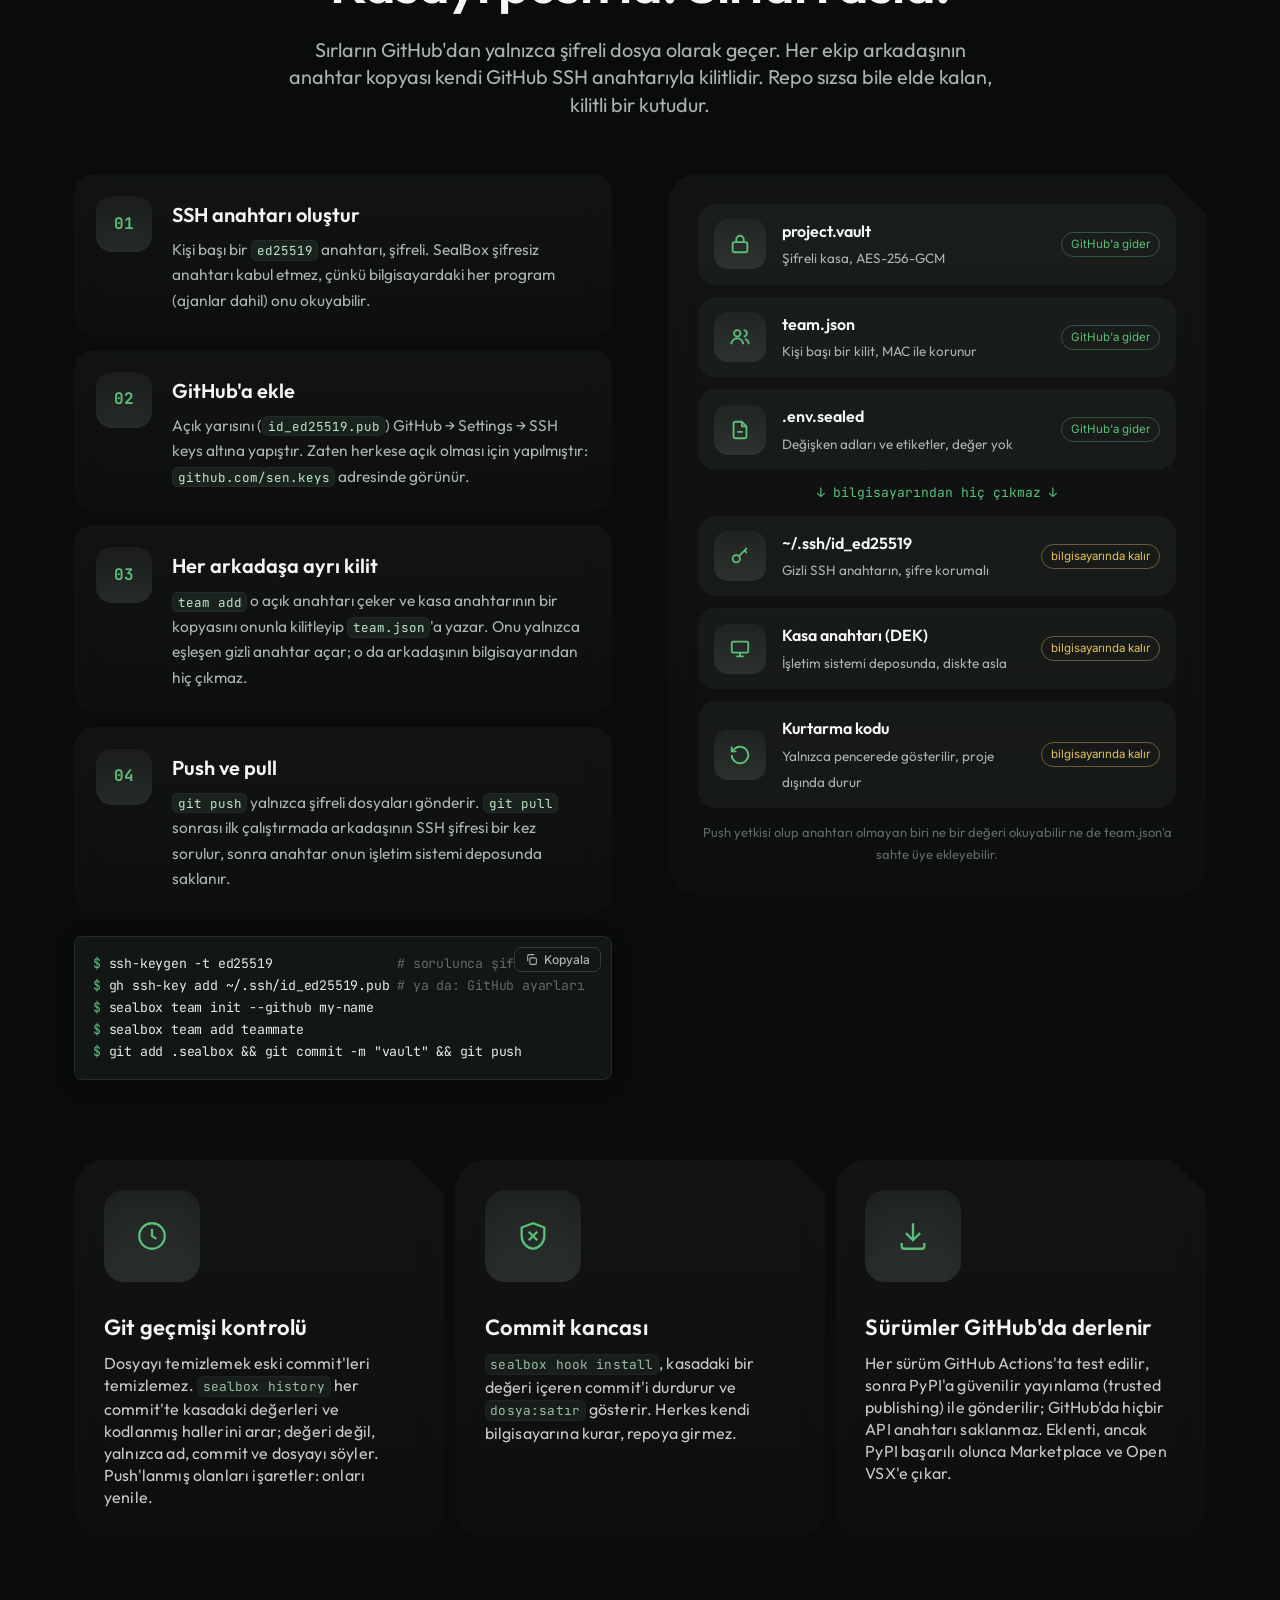
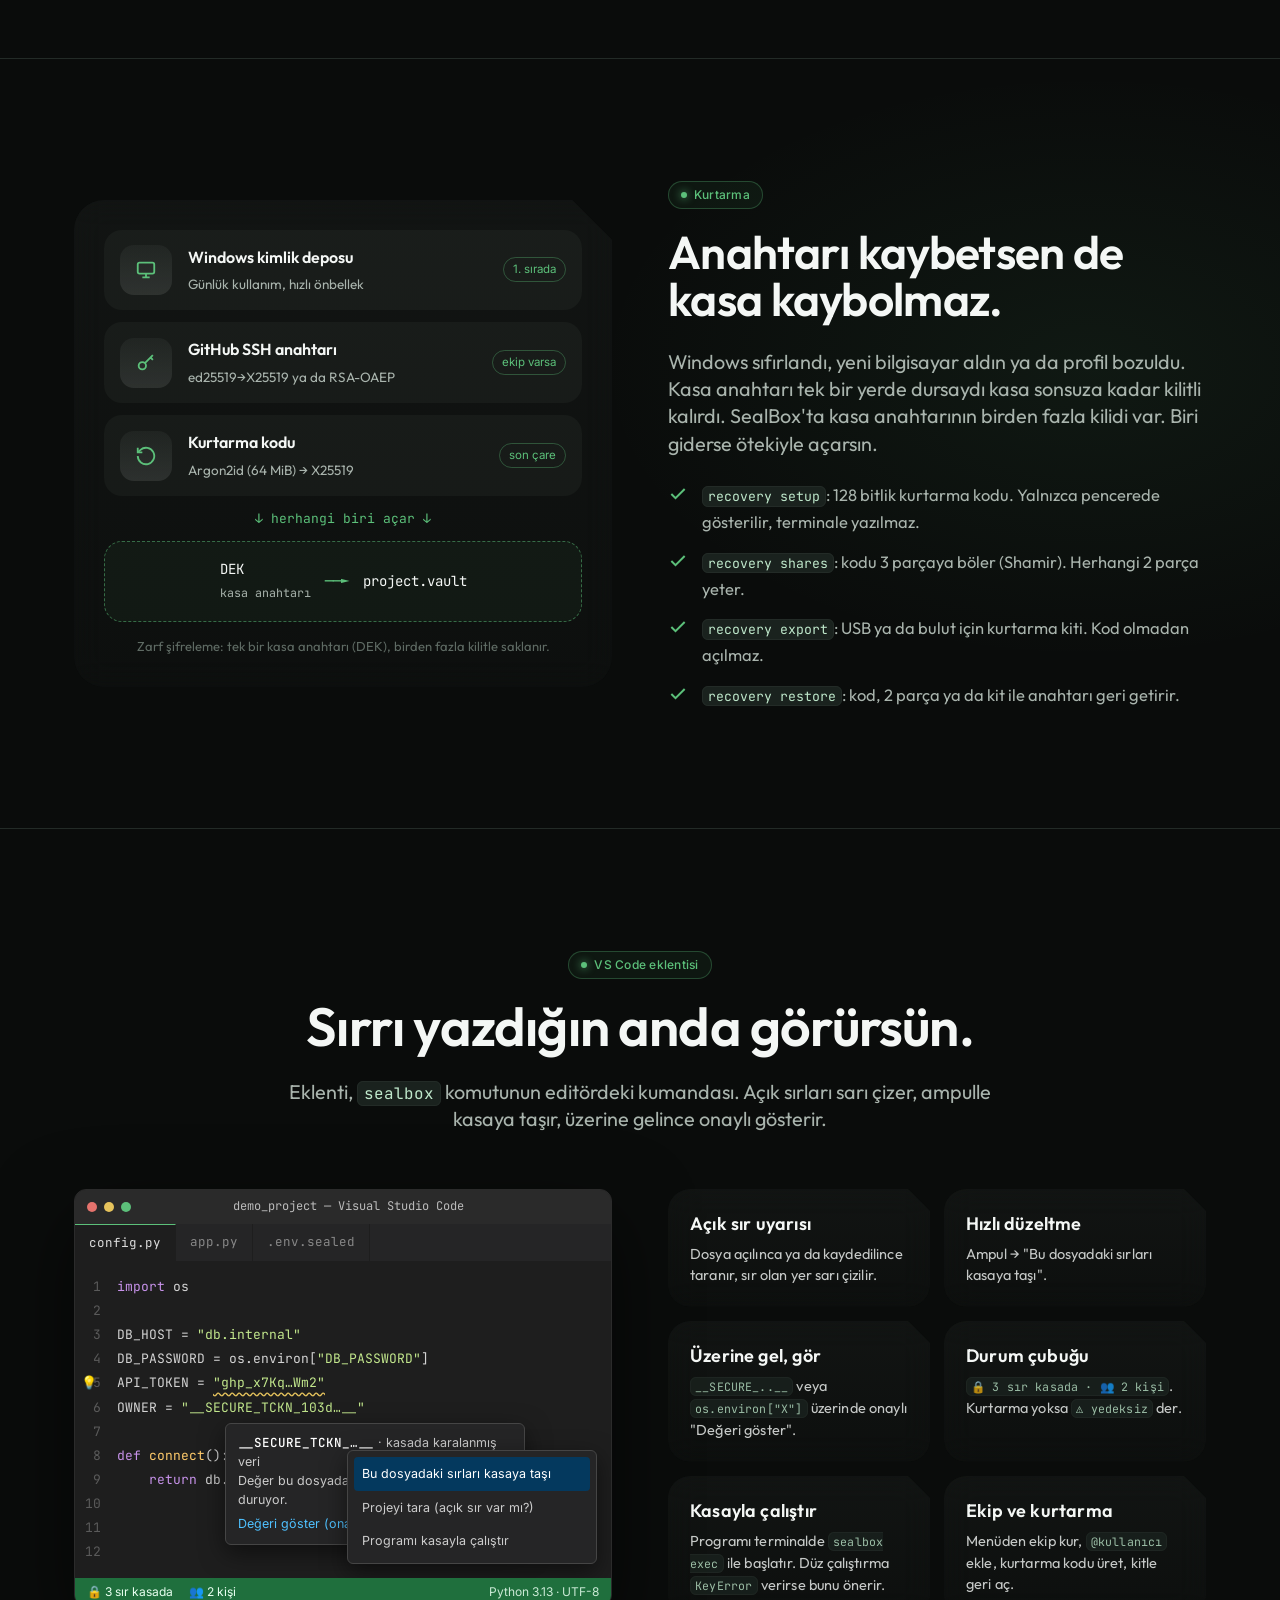
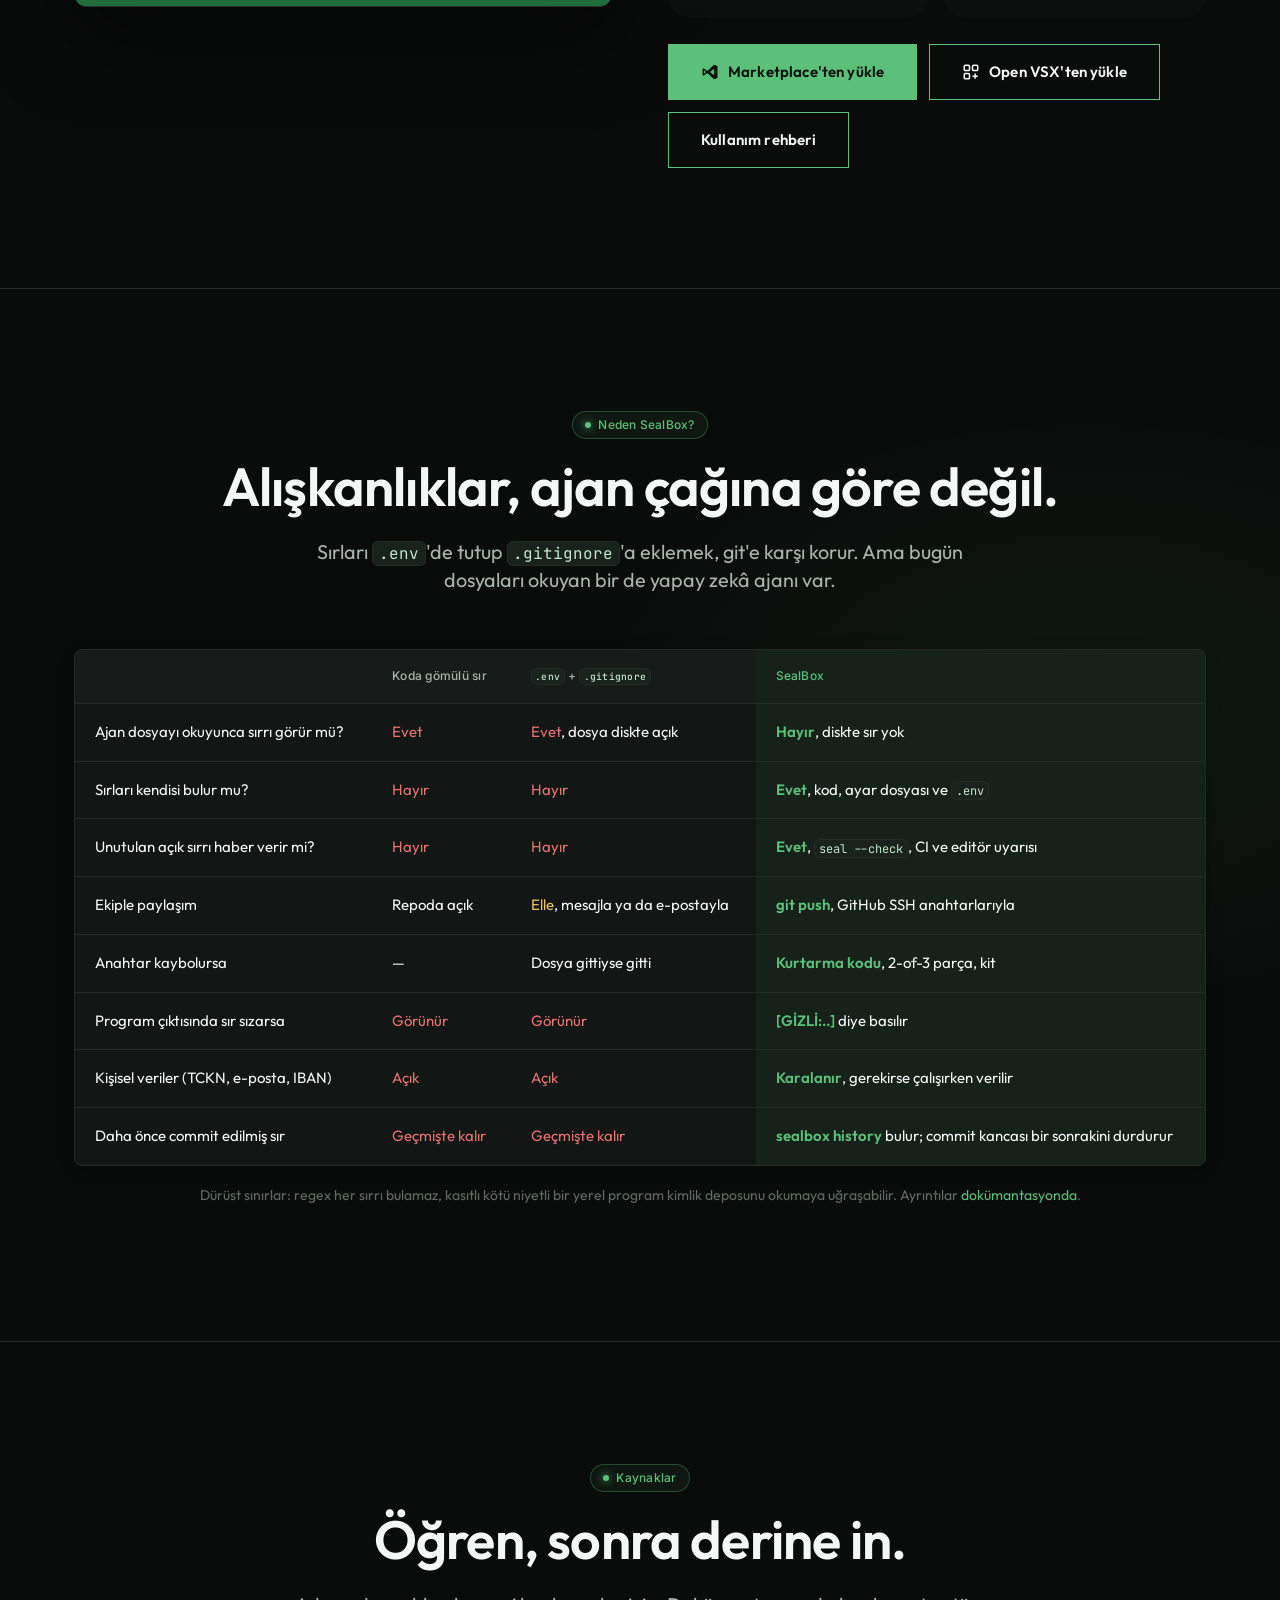
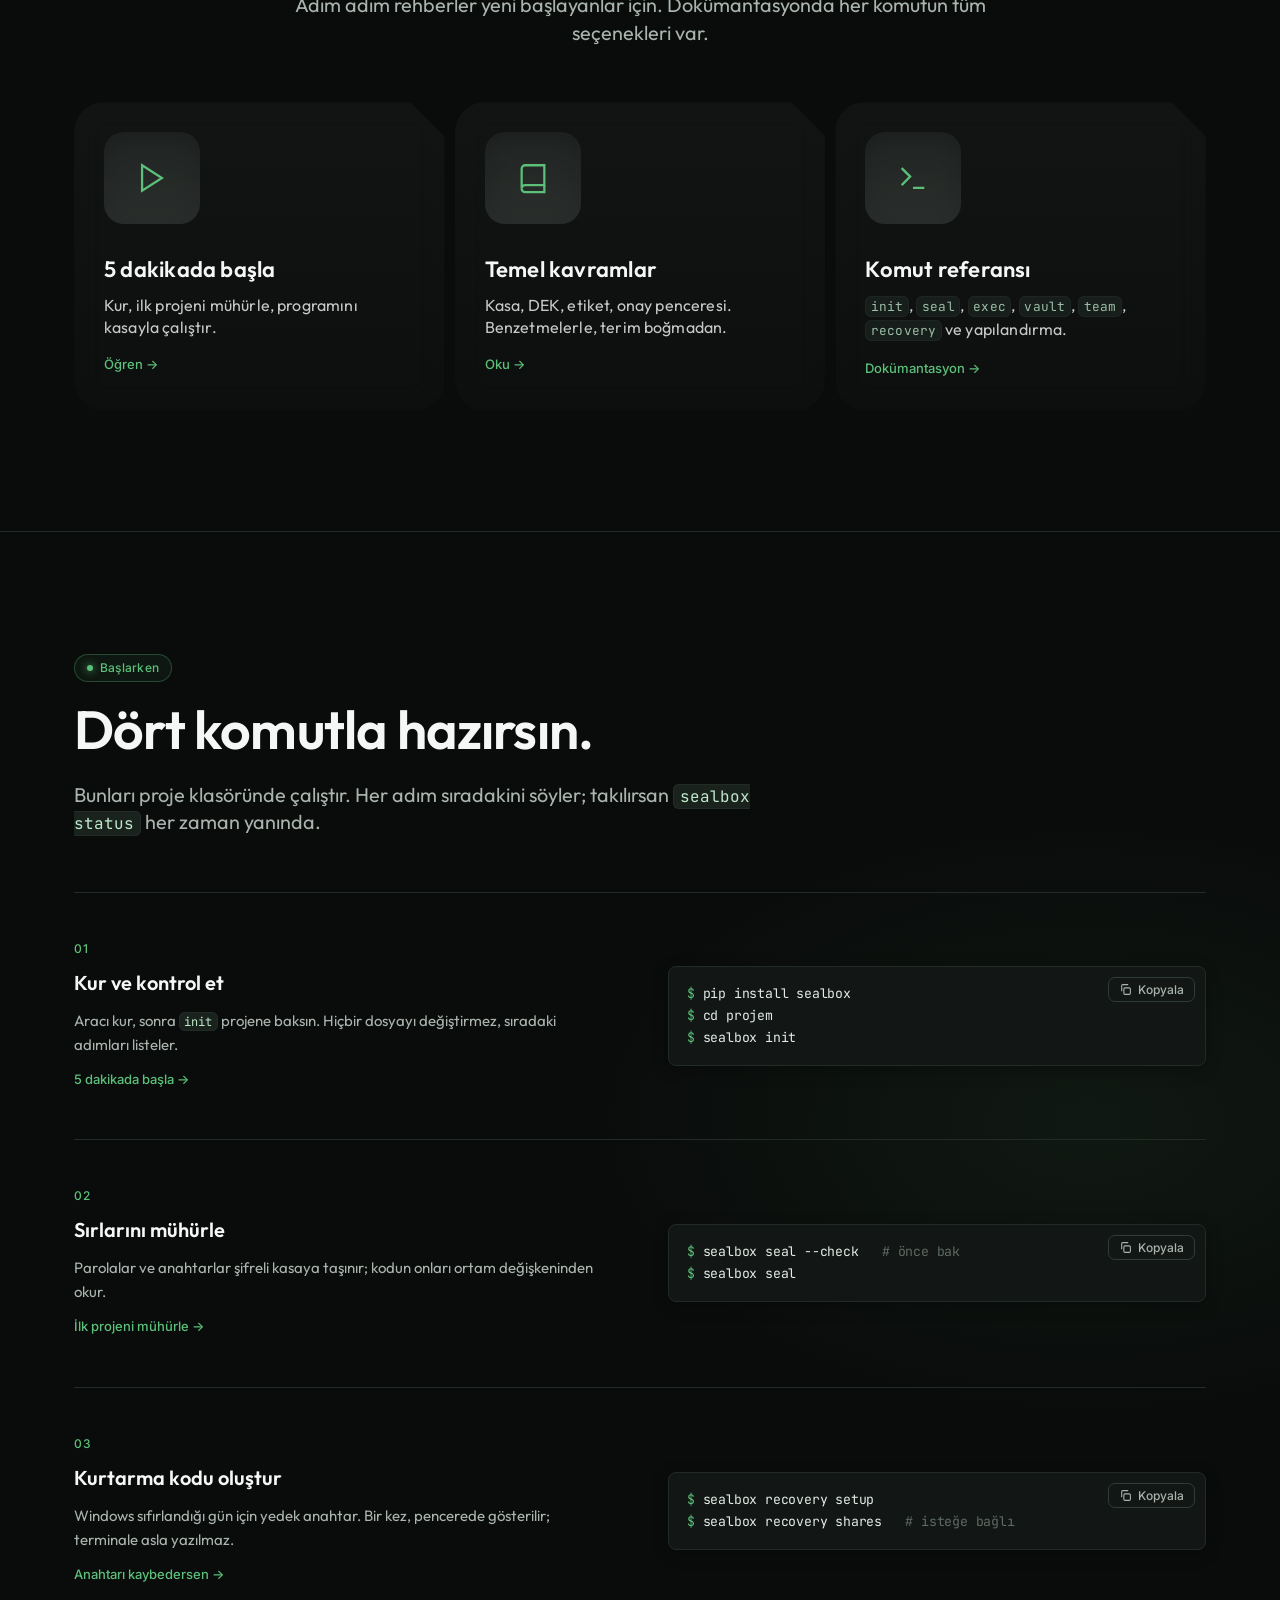
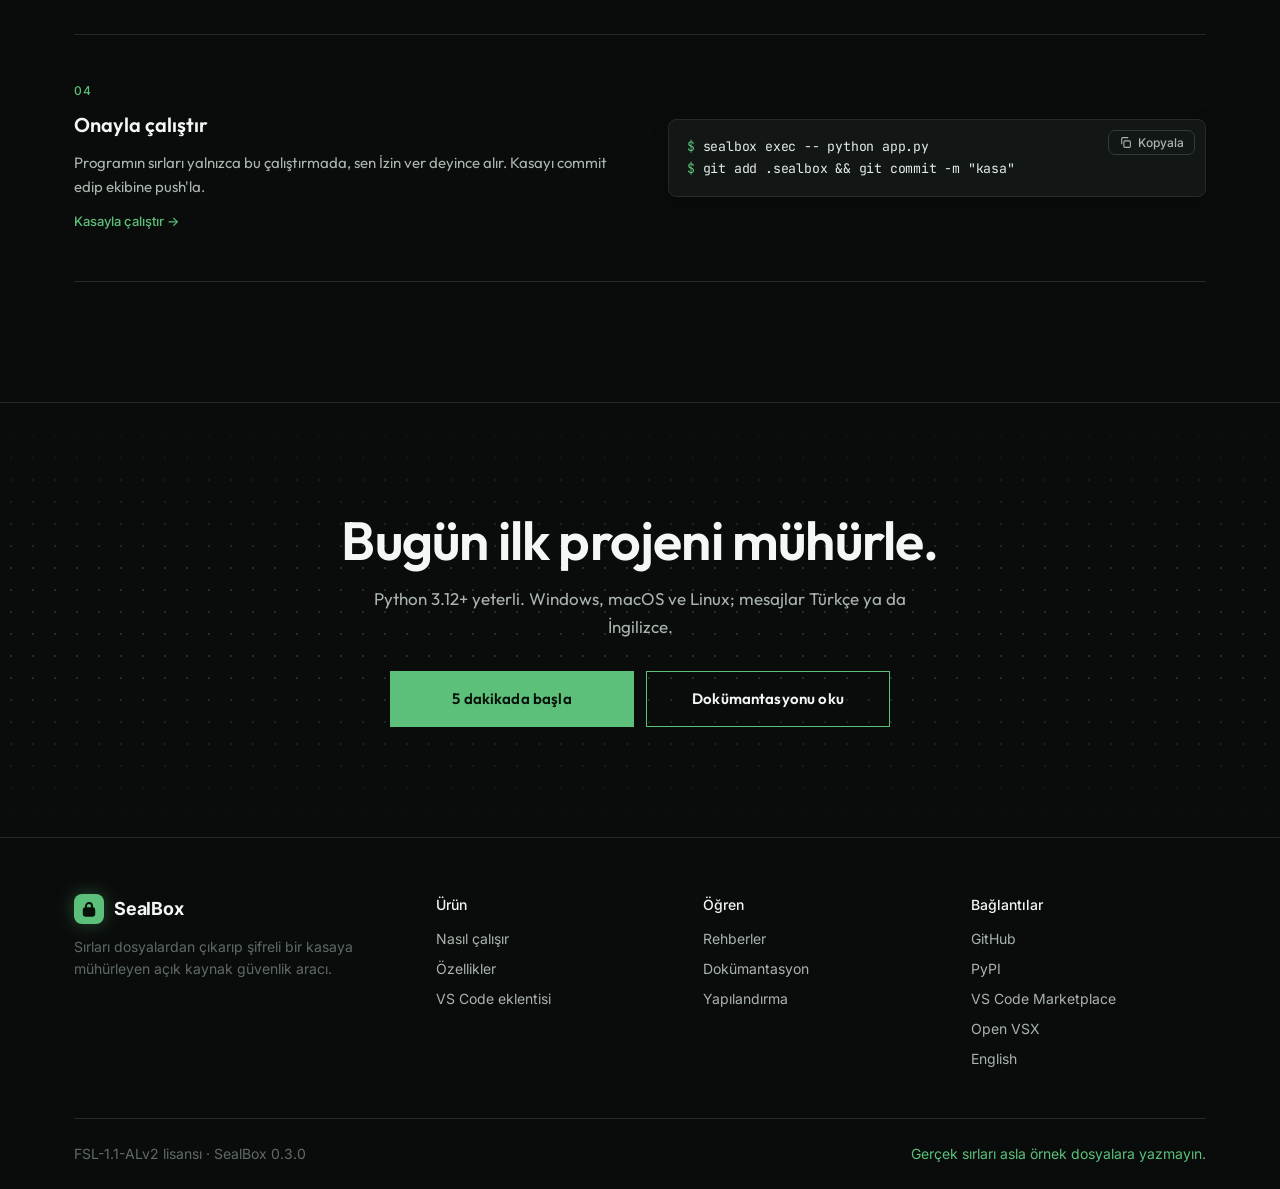
==== commit c1d70f01: "404 file" ====
--- a/tr/index.html
+++ b/tr/index.html
@@ -3,9 +3,9 @@
 <head>
   <meta charset="utf-8">
   <meta name="viewport" content="width=device-width, initial-scale=1">
-  <title>SealBox — Sırlarını ajanlara değil, kasaya ver</title>
+  <title>SealBox — Ajanın kodunu okusun, sırlarını değil</title>
   <meta name="description" content="SealBox, kod dosyalarındaki parola, API anahtarı ve kişisel verileri bulup şifreli bir kasaya taşır. Yapay zekâ kodlama ajanları dosyalarını okusa da sır göremez.">
-  <meta property="og:title" content="SealBox — Sırlarını ajanlara değil, kasaya ver">
+  <meta property="og:title" content="SealBox — Ajanın kodunu okusun, sırlarını değil">
   <meta property="og:description" content="Sırları dosyalardan çıkarıp AES-256-GCM kasaya mühürleyen güvenlik aracı ve VS Code eklentisi.">
   <meta property="og:image" content="../assets/flow.jpeg">
   <meta name="theme-color" content="#0a0c0b">
@@ -47,7 +47,7 @@
   <div class="wrap">
     <div class="hero-content">
       <span class="eyebrow"><span class="dot"></span>v0.3.0 · Python · JS/TS · Java</span>
-      <h1>Sırlarını ajanlara değil, <span class="g">kasaya</span> ver.</h1>
+      <h1>Ajanın kodunu okusun, <span class="g">sırlarını değil</span>.</h1>
       <p class="lead">
         SealBox, projendeki parolaları, API anahtarlarını ve kişisel verileri bulur,
         dosyalardan çıkarıp şifreli bir kasaya kilitler. Claude Code, Copilot ya da Cursor
@@ -92,7 +92,6 @@
   <div class="wrap">
     <div class="stat reveal"><b>3</b><span>dil: Python · JS/TS · Java</span></div>
     <div class="stat reveal"><b>256</b><span>bit AES-GCM kasa</span></div>
-    <div class="stat reveal"><b>3'te 2</b><span>kurtarma parçası kasayı açar</span></div>
     <div class="stat reveal"><b>0</b><span>diskte kalan açık sır</span></div>
   </div>
 </section>
@@ -301,7 +300,7 @@
   <div class="wrap split">
     <div class="reveal">
       <p class="kicker">Ekip paylaşımı</p>
-      <h2 class="title">Şifreyi Slack'ten atma.<br>Kasayı push'la.</h2>
+      <h2 class="title">Gizli bilgilerini mesajla değil,<br>kasayla ilet.</h2>
       <p class="sub" style="margin-bottom:0">
         Kasa repoda şifreli durur. <code>sealbox team add arkadasim</code> dediğinde SealBox
         <code>github.com/arkadasim.keys</code> adresinden arkadaşının SSH açık anahtarını alır ve
--- a/assets/style.css
+++ b/assets/style.css
@@ -273,7 +273,7 @@
 
 /* İstatistik şeridi (Figma: Stats Section) */
 .stats { border-top: 1px solid var(--line); padding: 56px 0; }
-.stats .wrap { display: grid; grid-template-columns: repeat(4, 1fr); gap: 24px; text-align: center; }
+.stats .wrap { display: grid; grid-template-columns: repeat(3, 1fr); gap: 24px; text-align: center; }
 .stat b { display: block; font-size: 40px; line-height: 1; font-weight: 600; letter-spacing: -0.01em; color: var(--text); margin-bottom: 12px; }
 .stat b .g { color: var(--green); }
 .stat span { font-size: 16px; color: var(--muted); }
@@ -632,7 +632,7 @@
 @media (max-width: 900px) {
   .ba, .steps-layout, .split, .cta, .grid.g3, .grid.g2 { grid-template-columns: 1fr; }
   .split.rev > :first-child { order: 0; }
-  .stats .wrap { grid-template-columns: repeat(2, 1fr); row-gap: 40px; }
+  .stats .wrap { grid-template-columns: 1fr; row-gap: 40px; }
   .row-item { grid-template-columns: 1fr; padding: 36px 0; }
   .cta-center { padding: 80px 0; }
   .cta { padding: 34px 24px; }
@@ -686,3 +686,26 @@
 .cta-buttons { justify-content: center; margin-top: 0; }
 footer.site a.brand { color: var(--text); }
 .page-head p.kicker { font-size: 12px; line-height: 20px; color: var(--green); max-width: none; margin: 0 0 20px; }
+
+/* ---------- 404 ---------- */
+.nf { min-height: 100vh; min-height: 100svh; display: flex; align-items: center; text-align: center; padding: calc(var(--nav-h) + 56px) 0 80px; }
+.nf .wrap { width: 100%; max-width: 920px; }
+.nf-code {
+  display: flex; justify-content: center; align-items: center; gap: 14px; margin-bottom: 28px;
+  font: 600 clamp(96px, 16vw, 168px)/1 var(--sans); letter-spacing: -0.04em; color: var(--text);
+}
+.nf-lock {
+  width: 0.78em; height: 0.78em; border-radius: 0.2em; display: grid; place-items: center;
+  background: var(--tile); color: var(--green); box-shadow: 0 0 60px var(--green-glow);
+}
+.nf-lock svg { width: 52%; height: 52%; }
+.nf h1 { font-size: clamp(34px, 4.2vw, 52px); line-height: 1.05; letter-spacing: -0.015em; font-weight: 600; margin: 0 0 18px; }
+.nf-sub { color: var(--muted); font-size: clamp(16px, 1.4vw, 19px); max-width: 600px; margin: 0 auto 8px; }
+.nf-tr { color: var(--dim); font-size: 15px; }
+.nf-term { max-width: 520px; margin: 32px auto 28px; text-align: left; }
+.nf-cards { margin-top: 56px; text-align: left; }
+.nf-cards .card { padding: 24px; --cut: 24px; }
+.nf-cards .card h3 { font-size: 19px; line-height: 26px; }
+.nf-cards .card p { font-size: 15px; }
+footer.site .wrap:has(> .bottom:only-child) { display: block; }
+@media (max-width: 720px) { .nf-links { display: none; } }
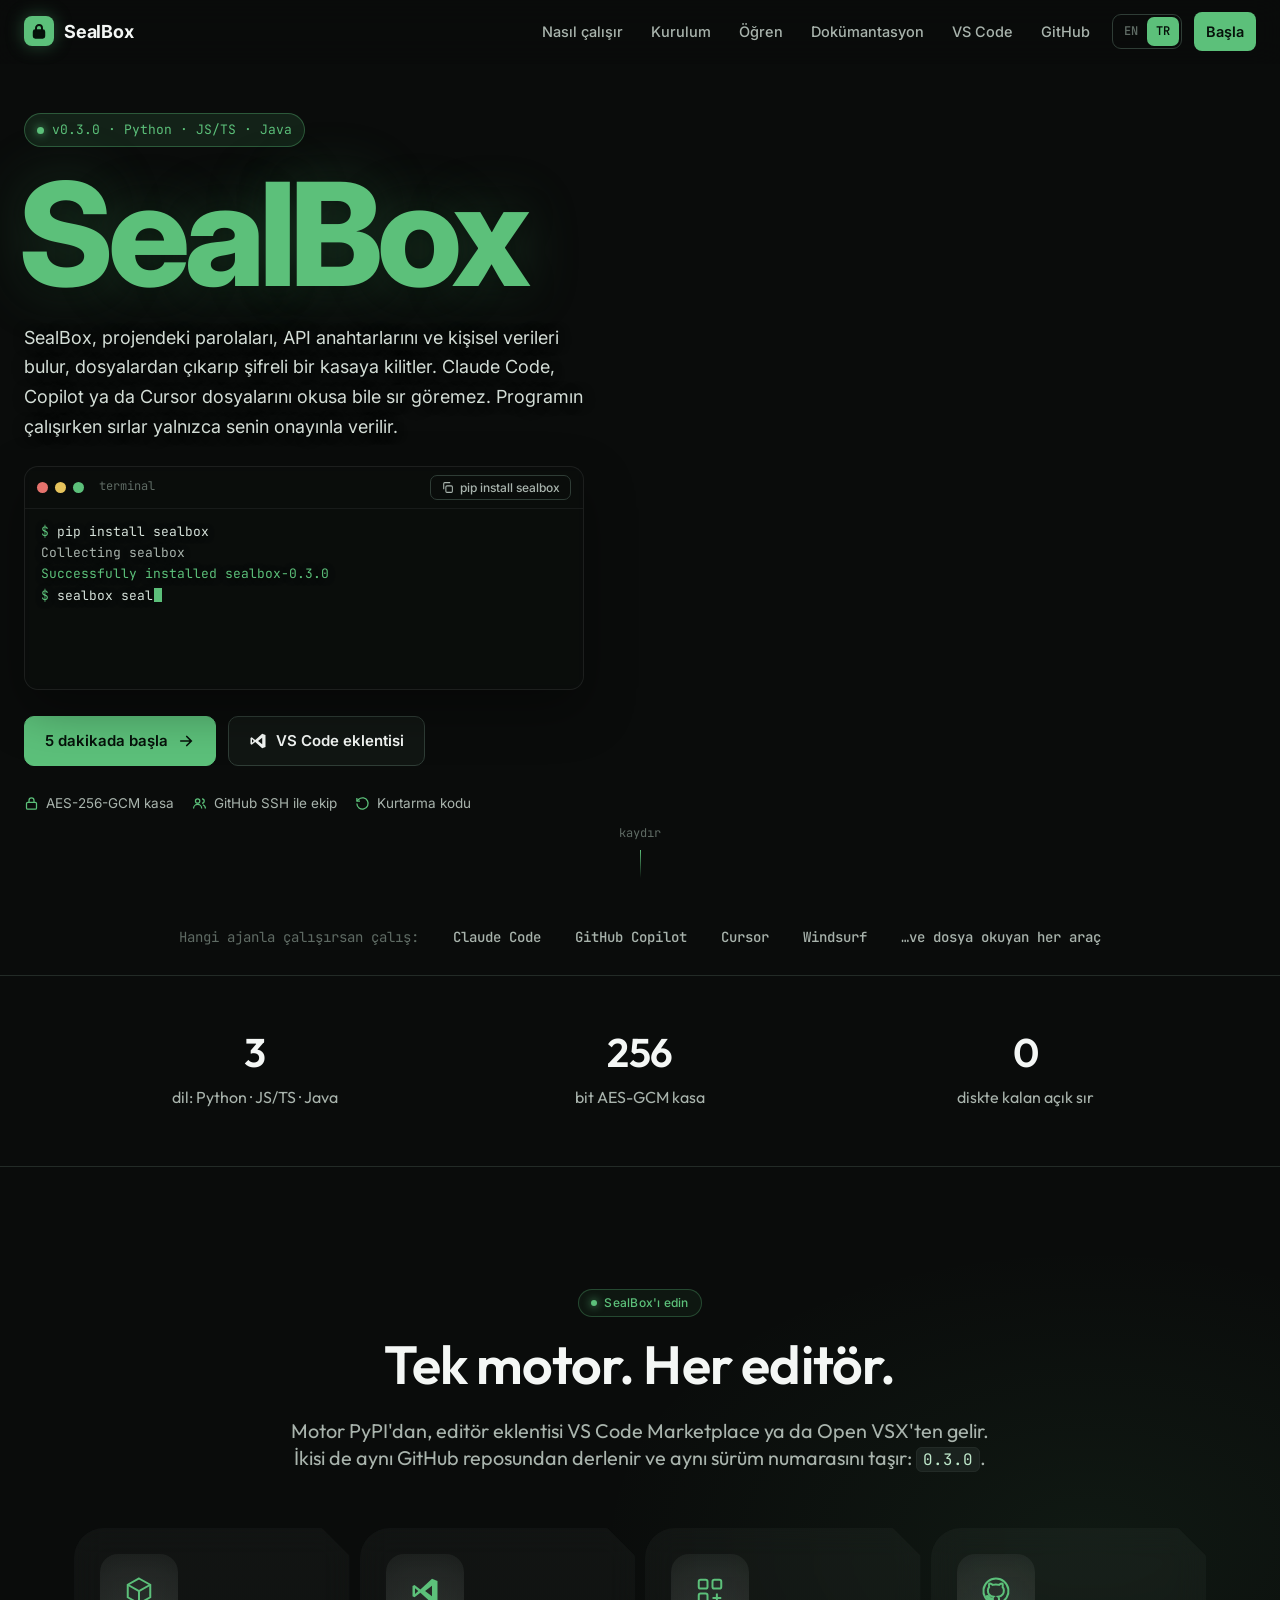
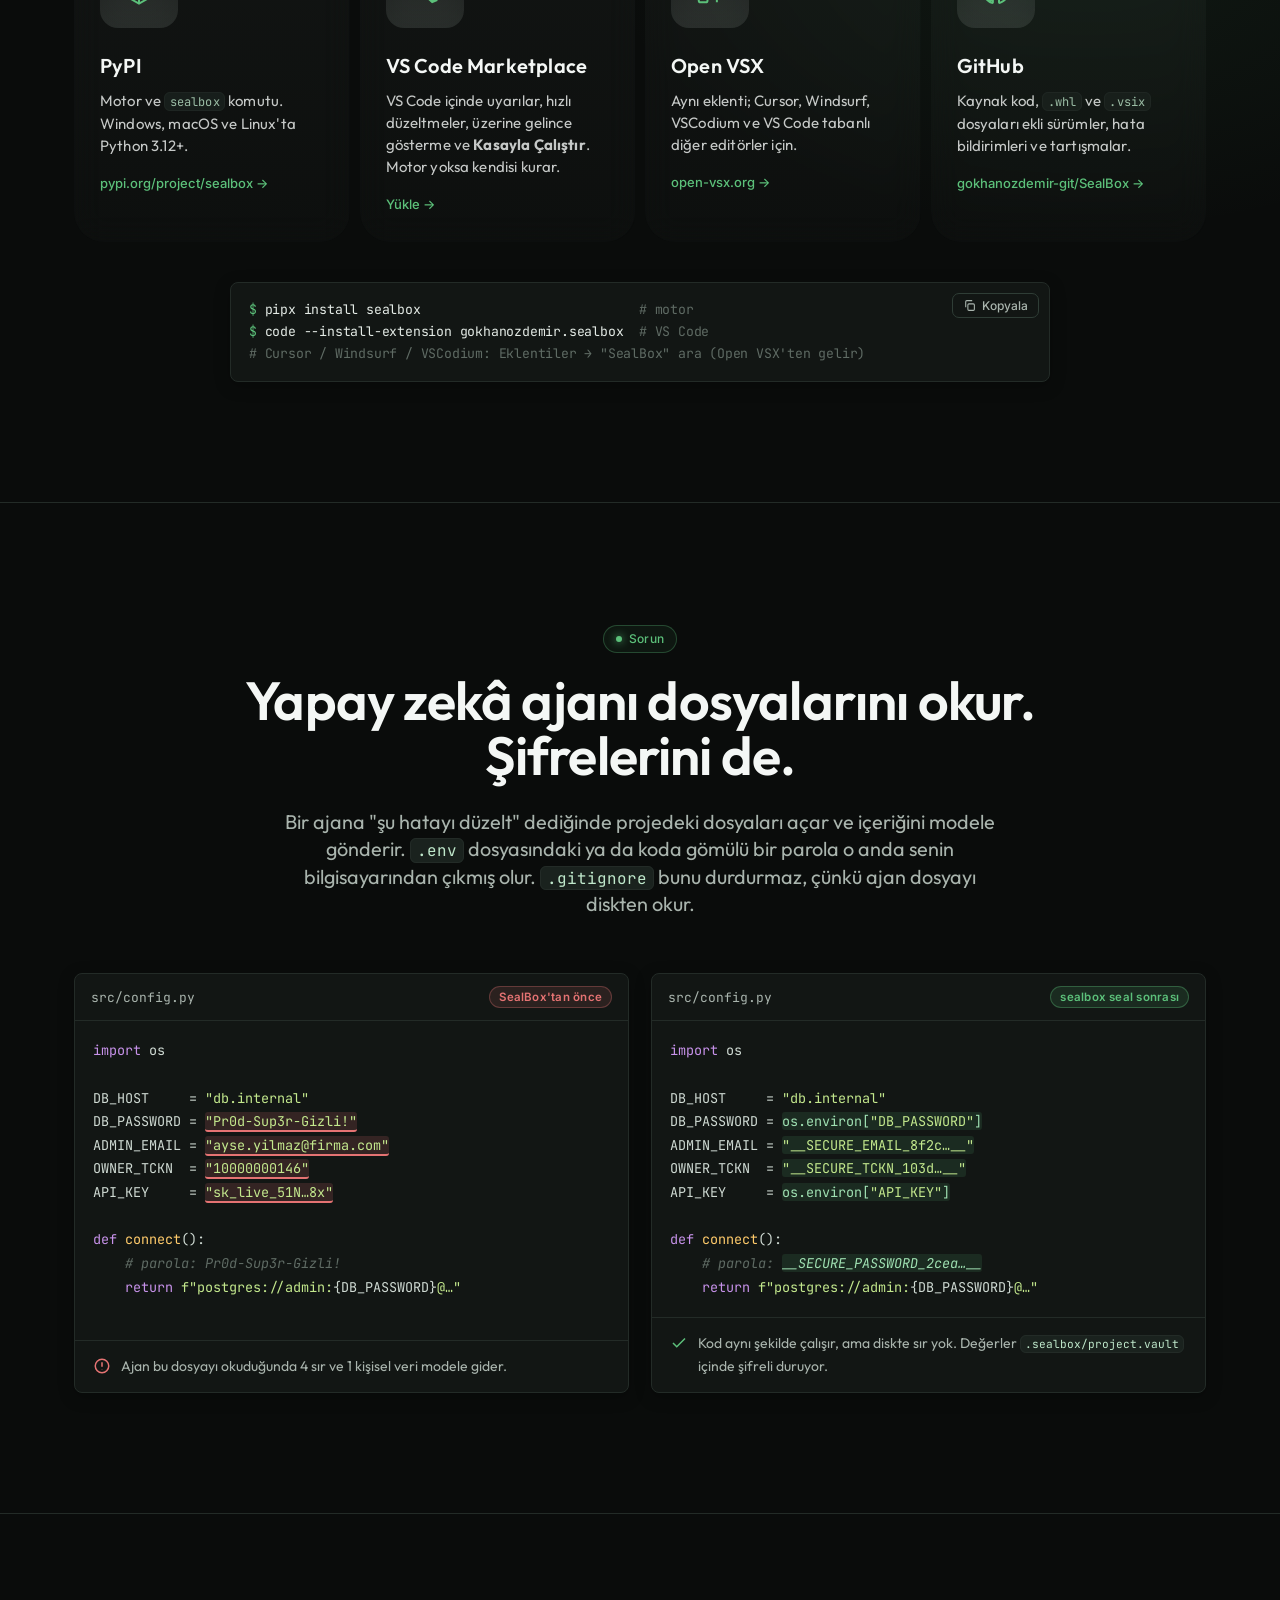
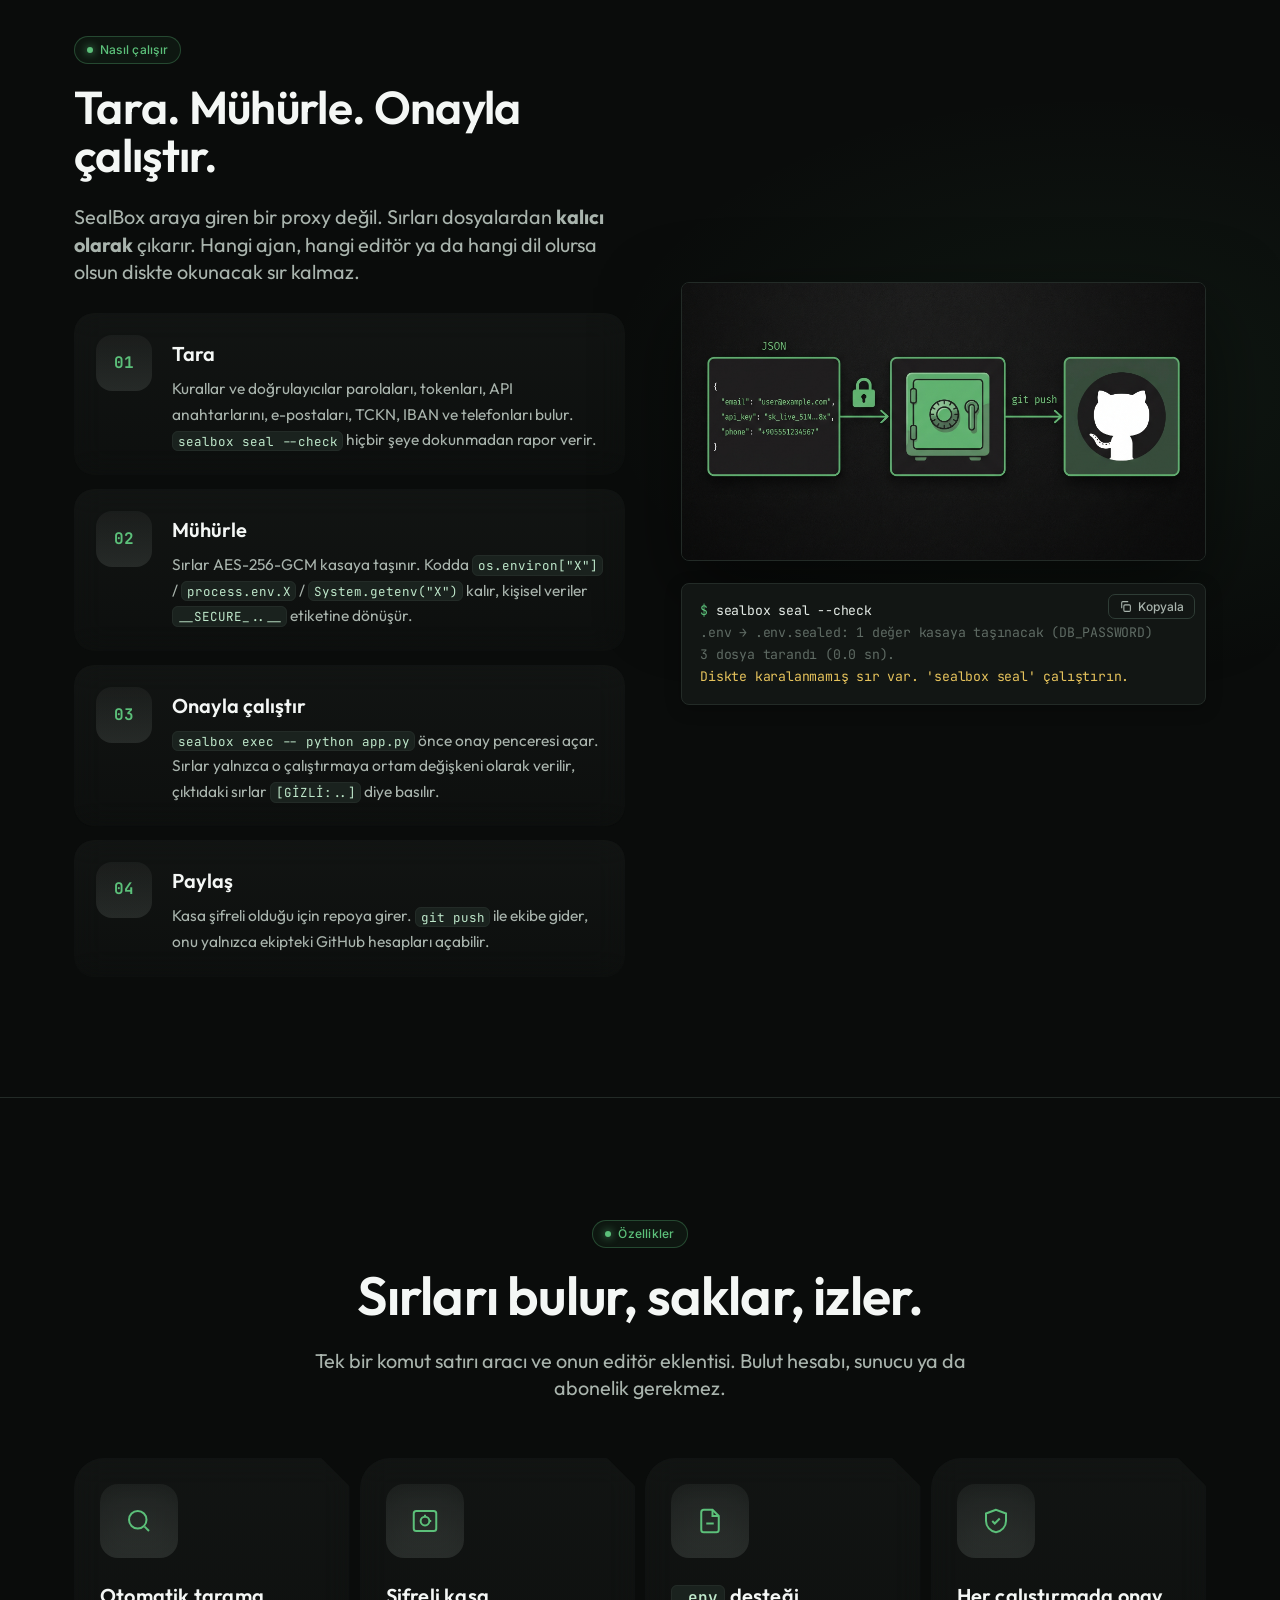
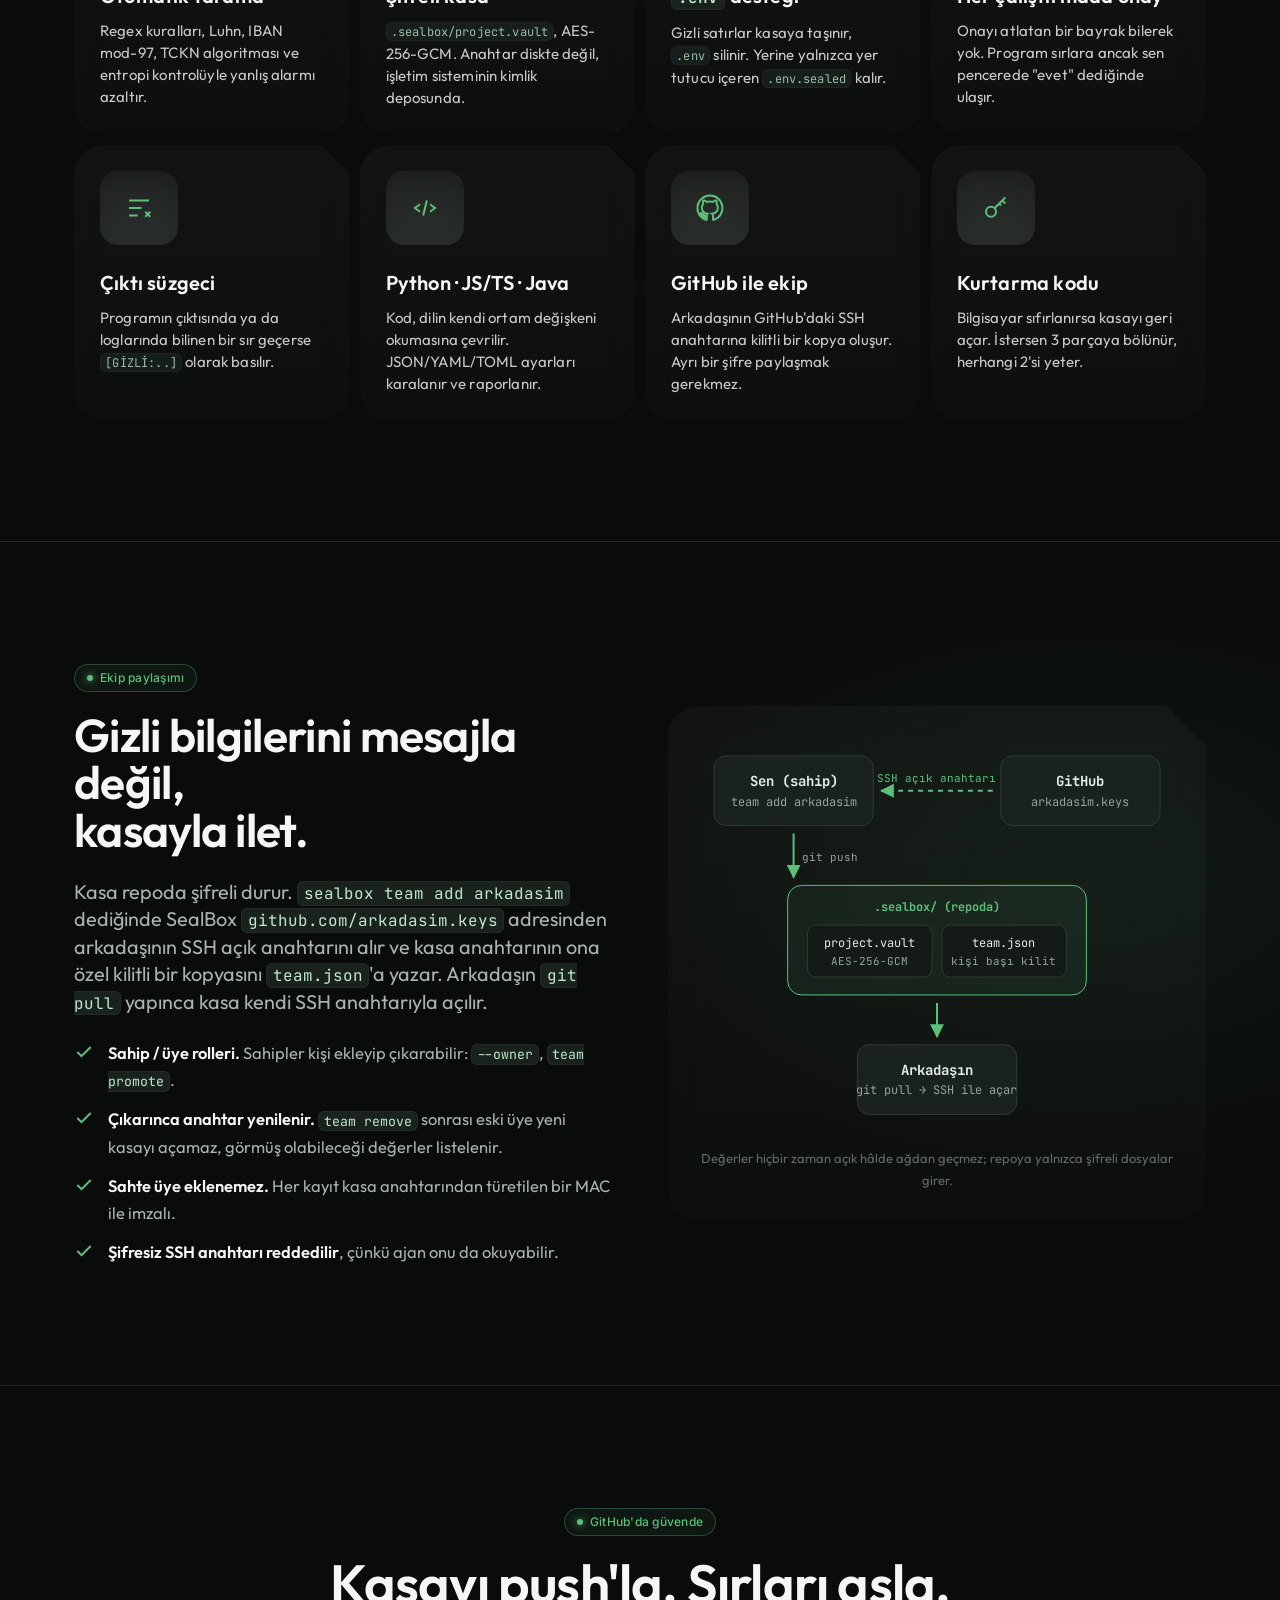
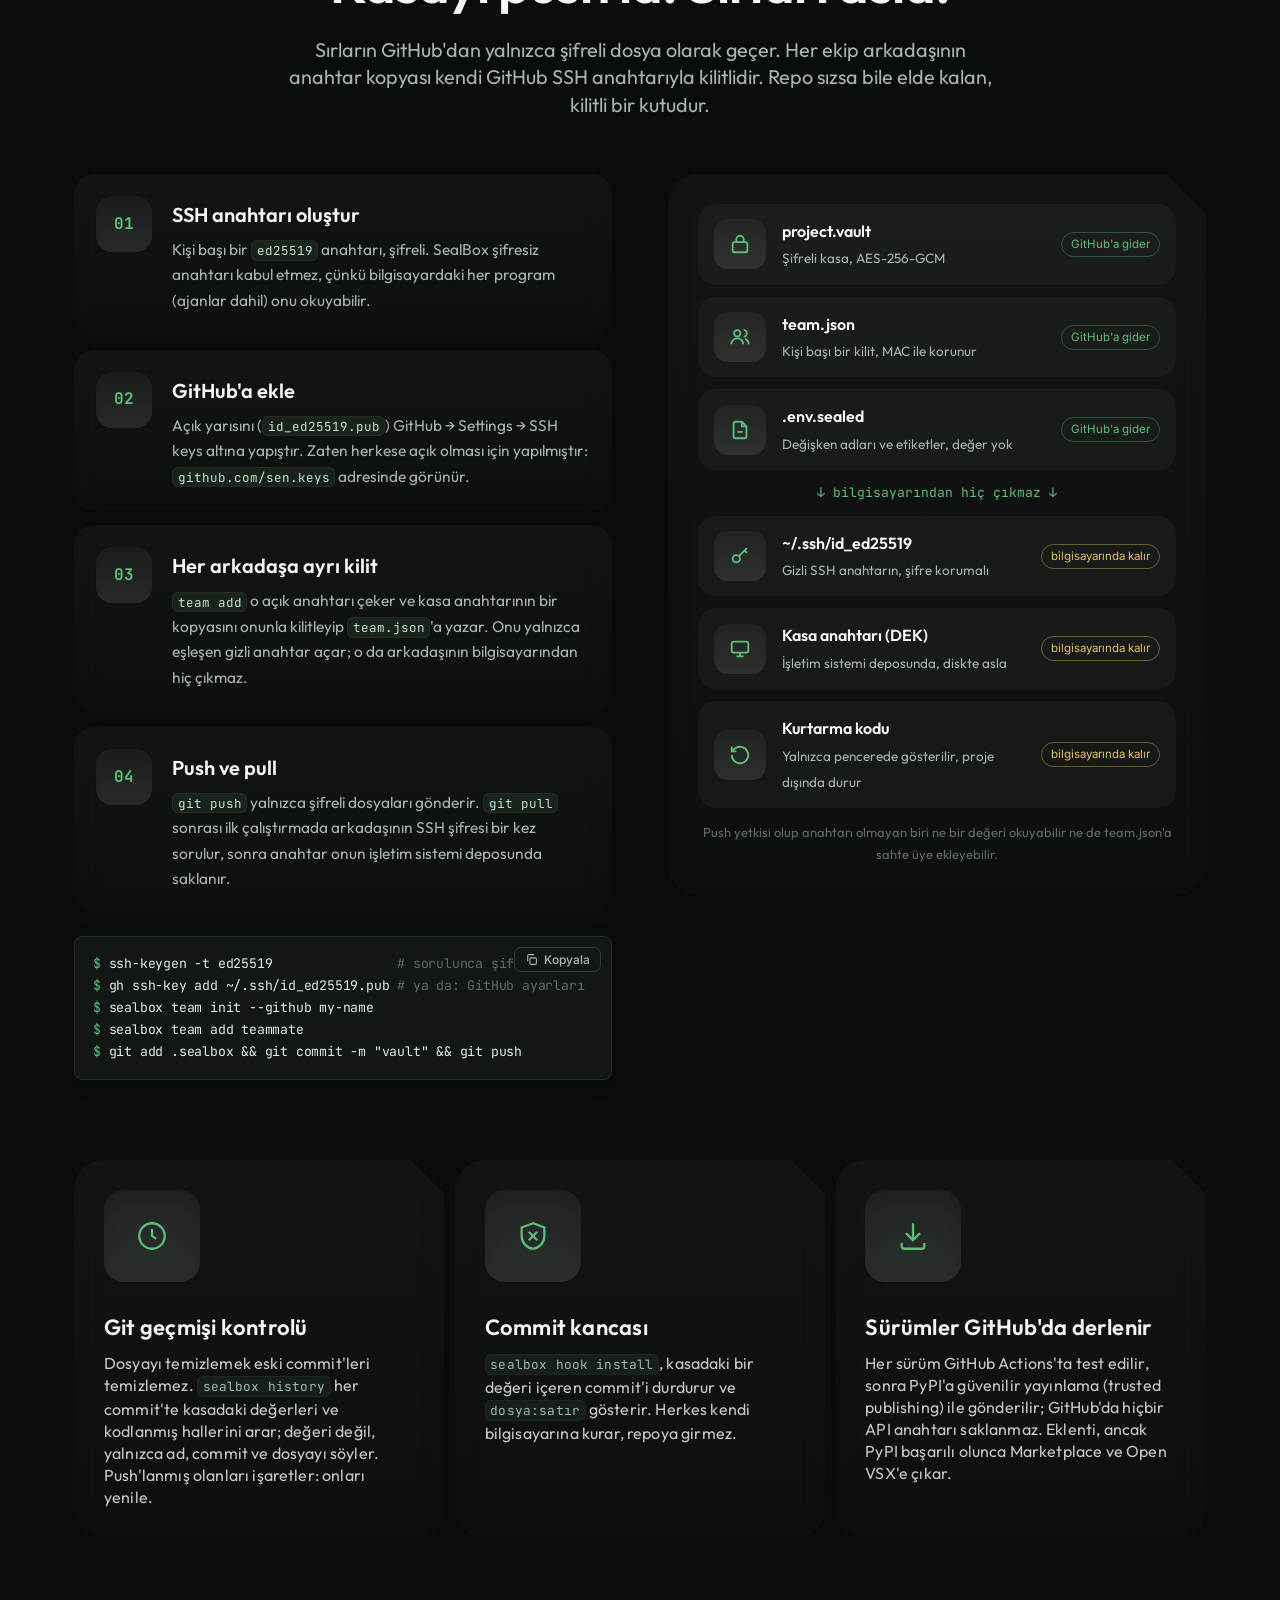
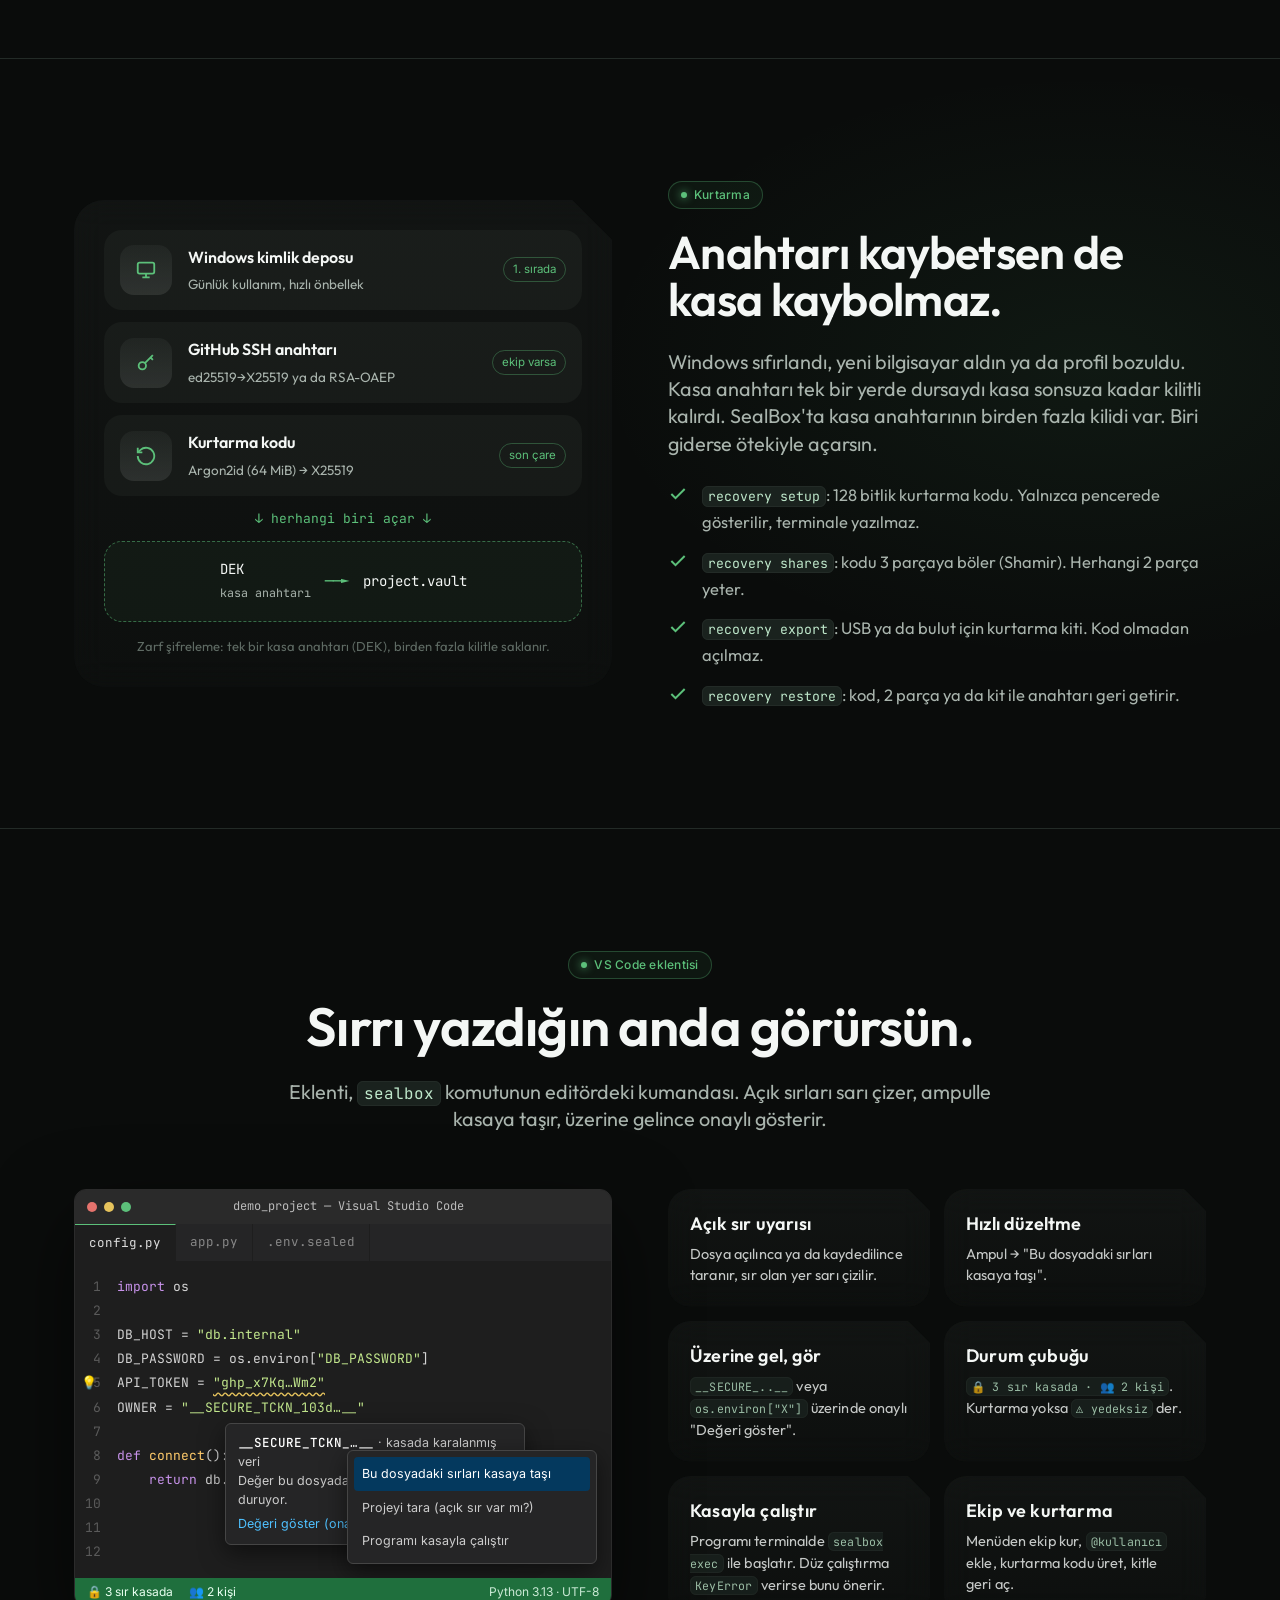
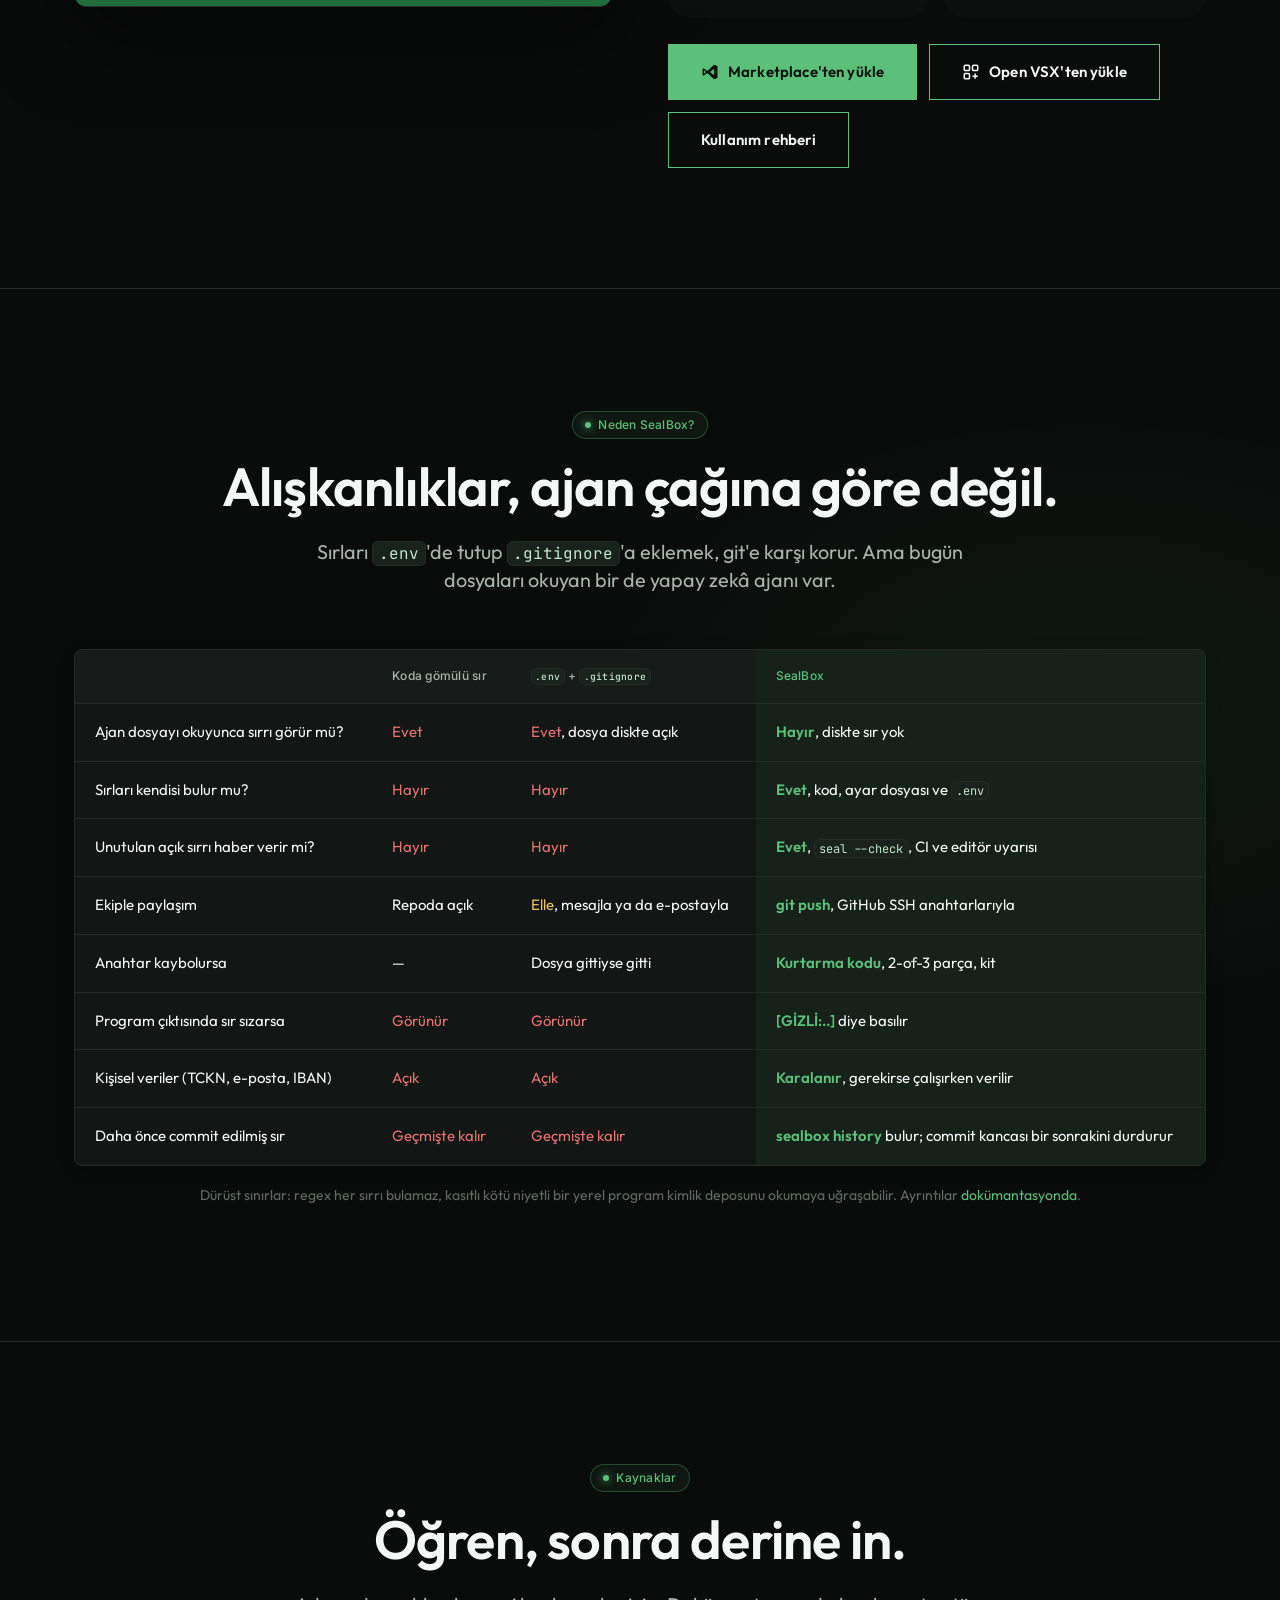
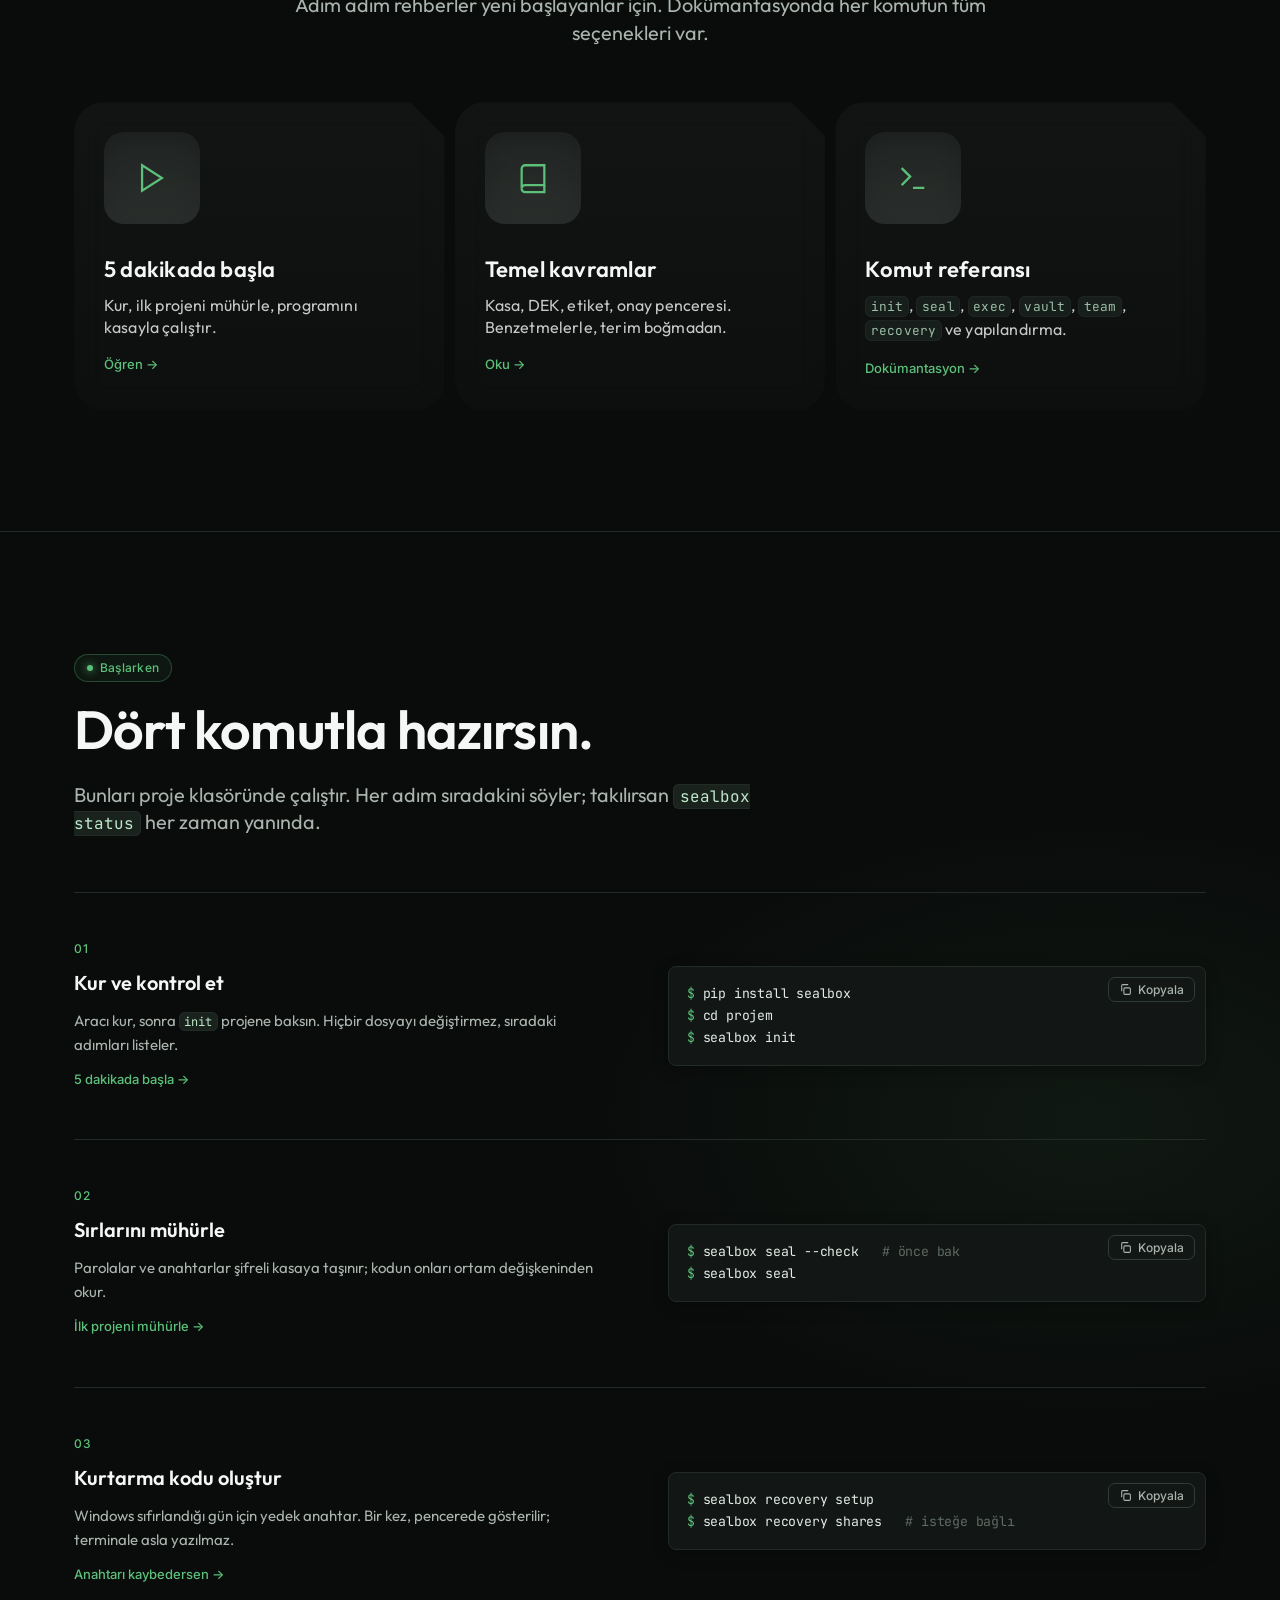
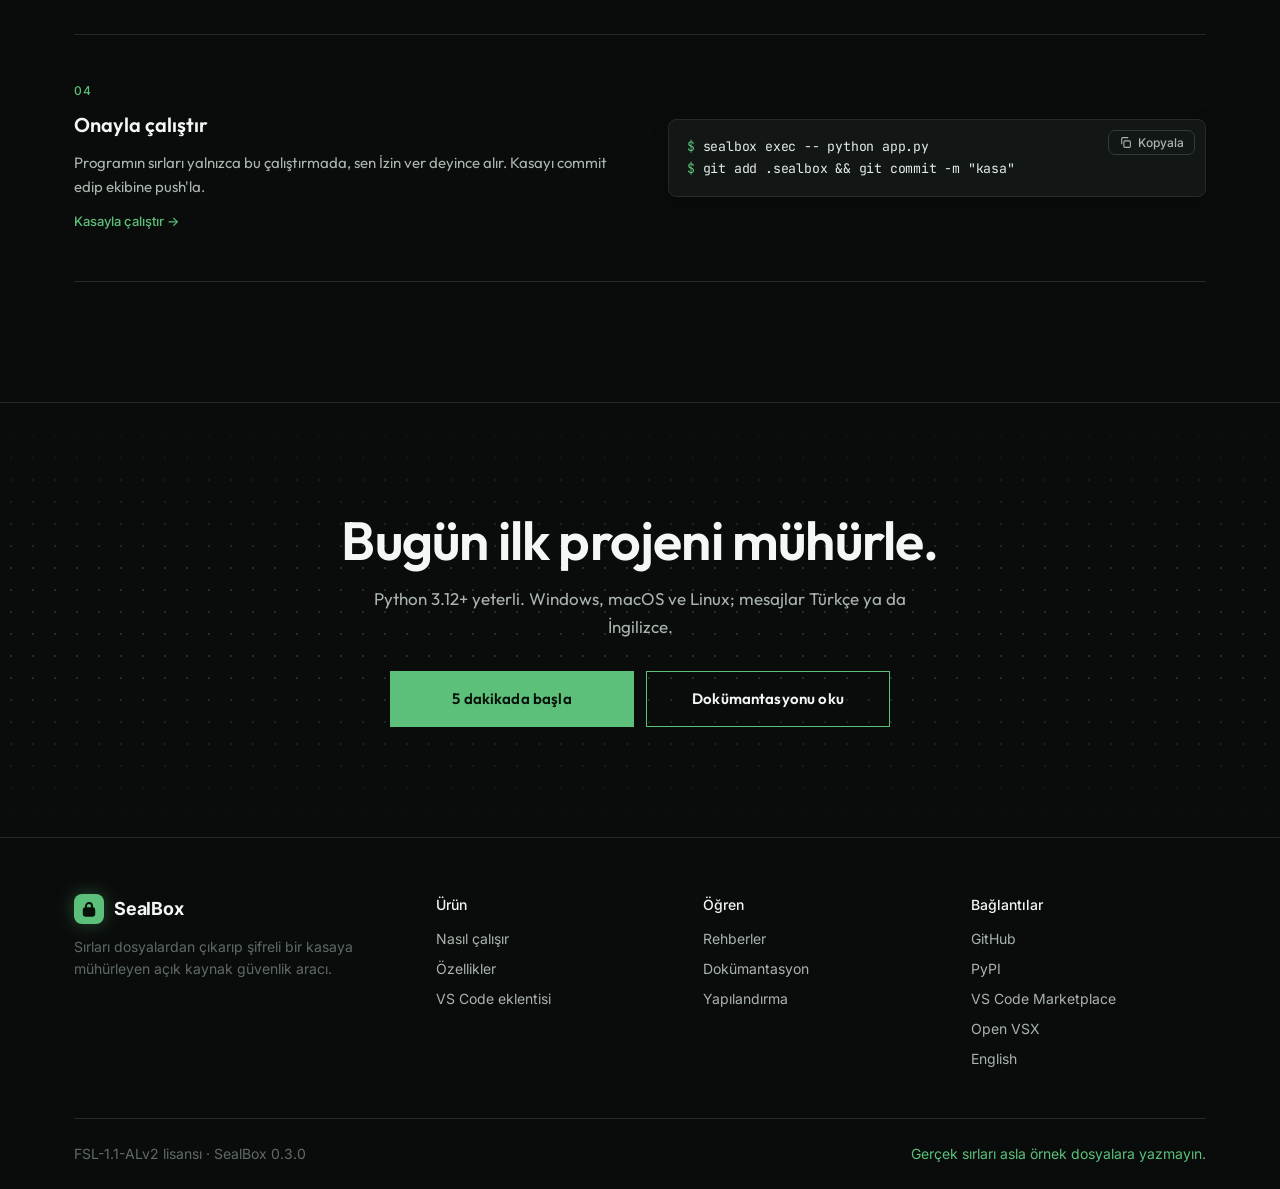
==== commit 9ce76e88: "hero" ====
--- a/tr/index.html
+++ b/tr/index.html
@@ -47,7 +47,7 @@
   <div class="wrap">
     <div class="hero-content">
       <span class="eyebrow"><span class="dot"></span>v0.3.0 · Python · JS/TS · Java</span>
-      <h1>Ajanın kodunu okusun, <span class="g">sırlarını değil</span>.</h1>
+      <h1 class="wordmark"><span class="g">SealBox</span></h1>
       <p class="lead">
         SealBox, projendeki parolaları, API anahtarlarını ve kişisel verileri bulur,
         dosyalardan çıkarıp şifreli bir kasaya kilitler. Claude Code, Copilot ya da Cursor
--- a/assets/style.css
+++ b/assets/style.css
@@ -709,3 +709,11 @@
 .nf-cards .card p { font-size: 15px; }
 footer.site .wrap:has(> .bottom:only-child) { display: block; }
 @media (max-width: 720px) { .nf-links { display: none; } }
+
+/* Hero: tek kelimelik büyük logo yazısı, hero metin sütununu tam doldurur */
+.hero h1.wordmark {
+  font-size: clamp(72px, 11.2vw, 156px); line-height: 0.92; letter-spacing: -0.045em;
+  margin: 0 0 22px -0.04em; white-space: nowrap;
+  text-shadow: 0 0 60px rgba(92,192,122,0.25), 0 2px 24px rgba(0,0,0,0.7);
+}
+@media (max-width: 720px) { .hero h1.wordmark { font-size: clamp(56px, 19vw, 96px); } }
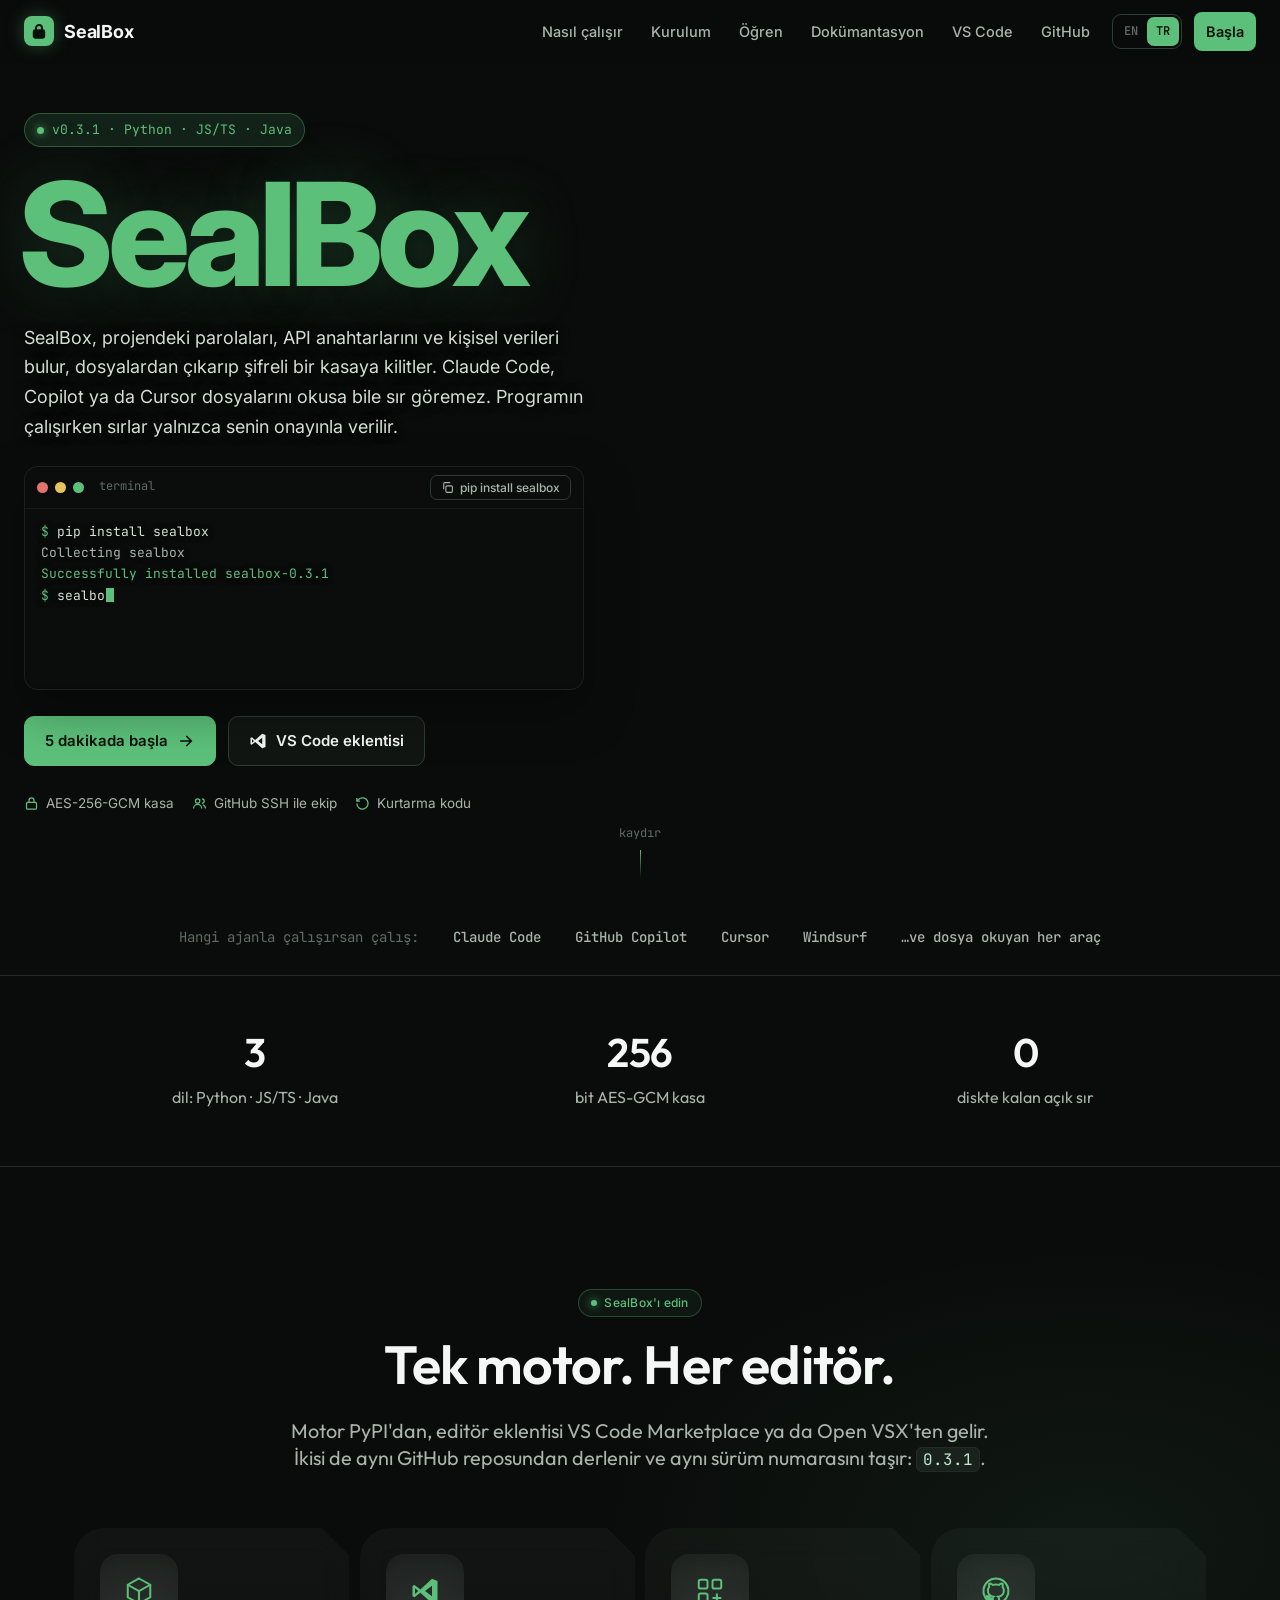
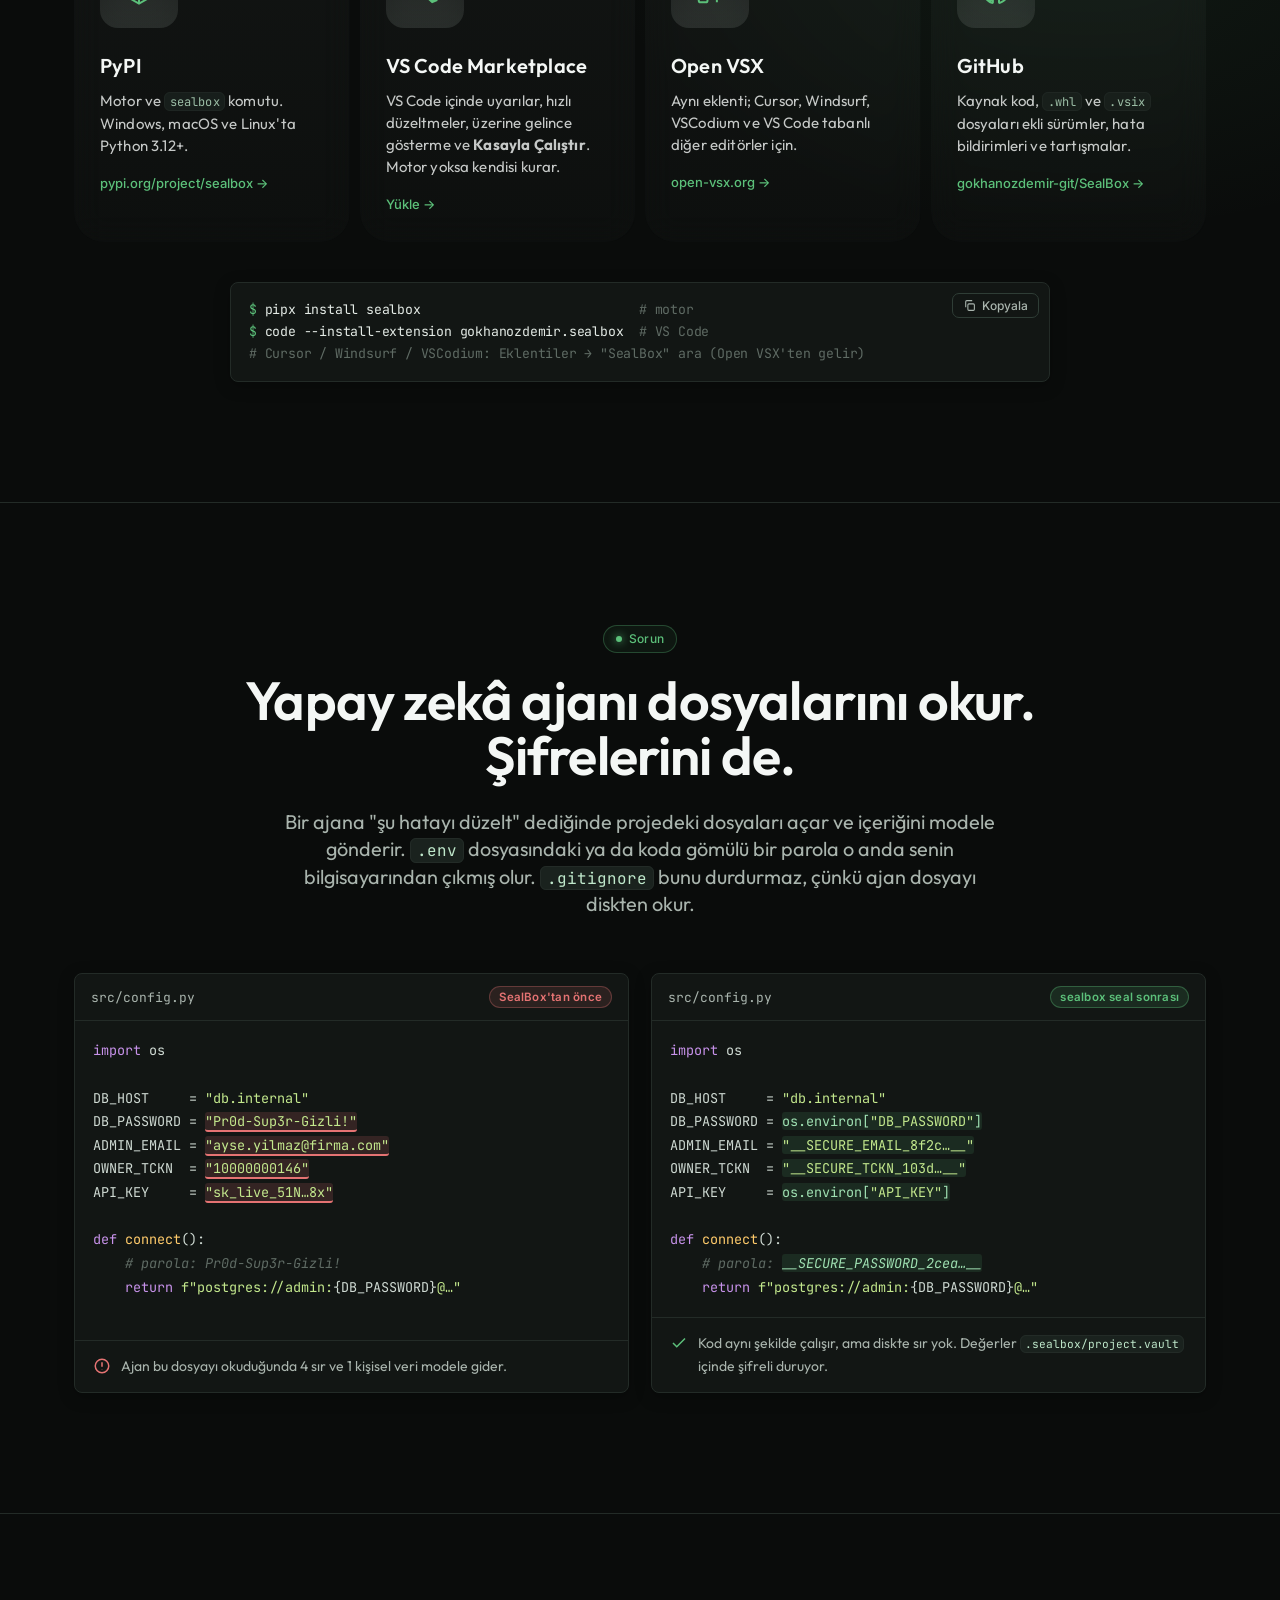
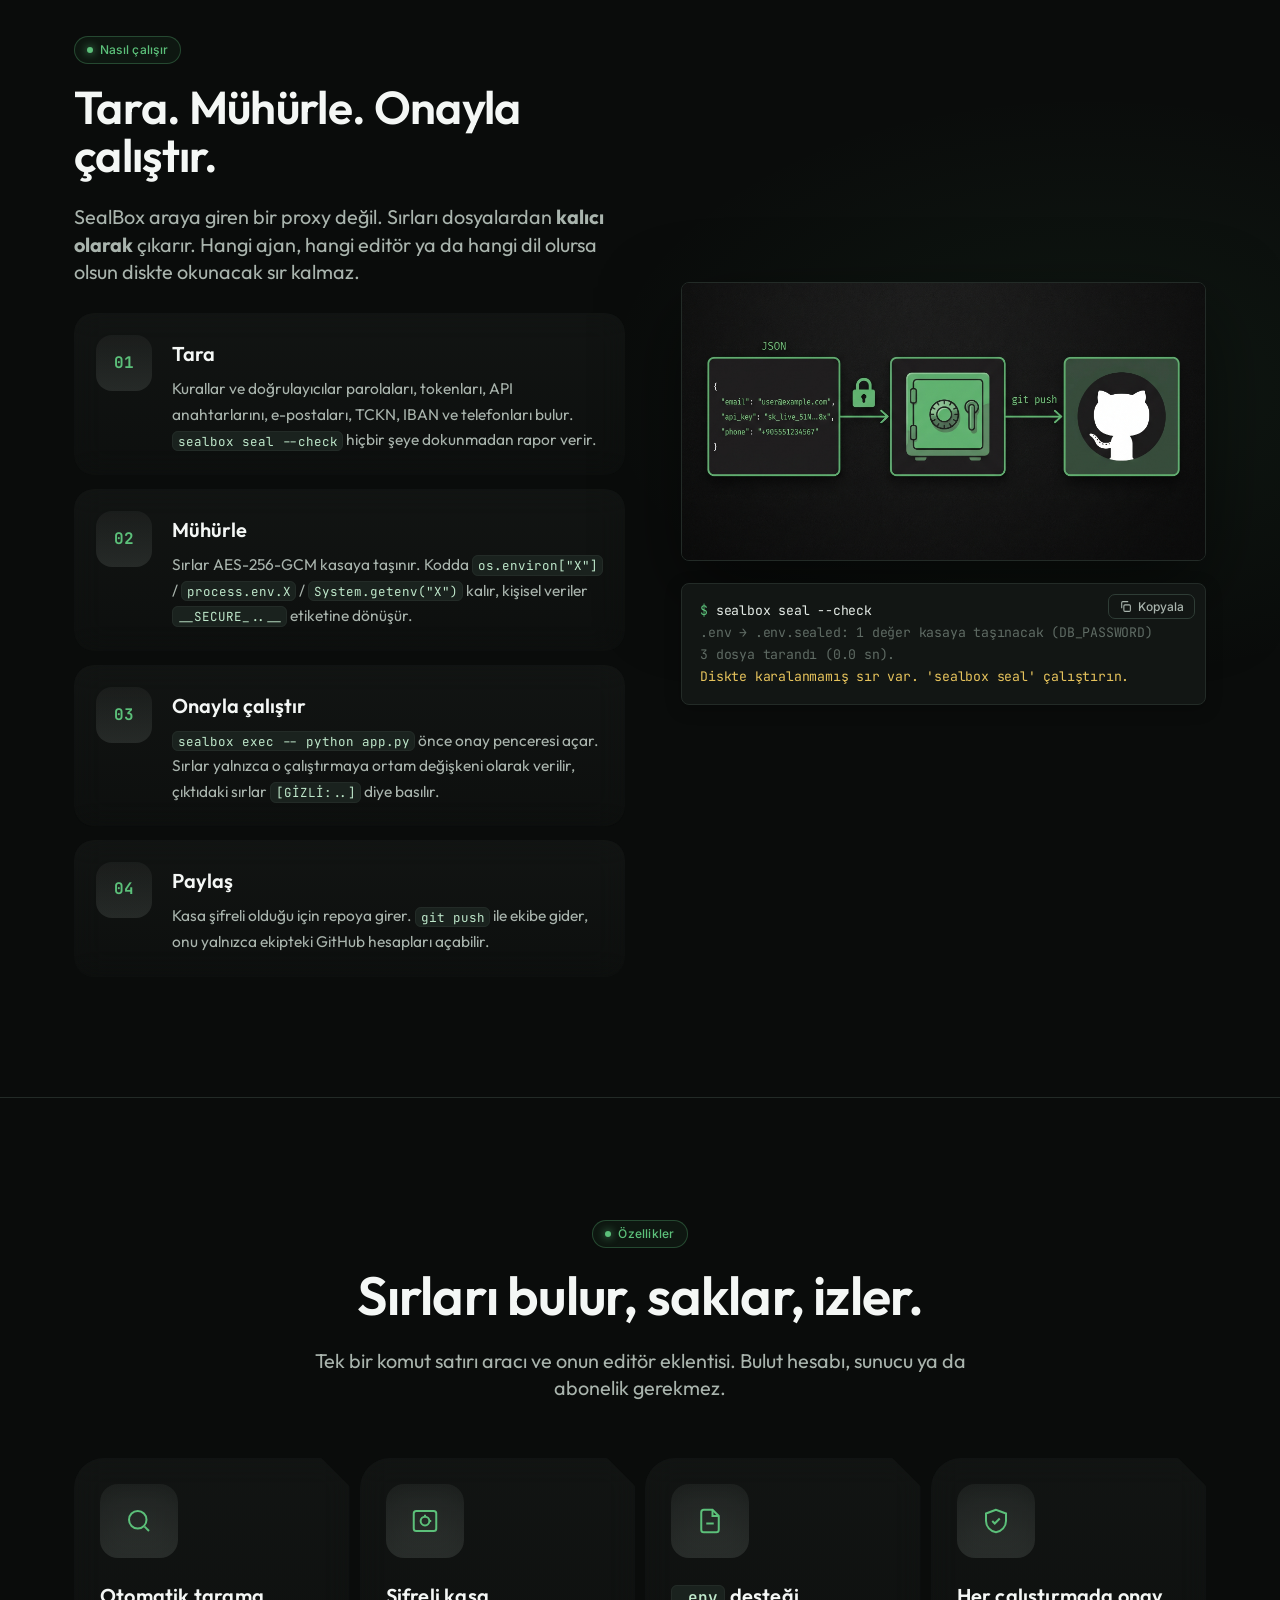
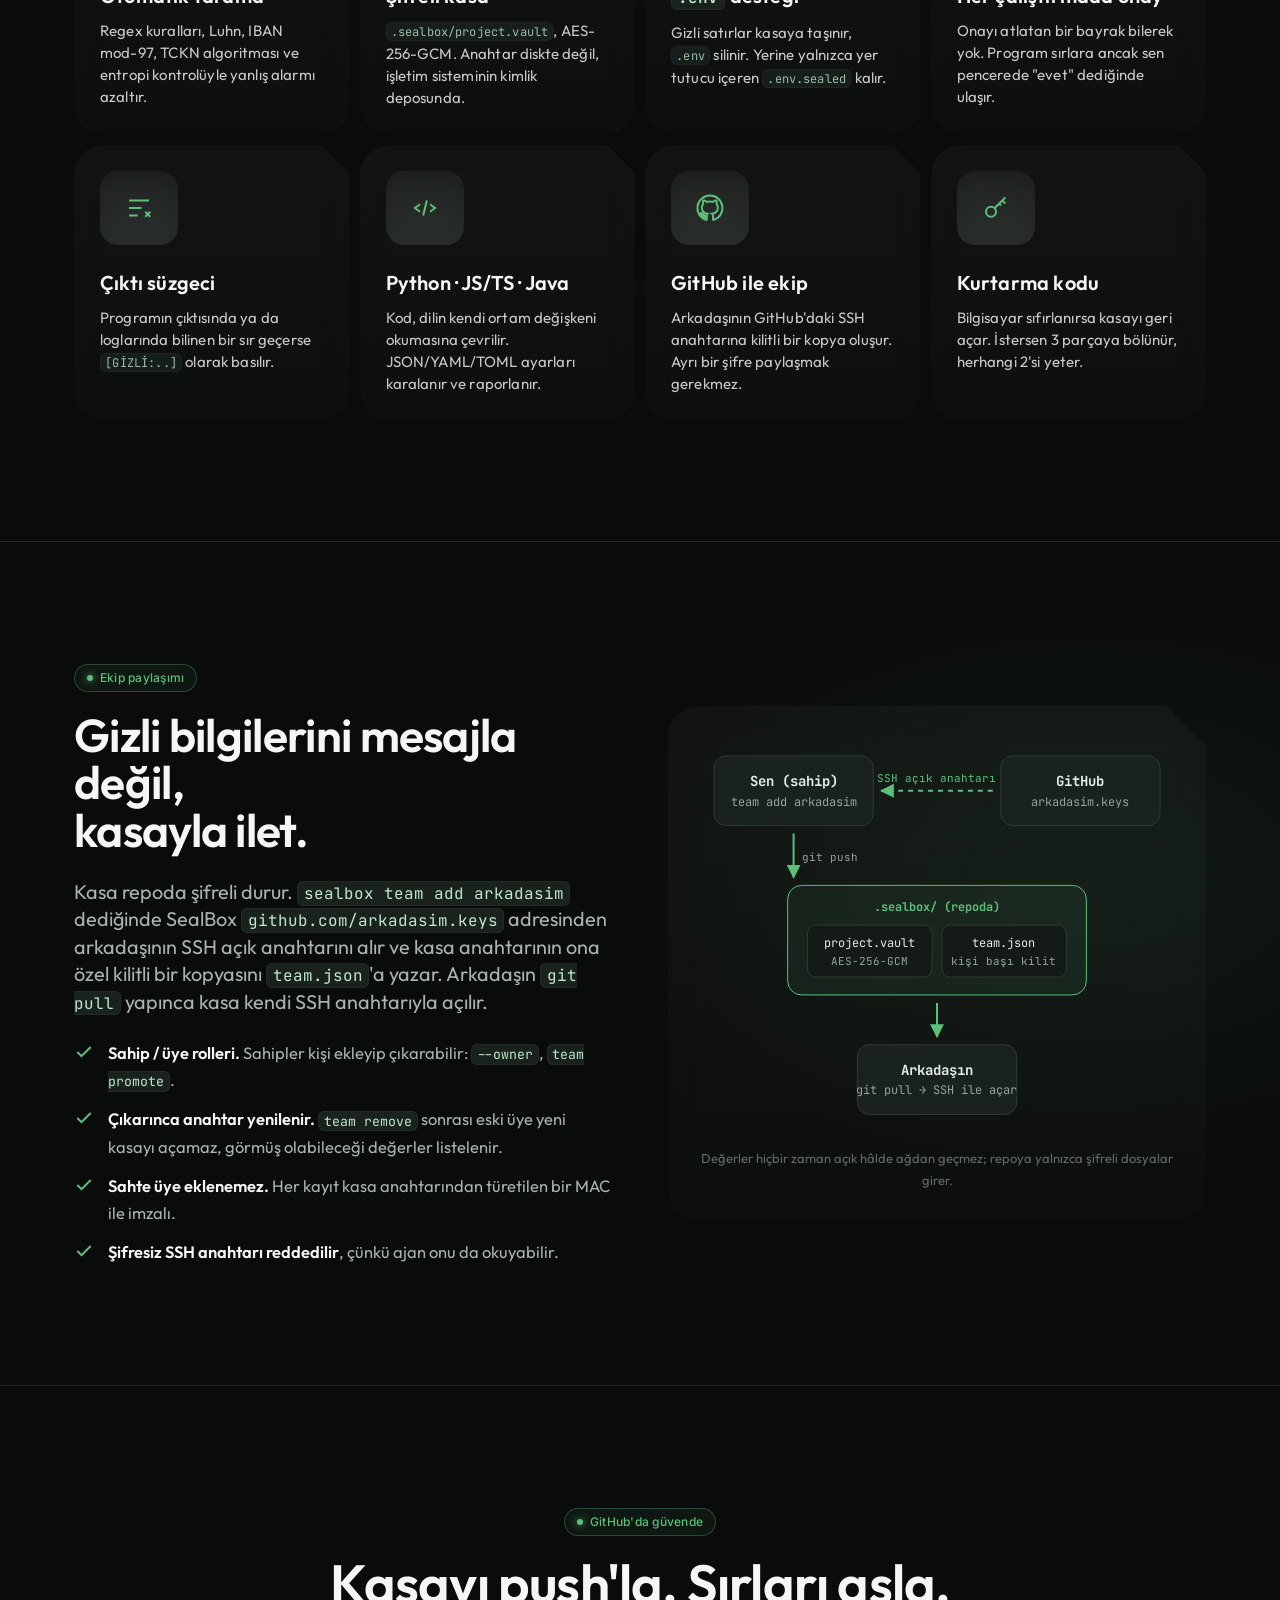
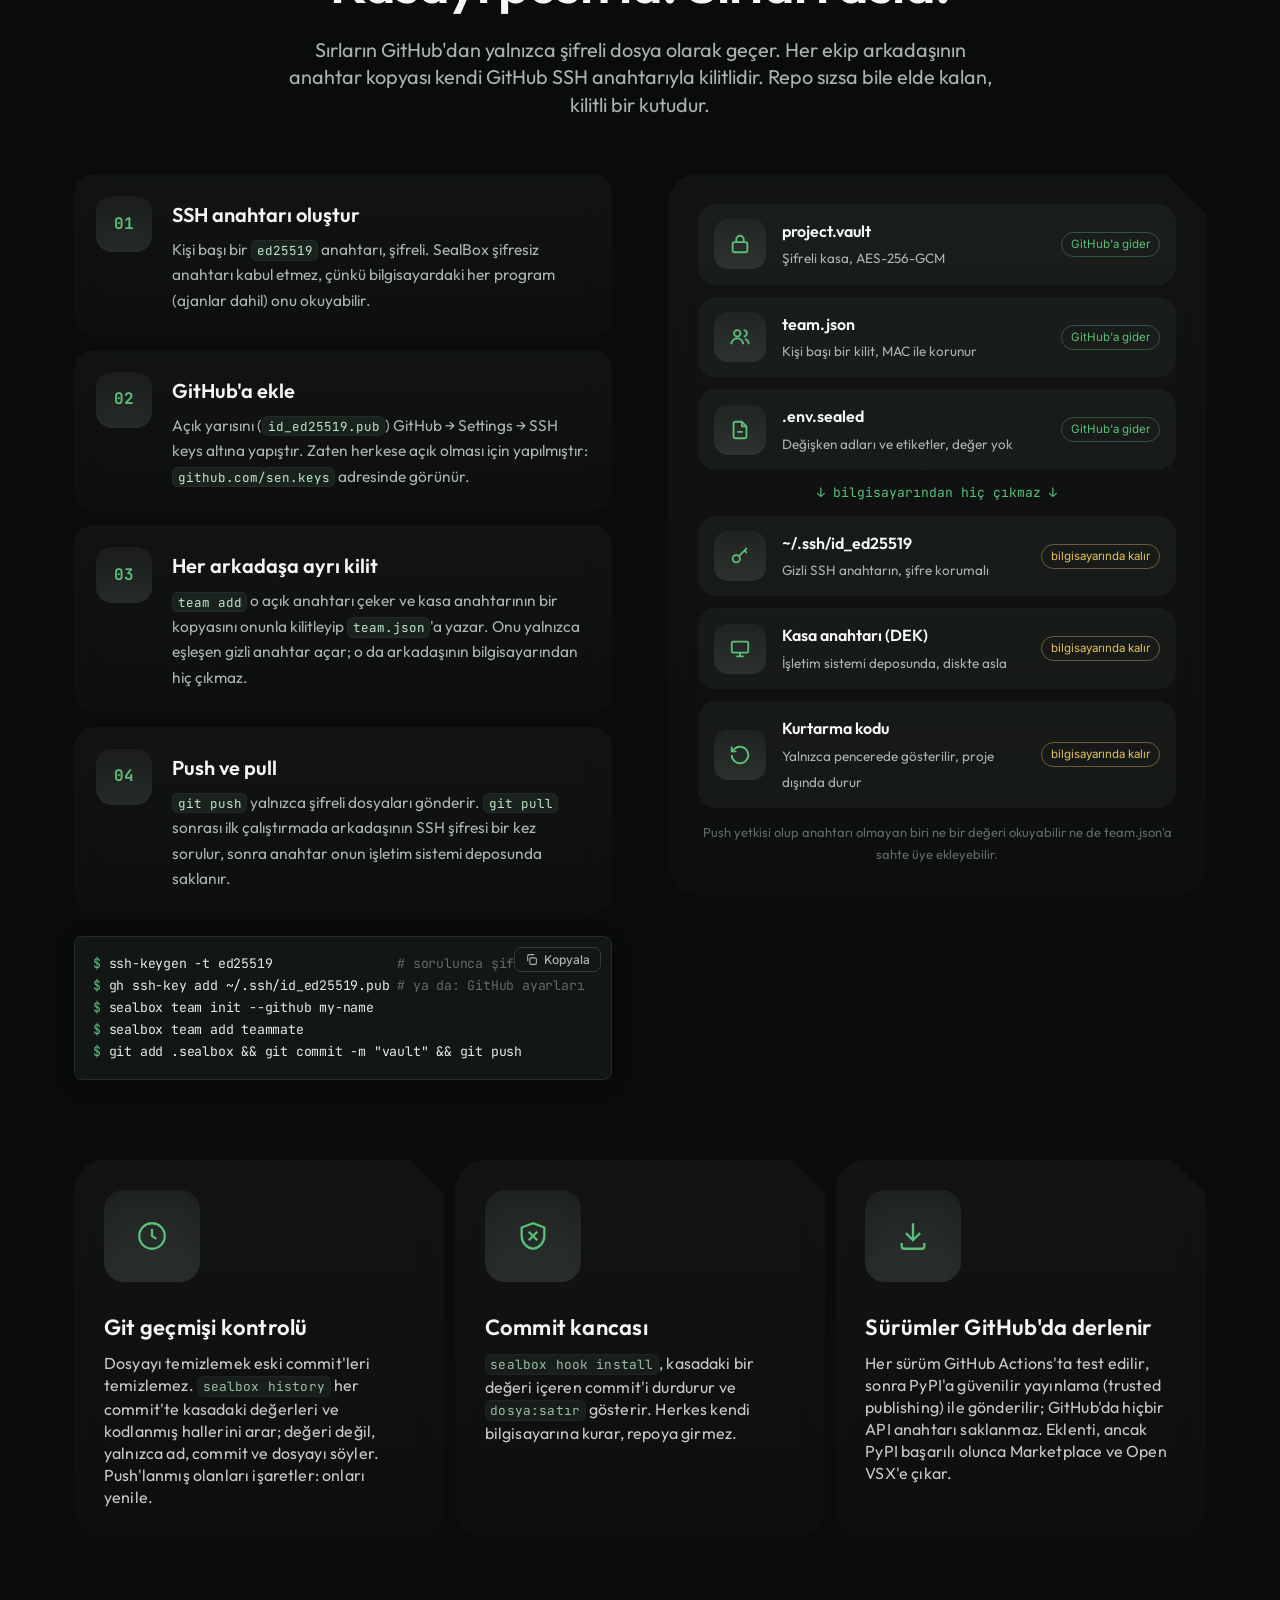
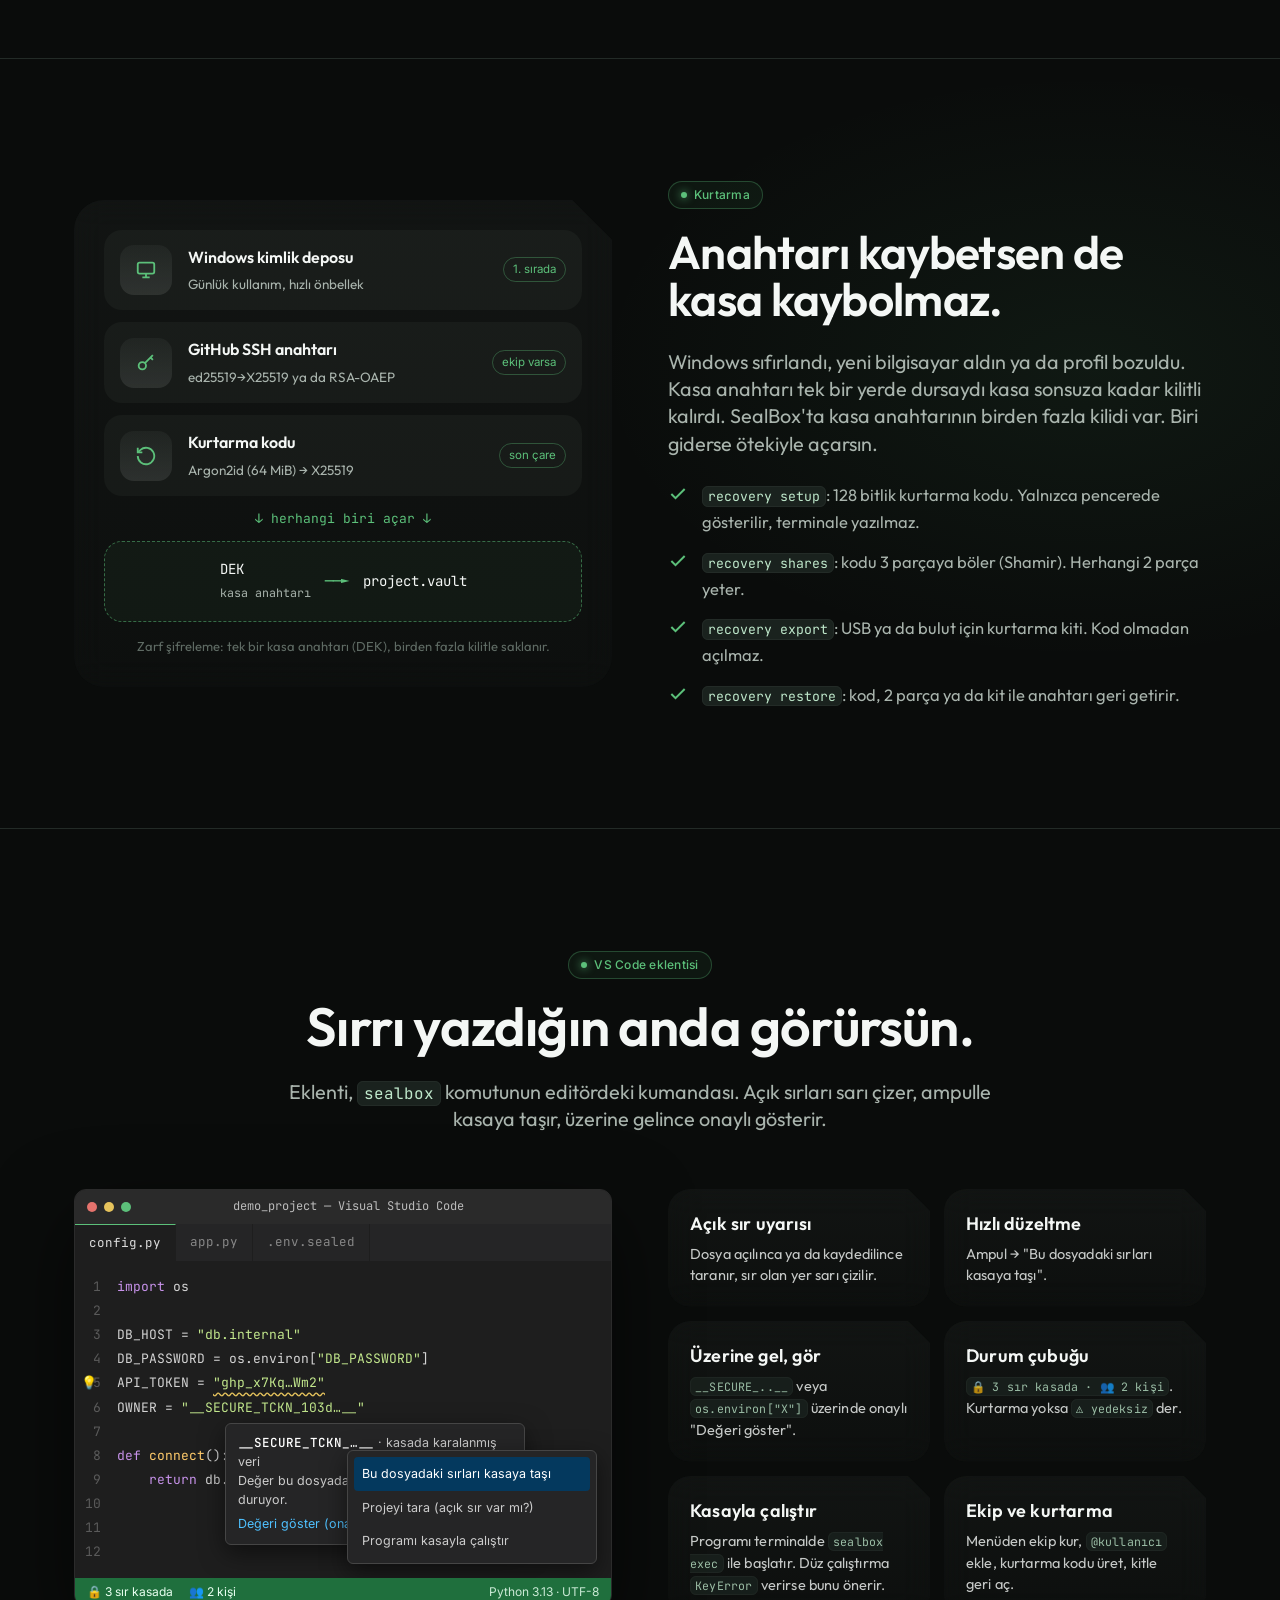
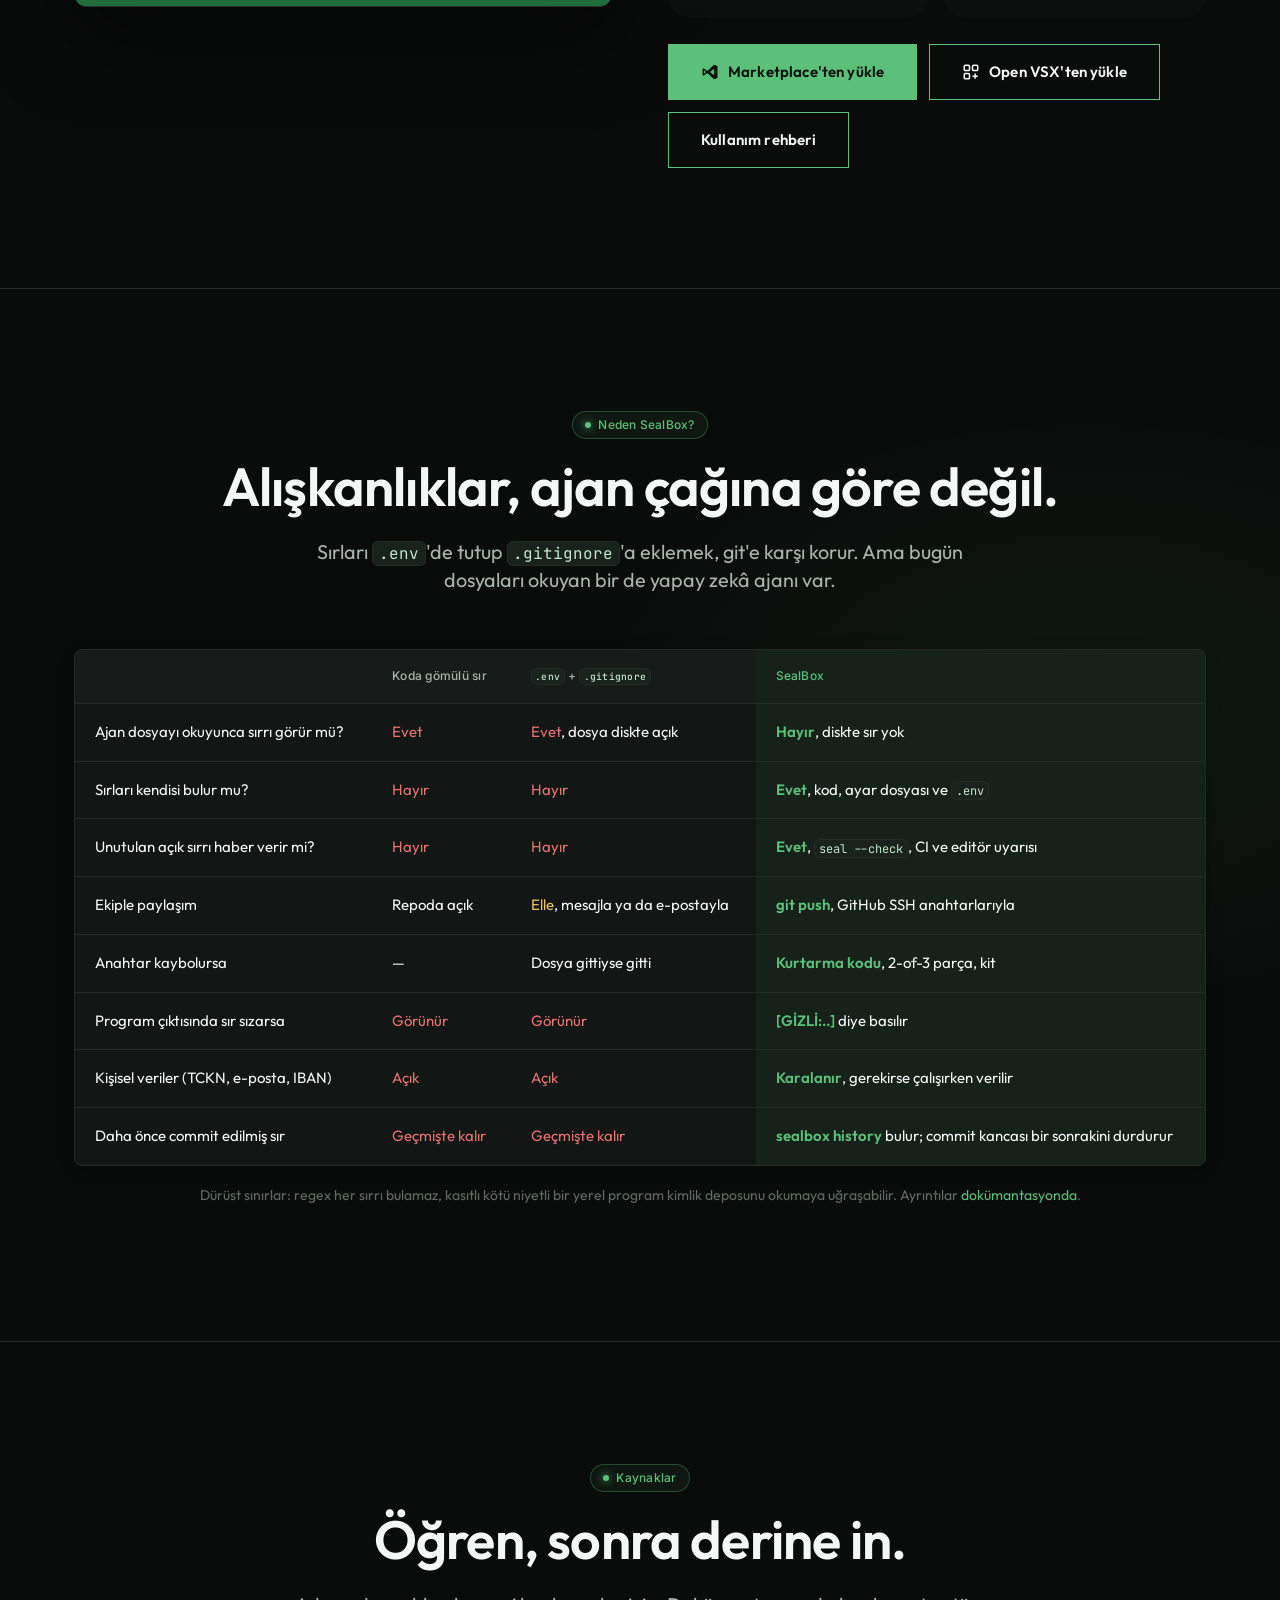
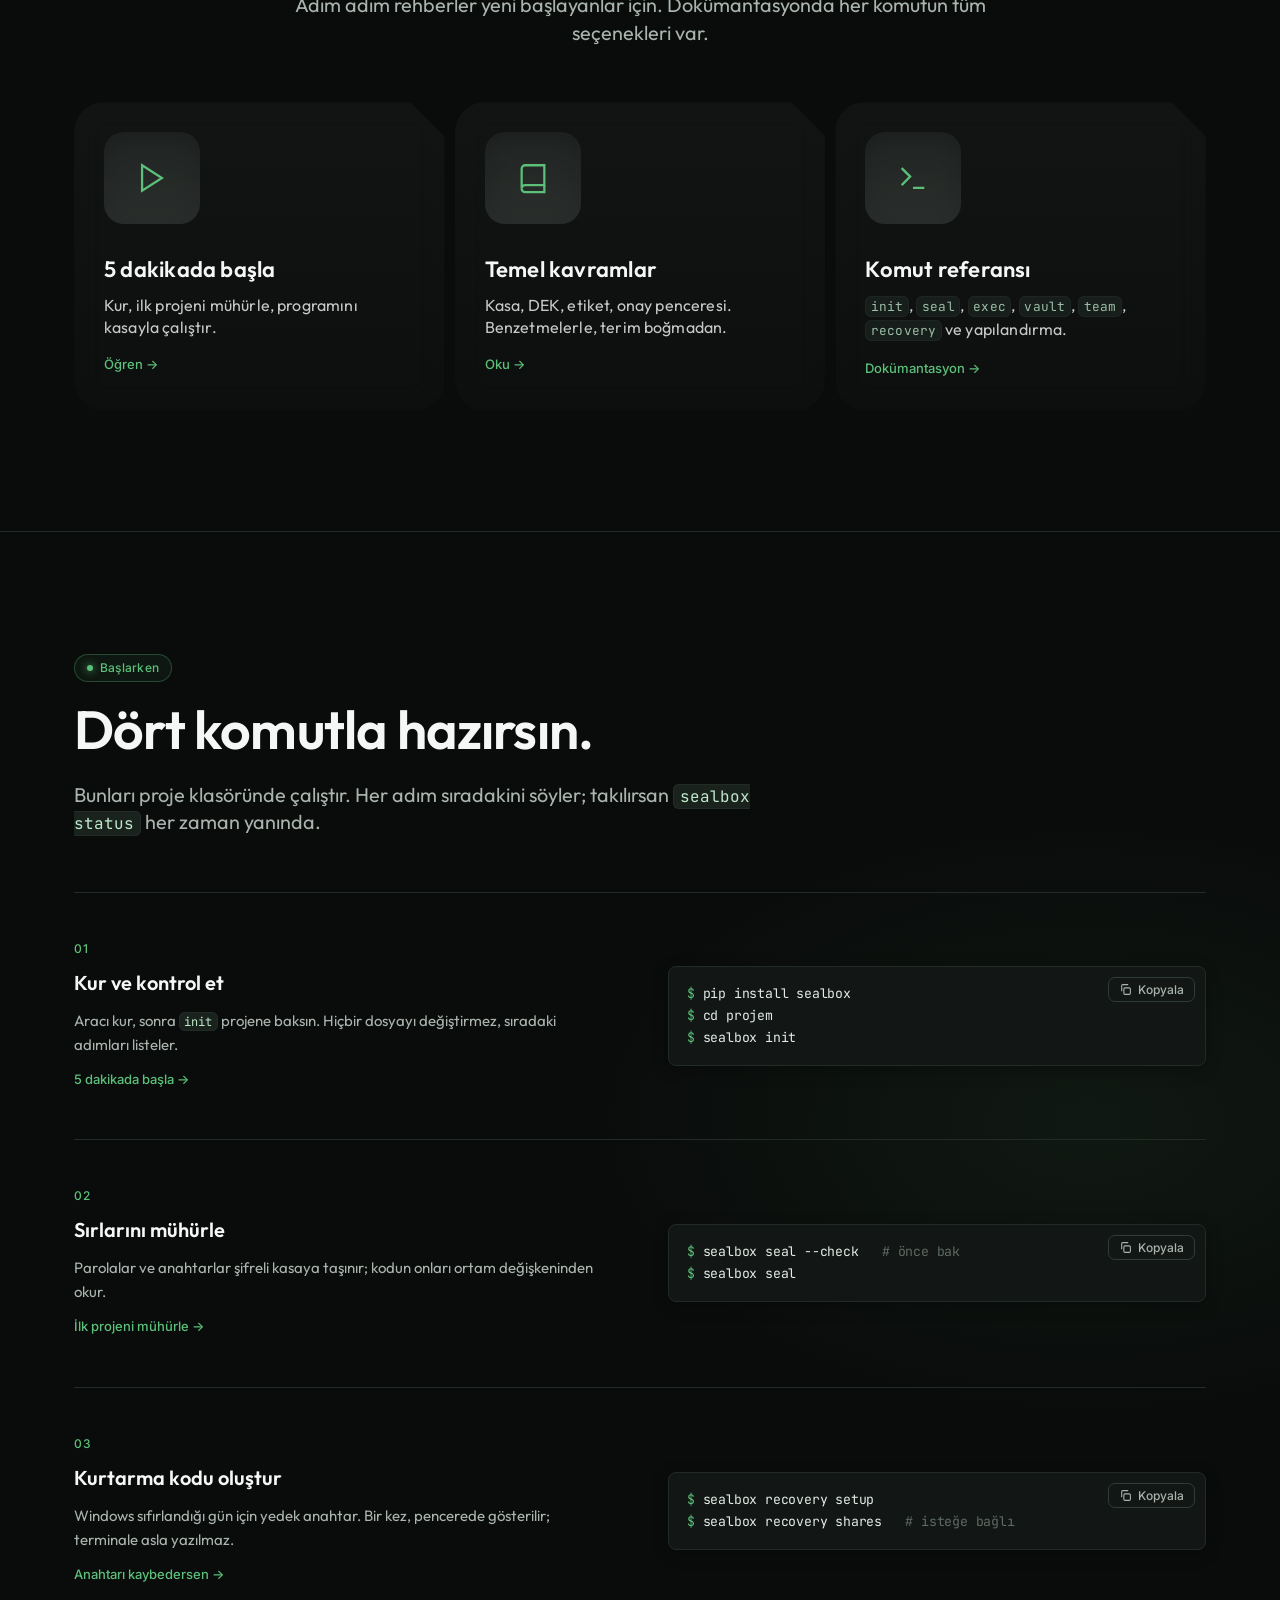
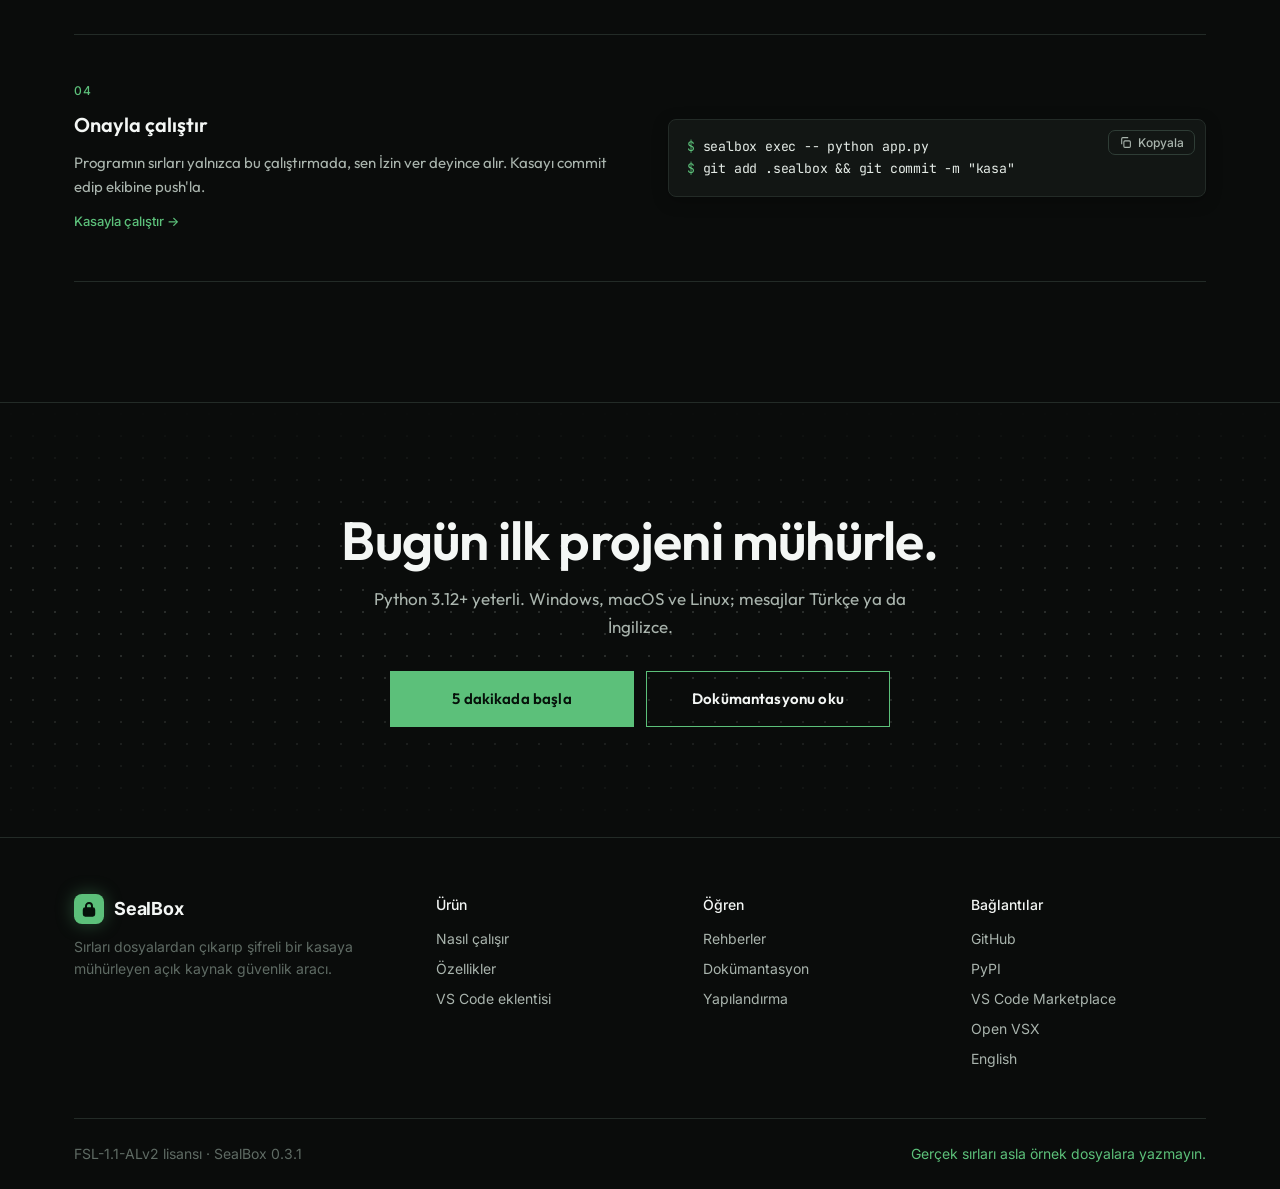
==== commit 04dc9b72: "version" ====
--- a/tr/index.html
+++ b/tr/index.html
@@ -46,7 +46,7 @@
   </video>
   <div class="wrap">
     <div class="hero-content">
-      <span class="eyebrow"><span class="dot"></span>v0.3.0 · Python · JS/TS · Java</span>
+      <span class="eyebrow"><span class="dot"></span>v0.3.1 · Python · JS/TS · Java</span>
       <h1 class="wordmark"><span class="g">SealBox</span></h1>
       <p class="lead">
         SealBox, projendeki parolaları, API anahtarlarını ve kişisel verileri bulur,
@@ -102,7 +102,7 @@
     <div class="center reveal">
       <p class="kicker">SealBox'ı edin</p>
       <h2 class="title">Tek motor. Her editör.</h2>
-      <p class="sub">Motor PyPI'dan, editör eklentisi VS Code Marketplace ya da Open VSX'ten gelir. İkisi de aynı GitHub reposundan derlenir ve aynı sürüm numarasını taşır: <code>0.3.0</code>.</p>
+      <p class="sub">Motor PyPI'dan, editör eklentisi VS Code Marketplace ya da Open VSX'ten gelir. İkisi de aynı GitHub reposundan derlenir ve aynı sürüm numarasını taşır: <code>0.3.1</code>.</p>
     </div>
     <div class="grid g4">
       <a class="card reveal" href="https://pypi.org/project/sealbox/" target="_blank" rel="noopener">
@@ -732,7 +732,7 @@
         <li><a class="lang" href="../index.html" hreflang="en" lang="en">English</a></li>
       </ul>
     </div>
-    <div class="bottom"><span>FSL-1.1-ALv2 lisansı · SealBox 0.3.0</span><span>Gerçek sırları asla örnek dosyalara yazmayın.</span></div>
+    <div class="bottom"><span>FSL-1.1-ALv2 lisansı · SealBox 0.3.1</span><span>Gerçek sırları asla örnek dosyalara yazmayın.</span></div>
   </div>
 </footer>
 
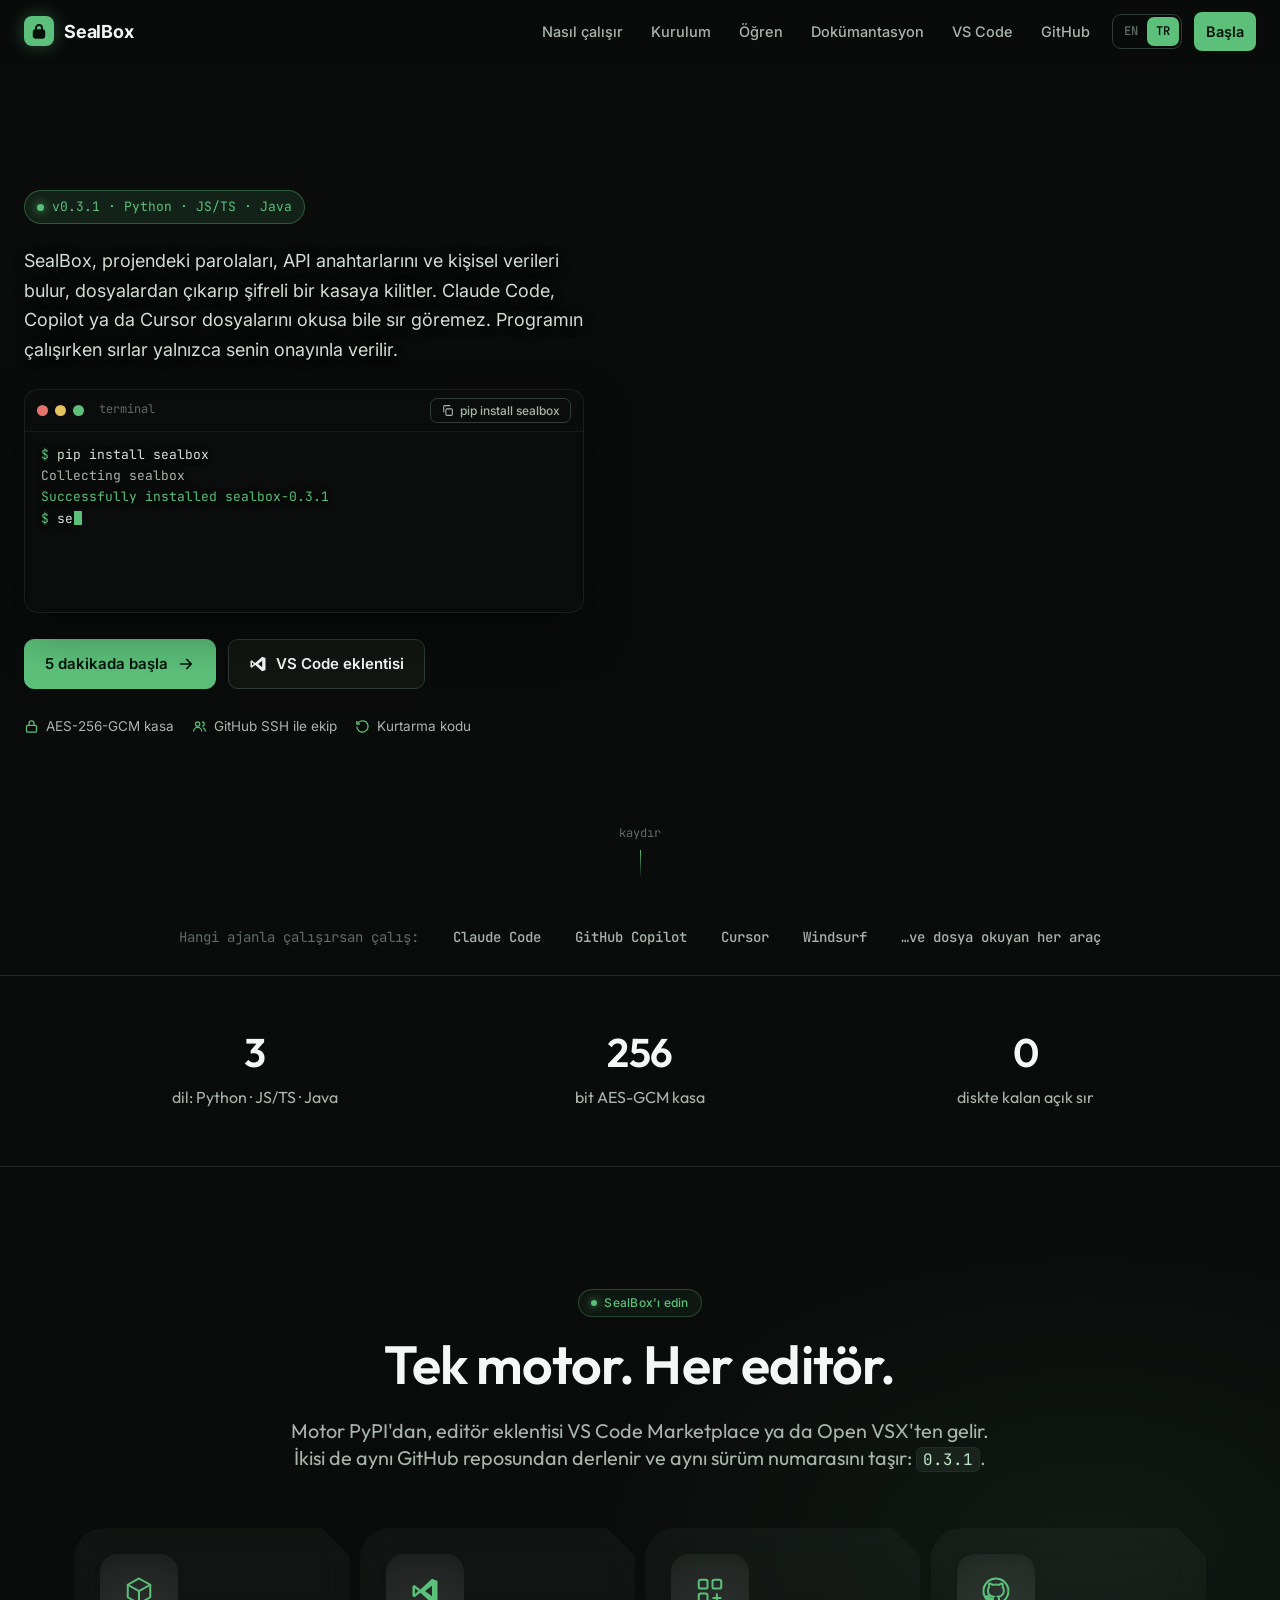
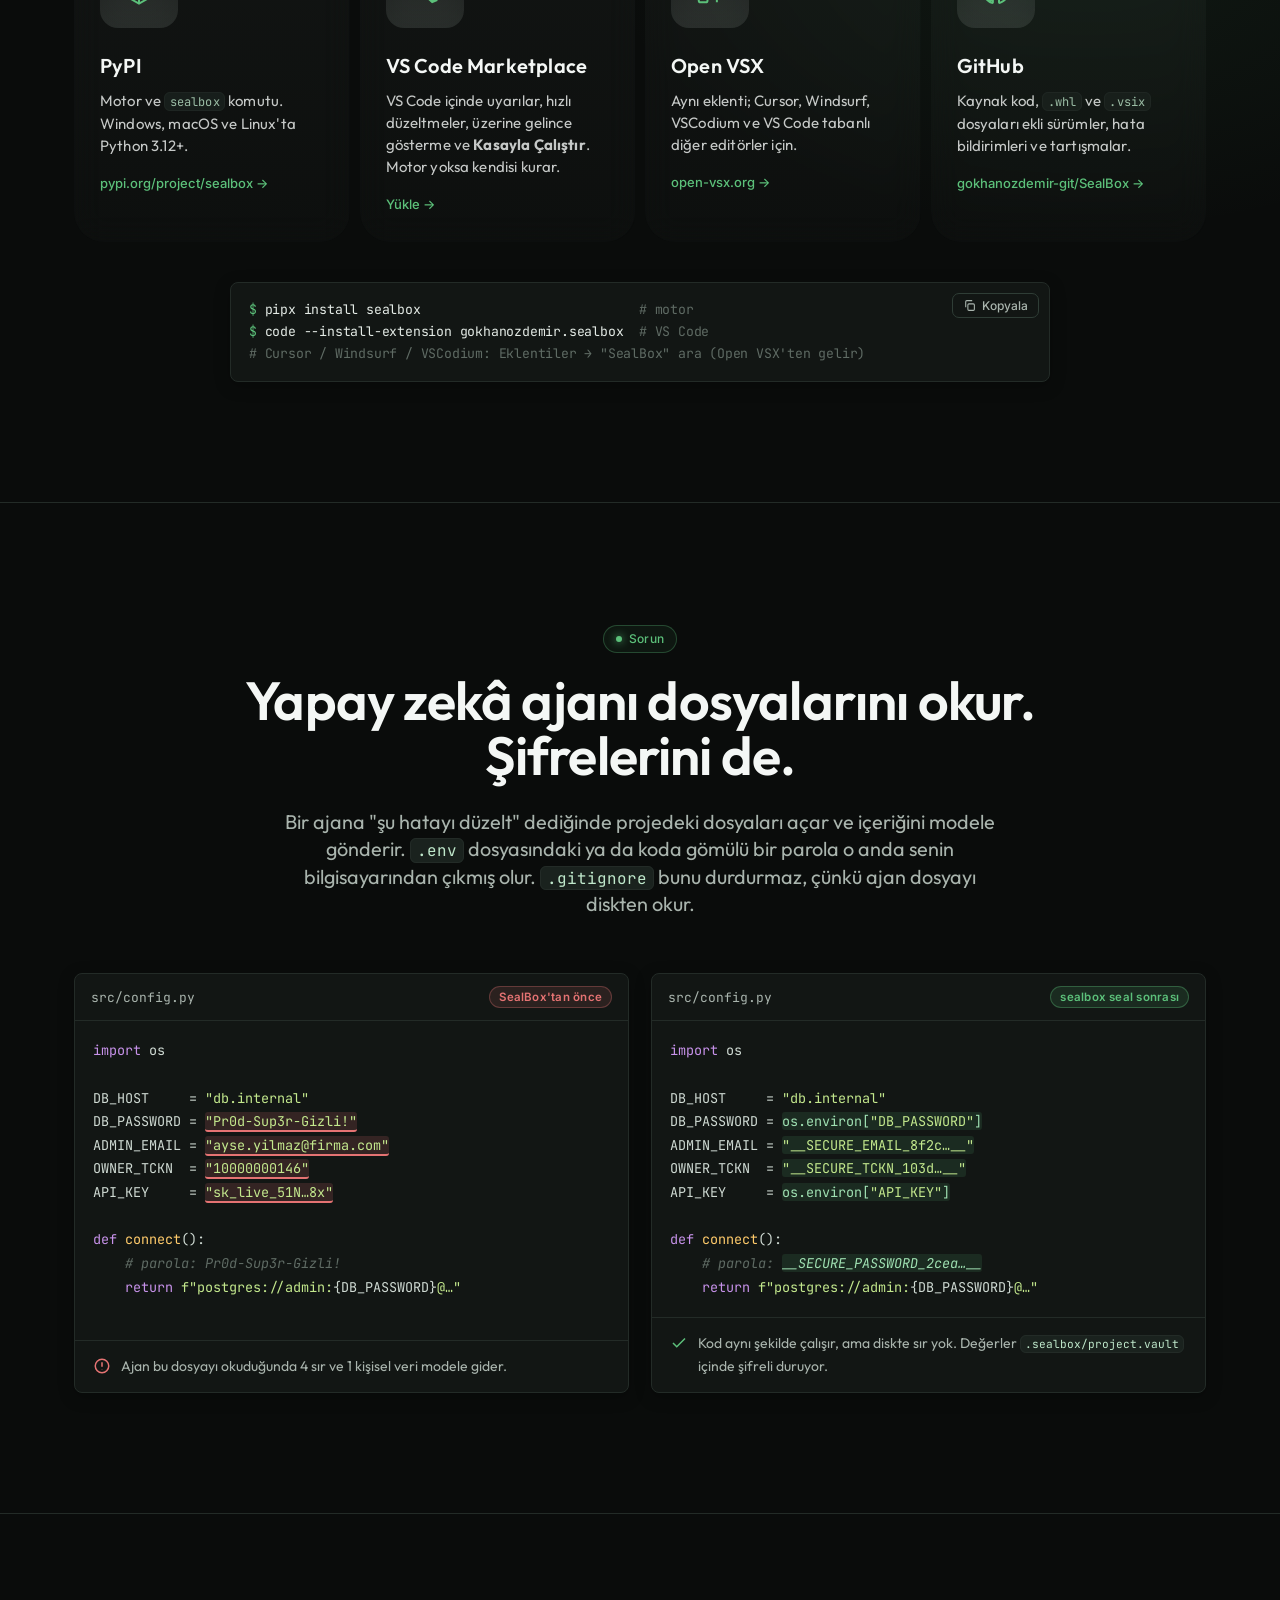
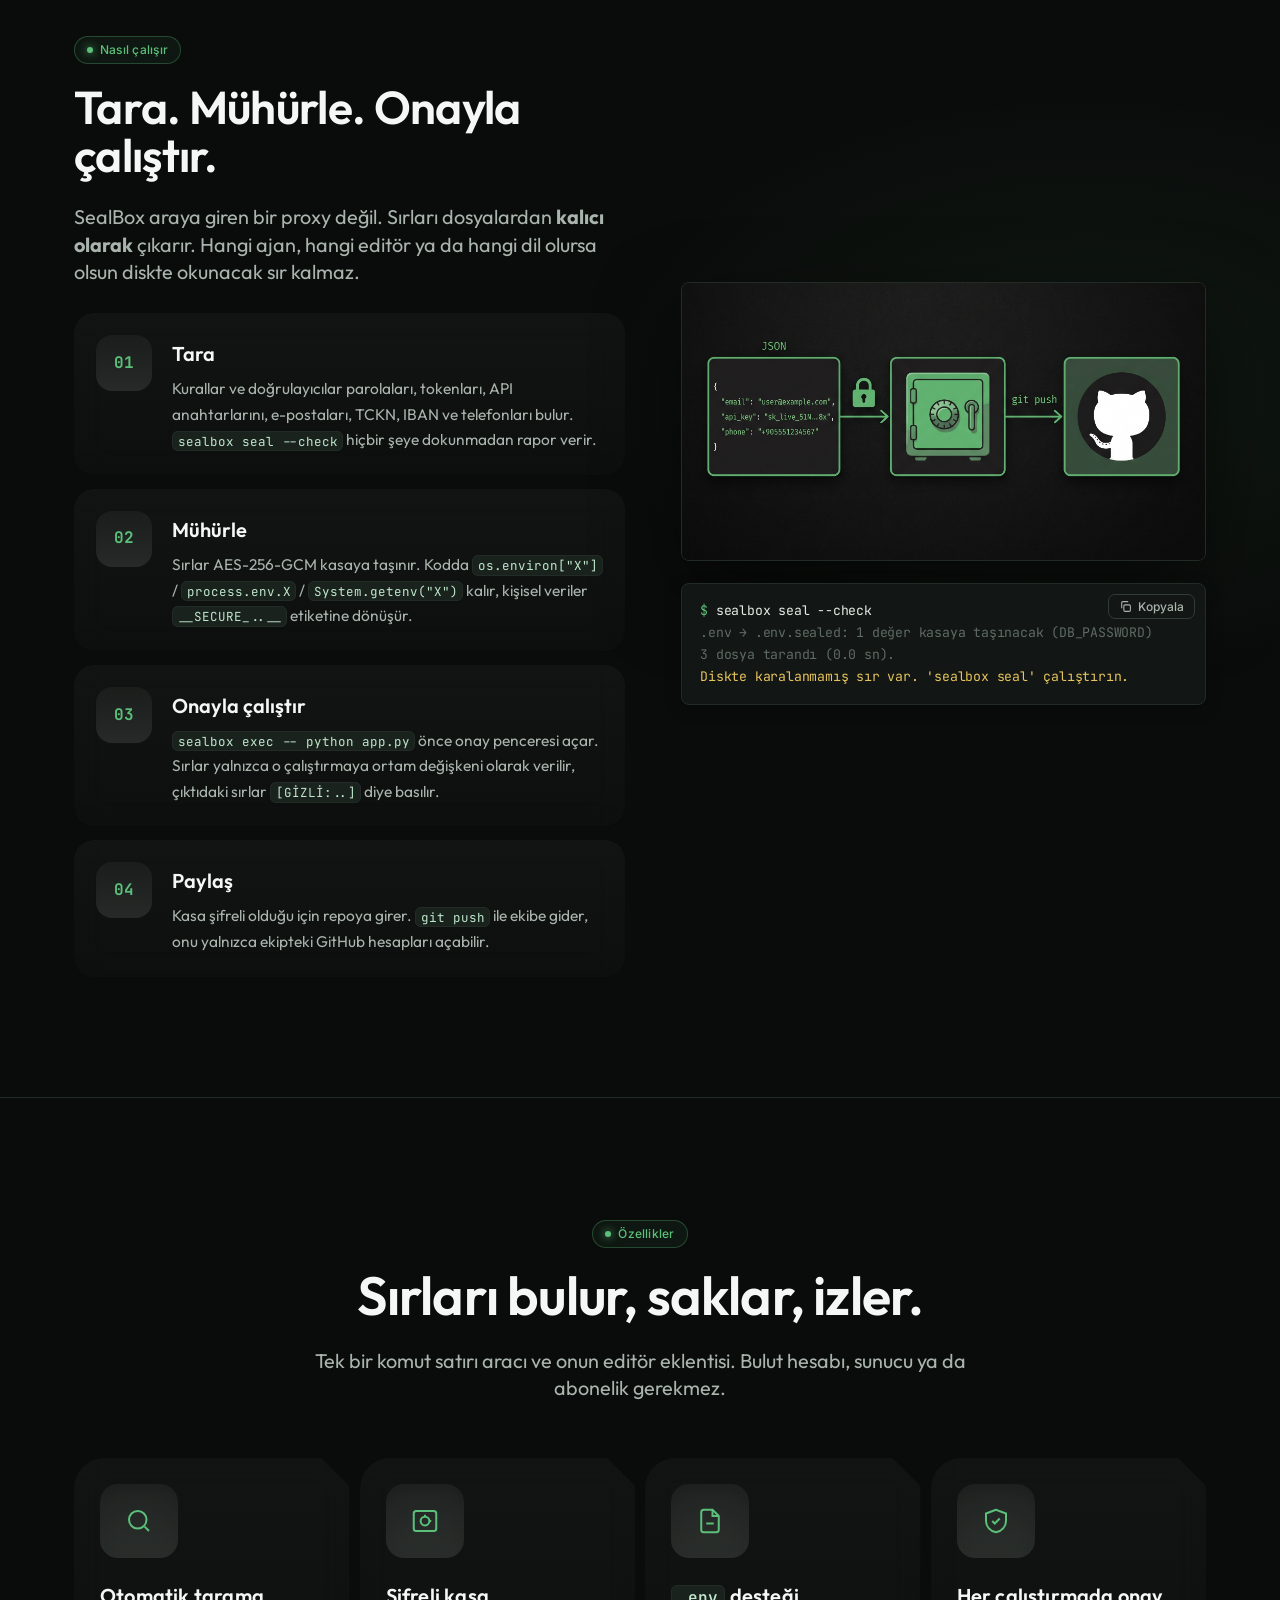
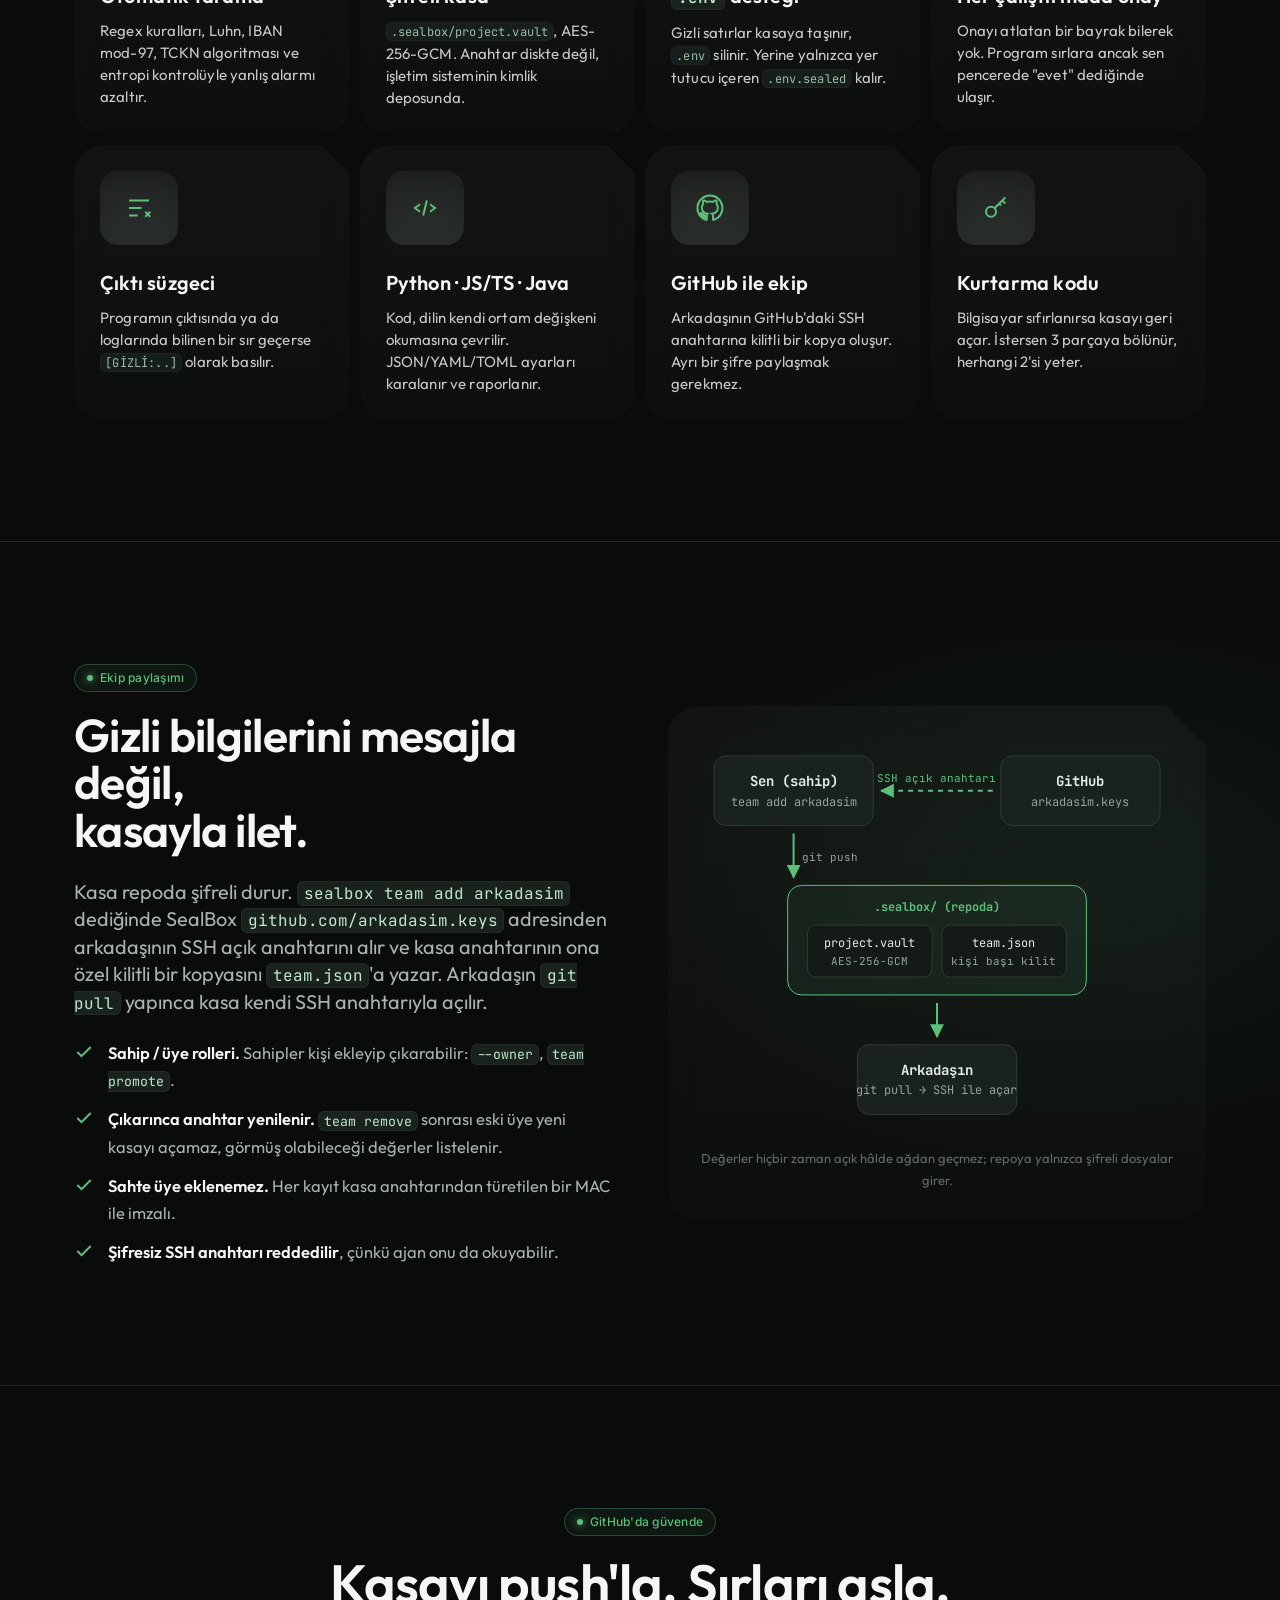
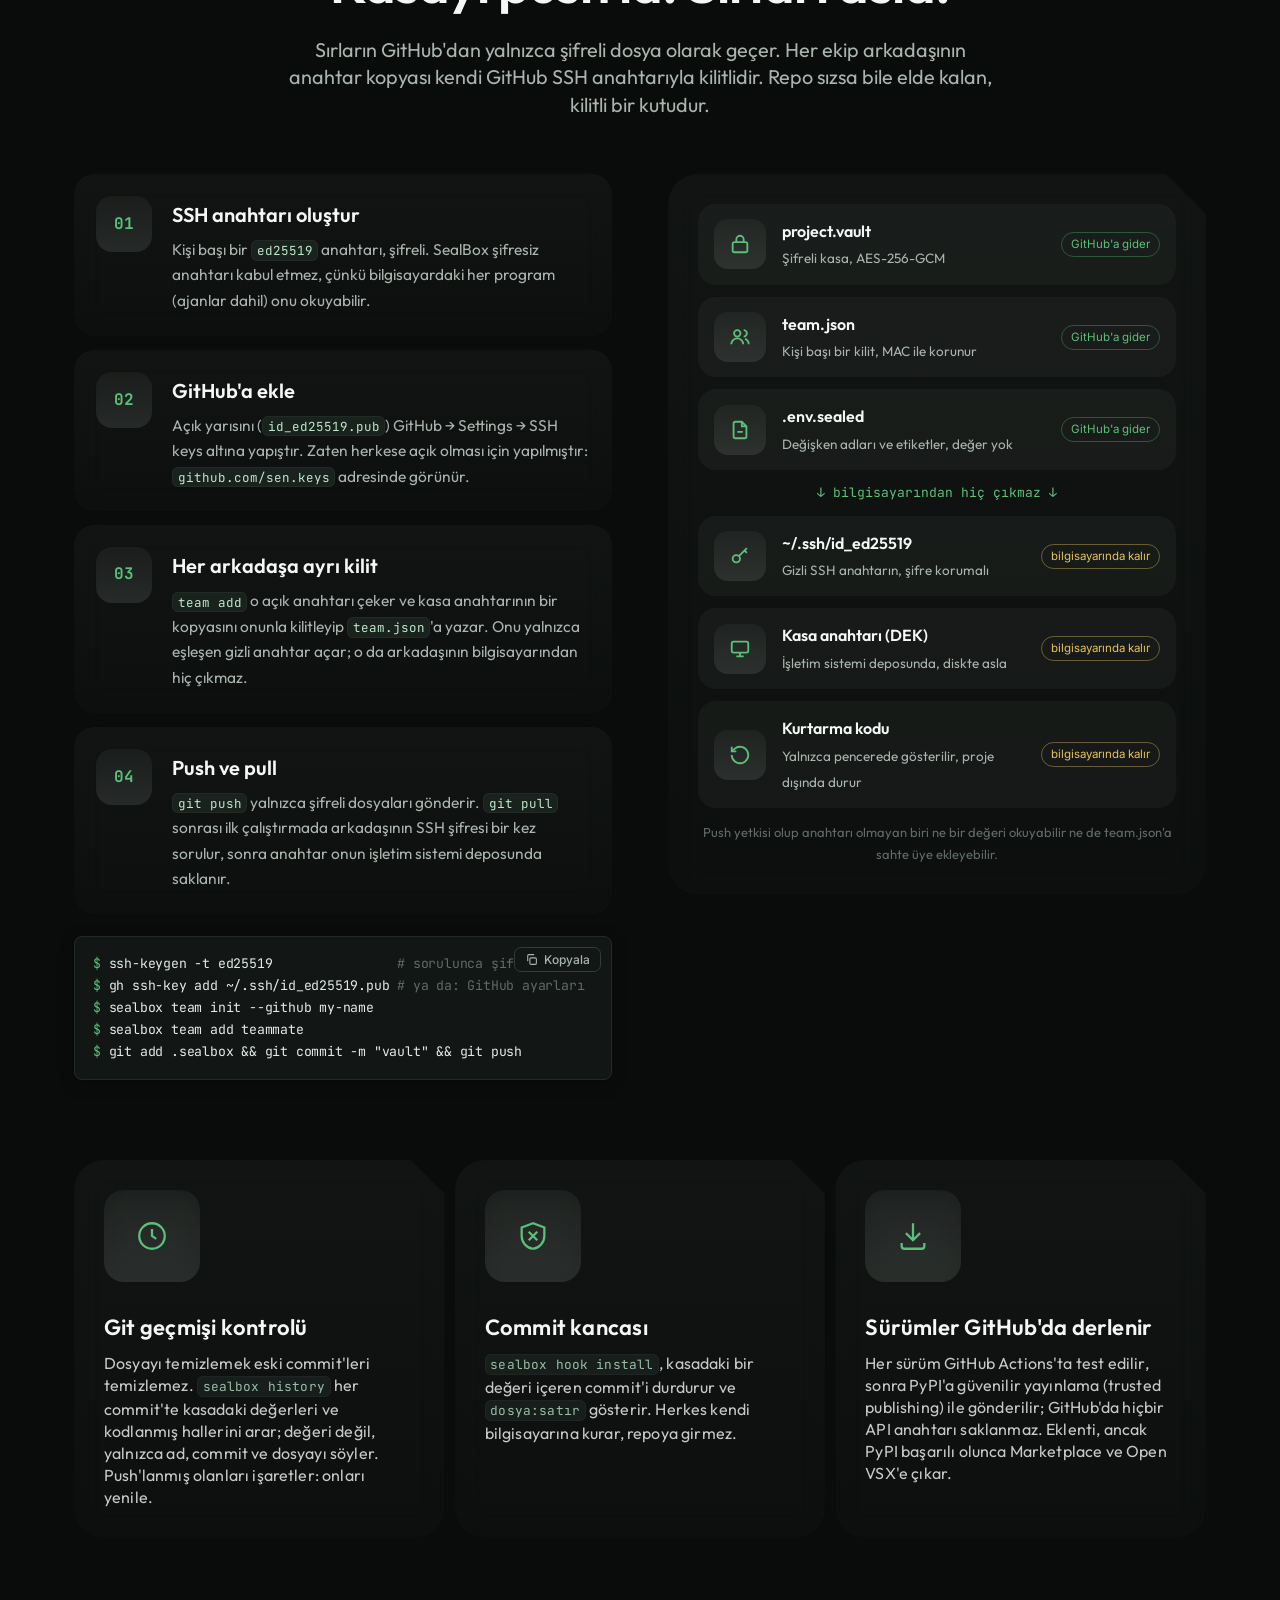
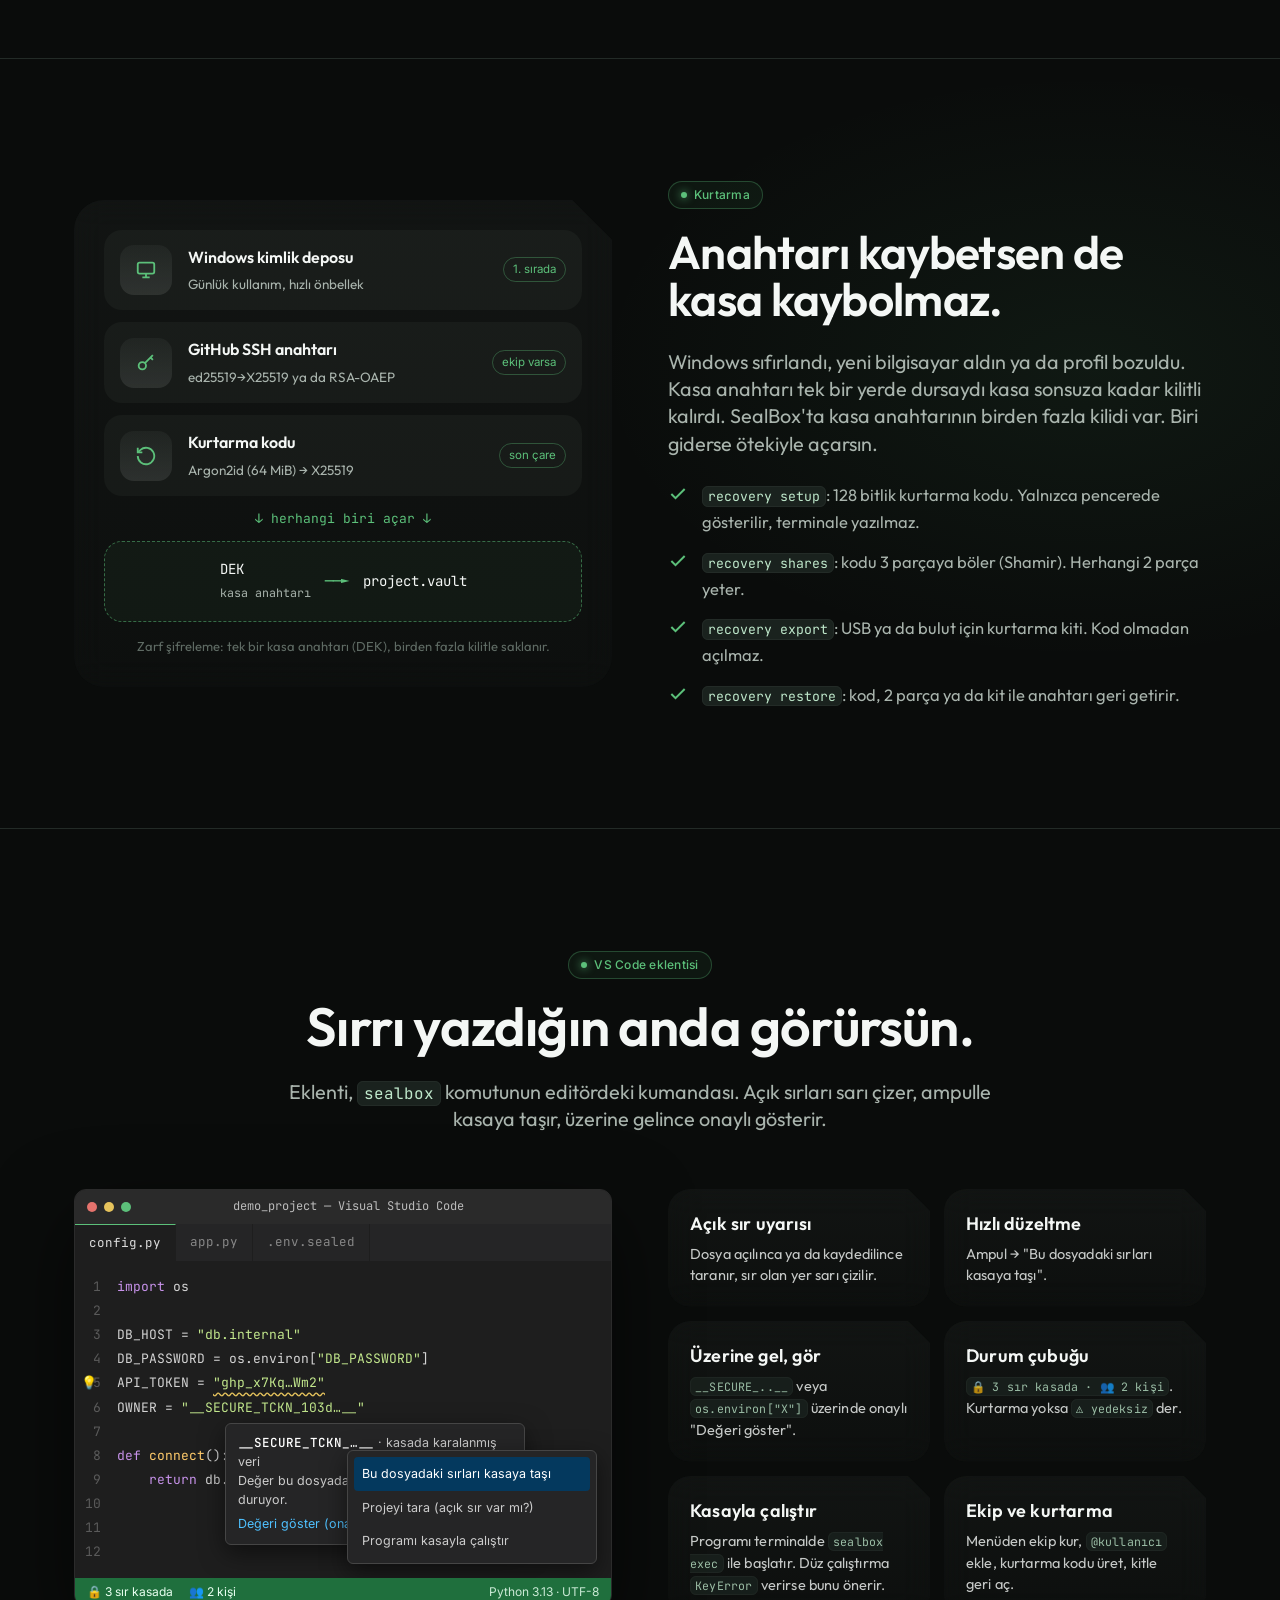
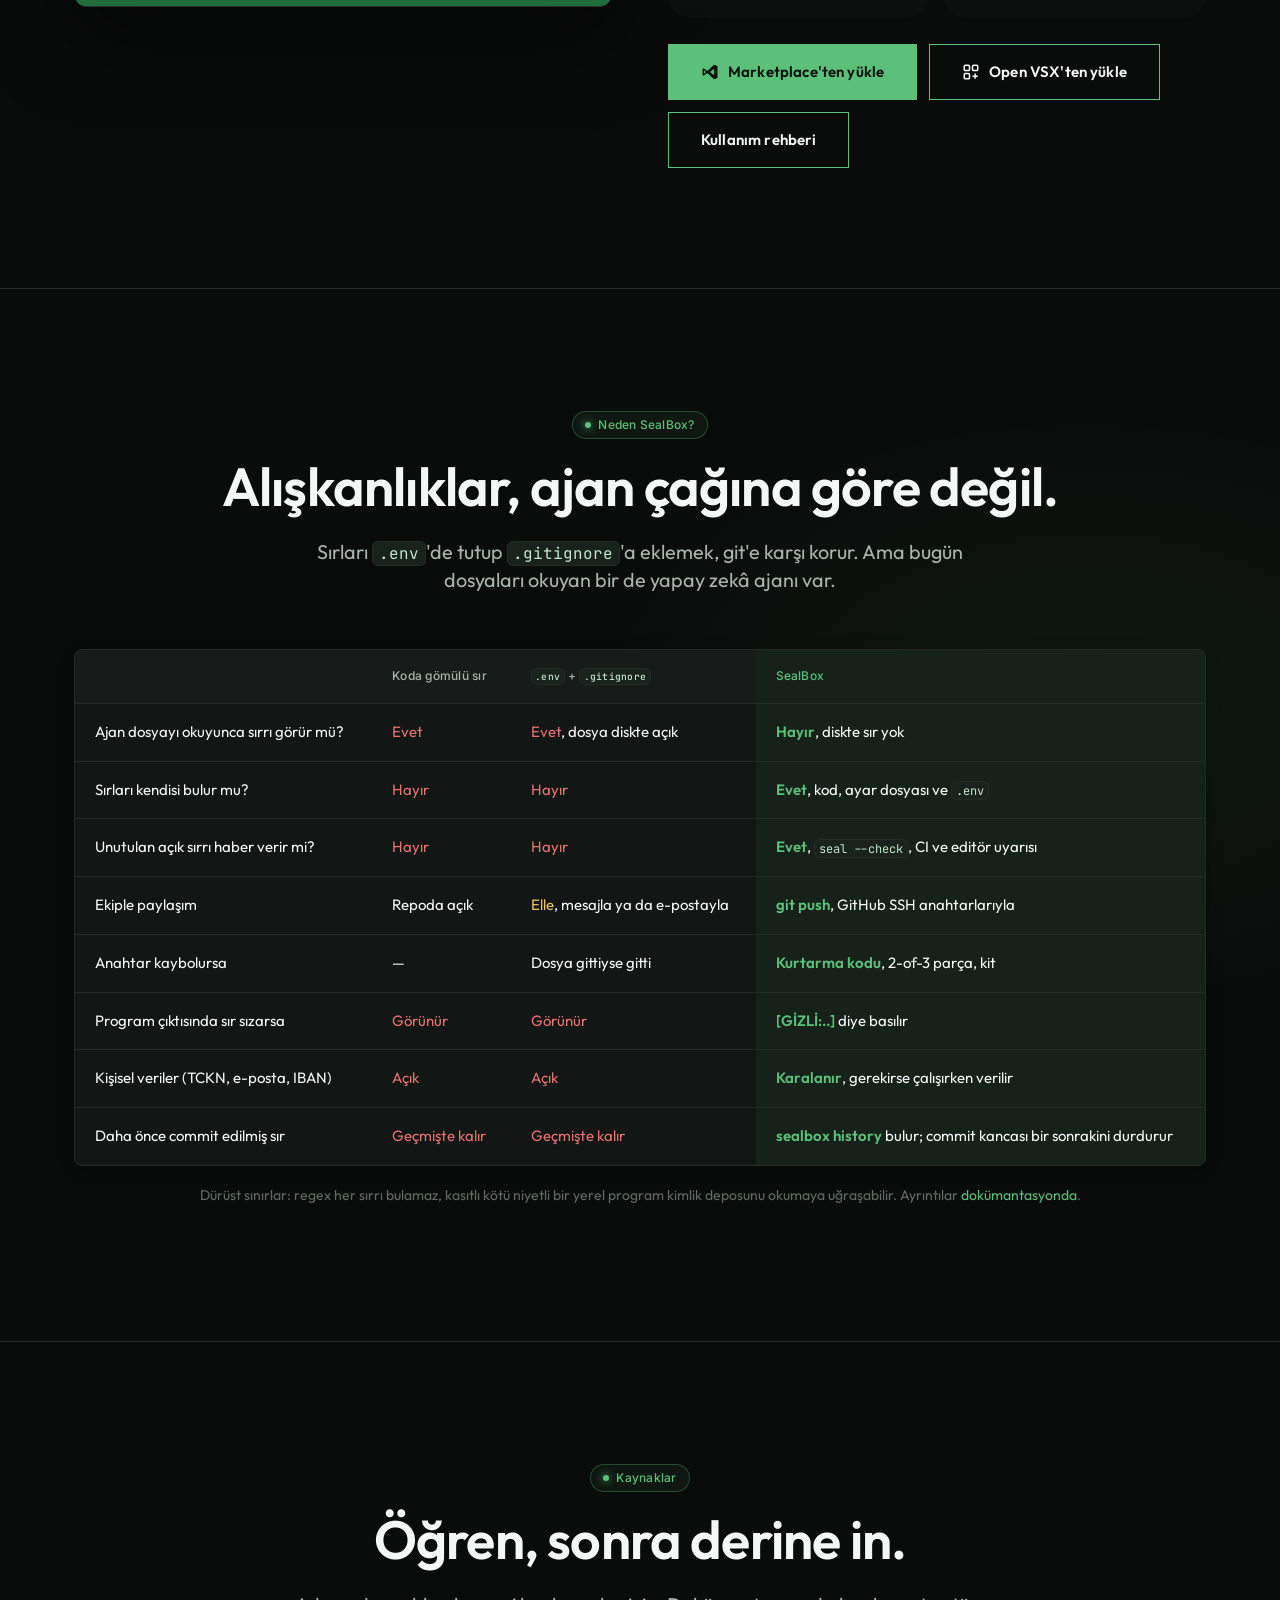
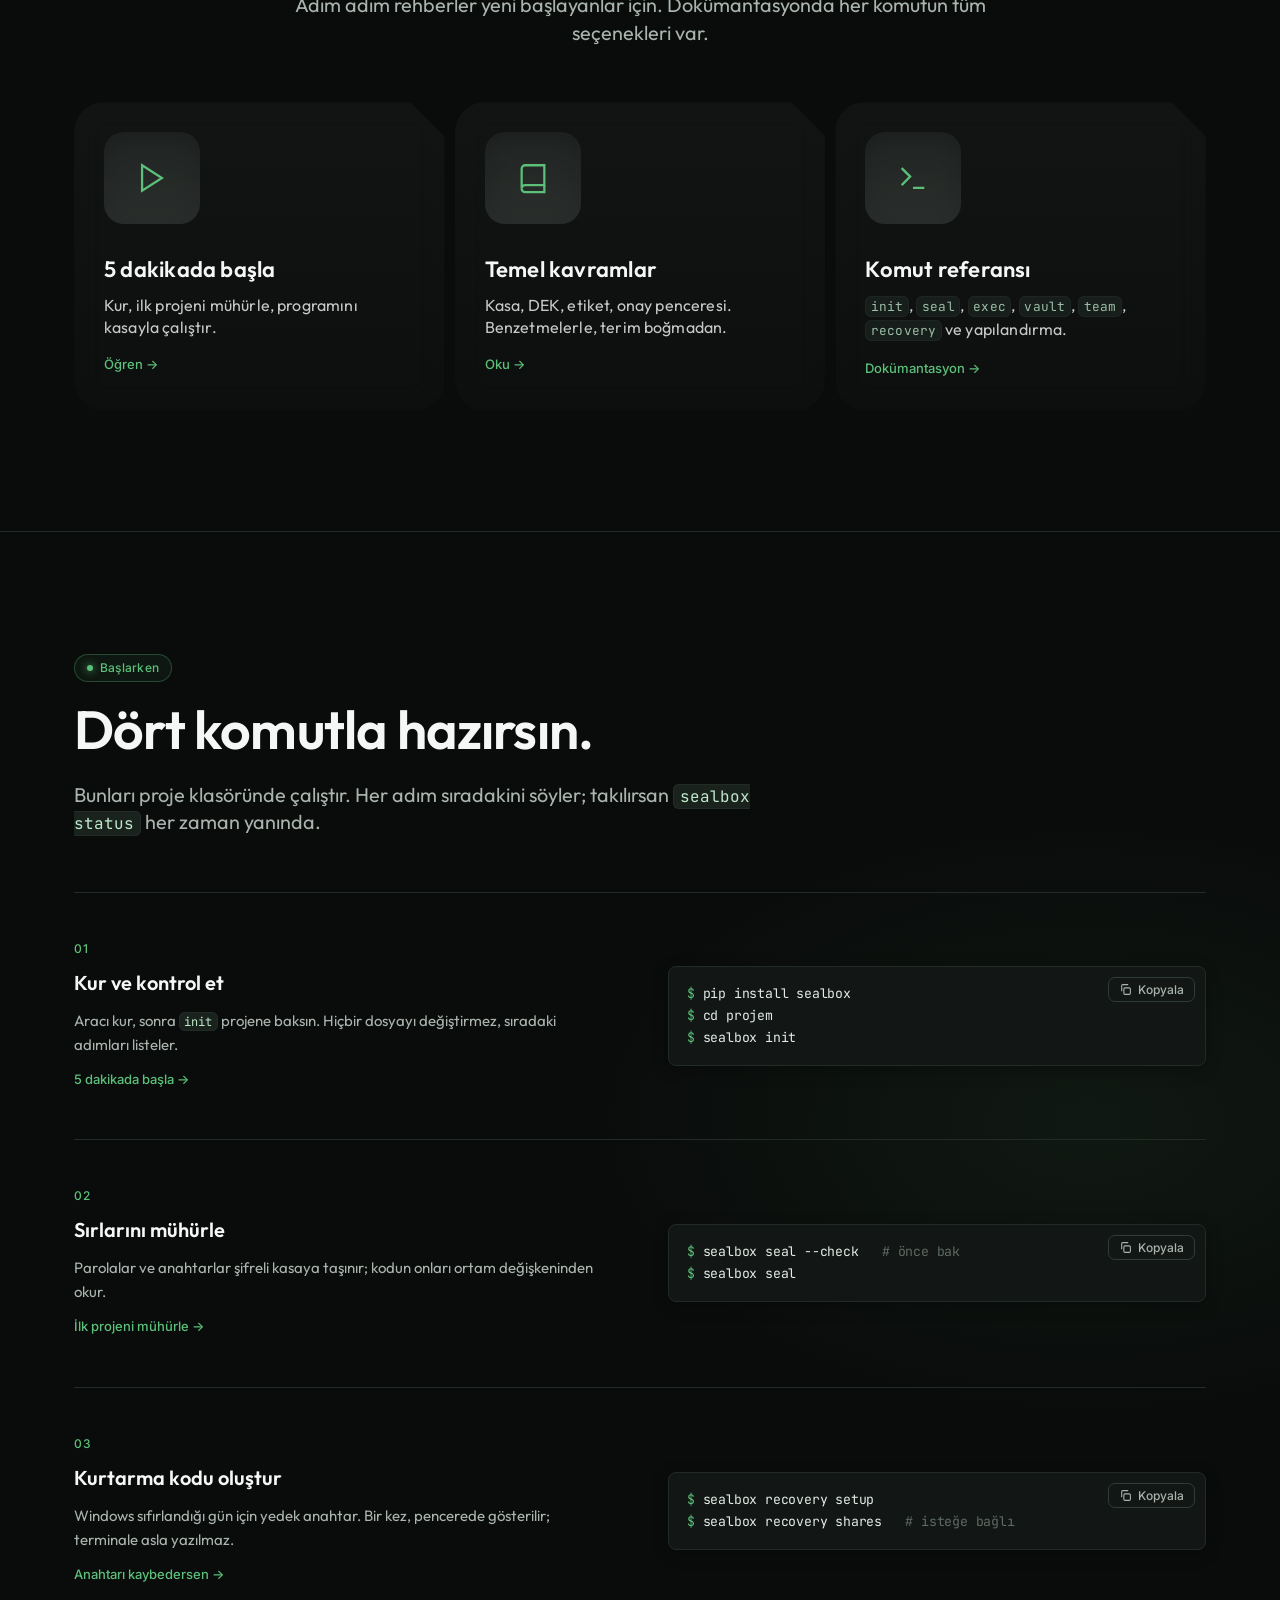
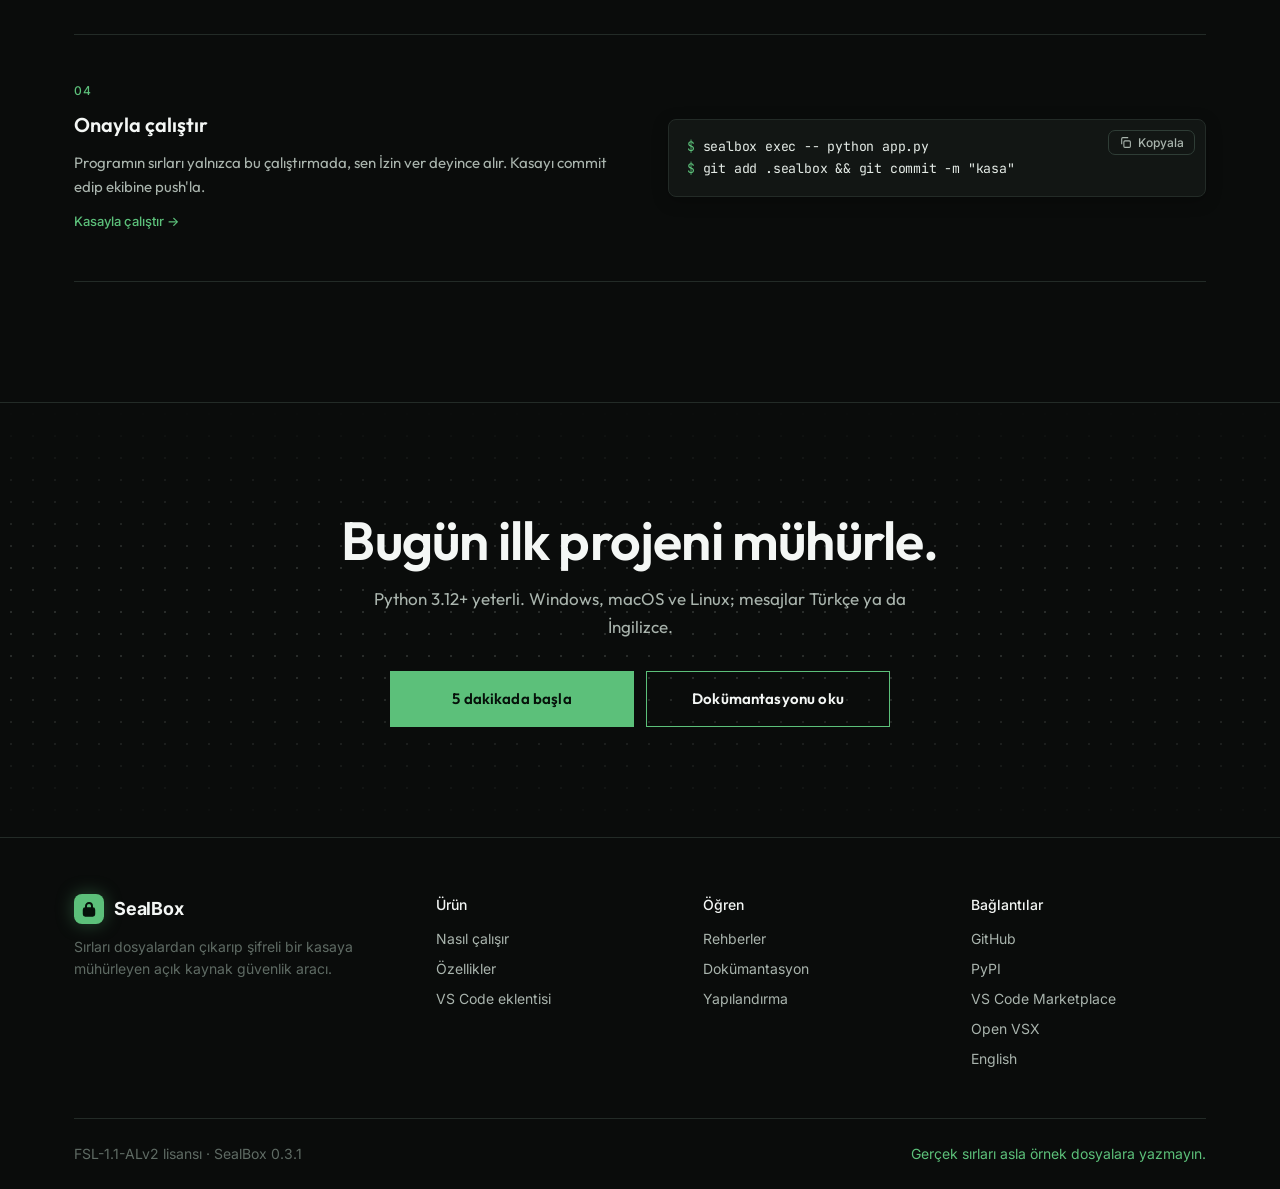
==== commit b728bdea: "Analytics" ====
--- a/tr/index.html
+++ b/tr/index.html
@@ -47,7 +47,7 @@
   <div class="wrap">
     <div class="hero-content">
       <span class="eyebrow"><span class="dot"></span>v0.3.1 · Python · JS/TS · Java</span>
-      <h1 class="wordmark"><span class="g">SealBox</span></h1>
+      <h1 class="sr-only">SealBox</h1>
       <p class="lead">
         SealBox, projendeki parolaları, API anahtarlarını ve kişisel verileri bulur,
         dosyalardan çıkarıp şifreli bir kasaya kilitler. Claude Code, Copilot ya da Cursor
@@ -737,5 +737,6 @@
 </footer>
 
 <script src="../assets/main.js"></script>
+<script defer src="/_vercel/insights/script.js"></script>
 </body>
 </html>
--- a/assets/style.css
+++ b/assets/style.css
@@ -710,10 +710,5 @@
 footer.site .wrap:has(> .bottom:only-child) { display: block; }
 @media (max-width: 720px) { .nf-links { display: none; } }
 
-/* Hero: tek kelimelik büyük logo yazısı, hero metin sütununu tam doldurur */
-.hero h1.wordmark {
-  font-size: clamp(72px, 11.2vw, 156px); line-height: 0.92; letter-spacing: -0.045em;
-  margin: 0 0 22px -0.04em; white-space: nowrap;
-  text-shadow: 0 0 60px rgba(92,192,122,0.25), 0 2px 24px rgba(0,0,0,0.7);
-}
-@media (max-width: 720px) { .hero h1.wordmark { font-size: clamp(56px, 19vw, 96px); } }
+/* Ekranda görünmez; ekran okuyucular ve arama motorları için sayfa başlığı */
+.sr-only { position: absolute; width: 1px; height: 1px; padding: 0; margin: -1px; overflow: hidden; clip: rect(0 0 0 0); white-space: nowrap; border: 0; }
